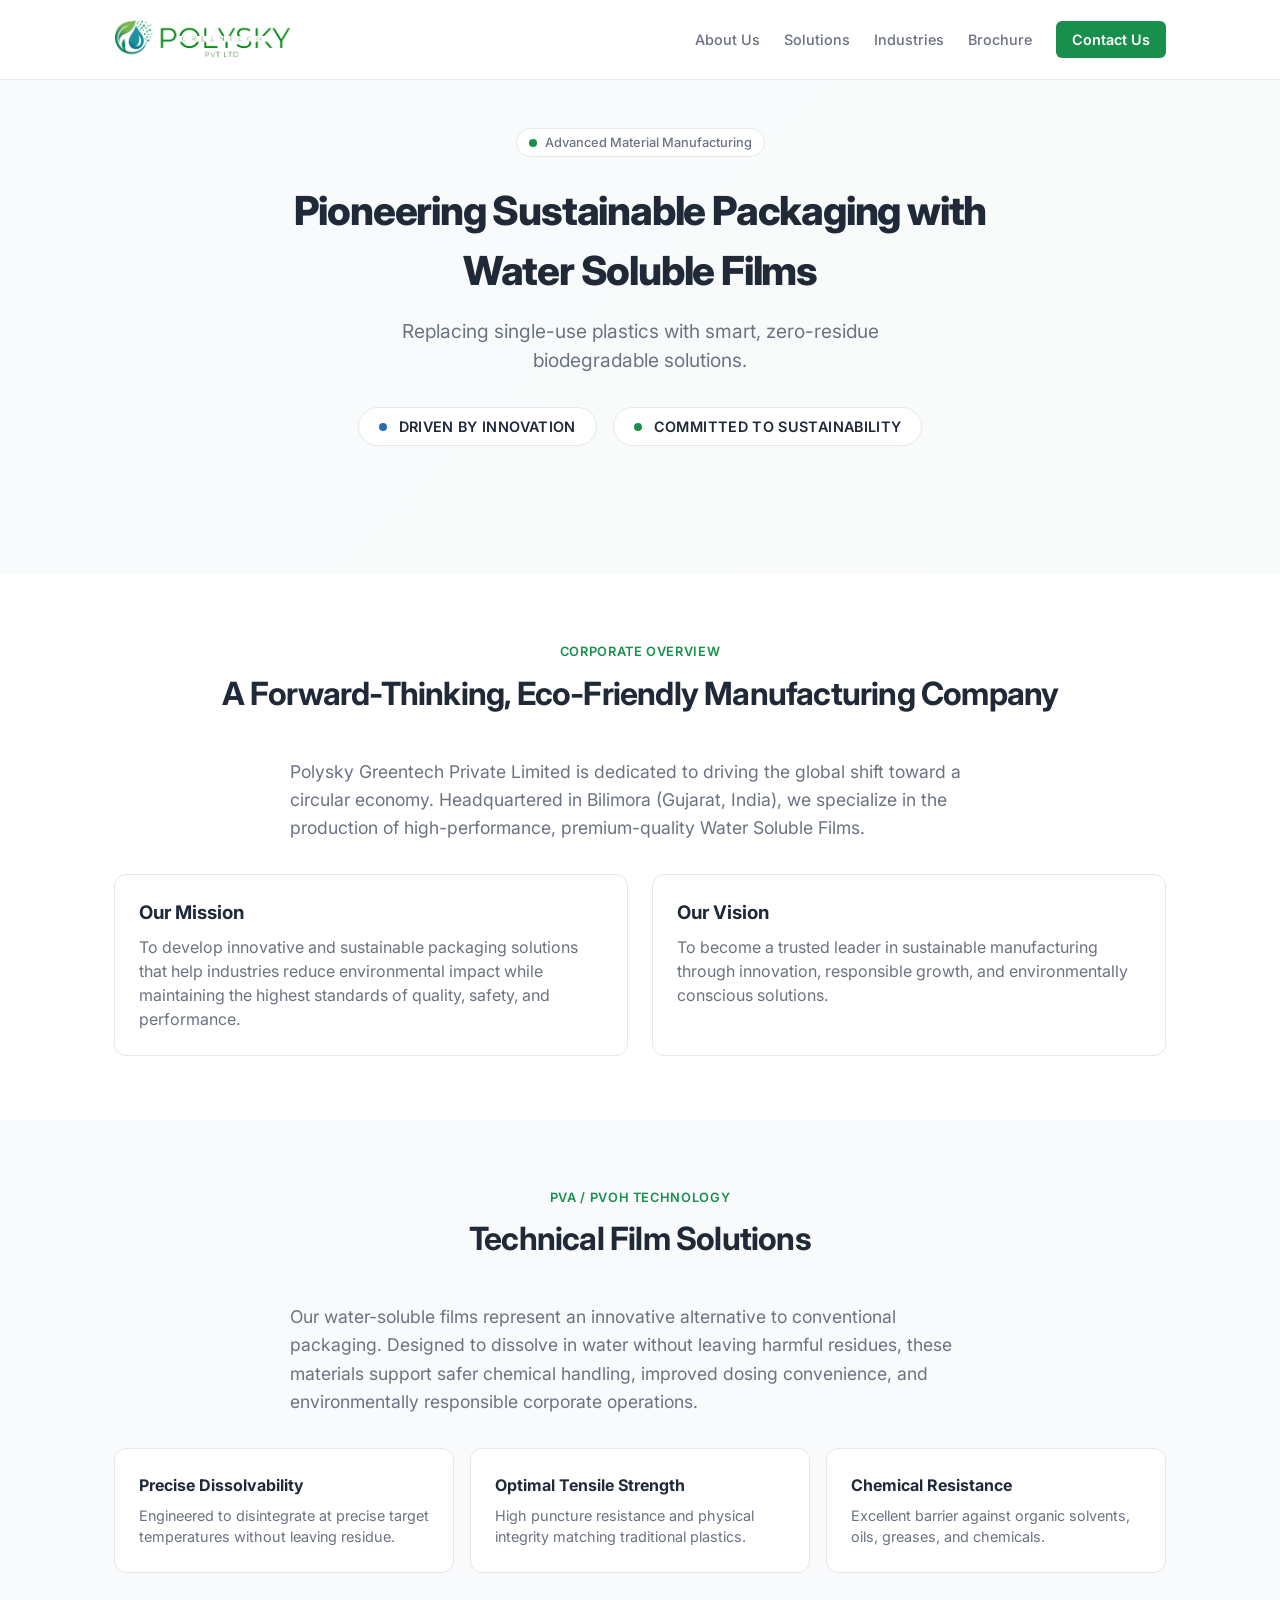
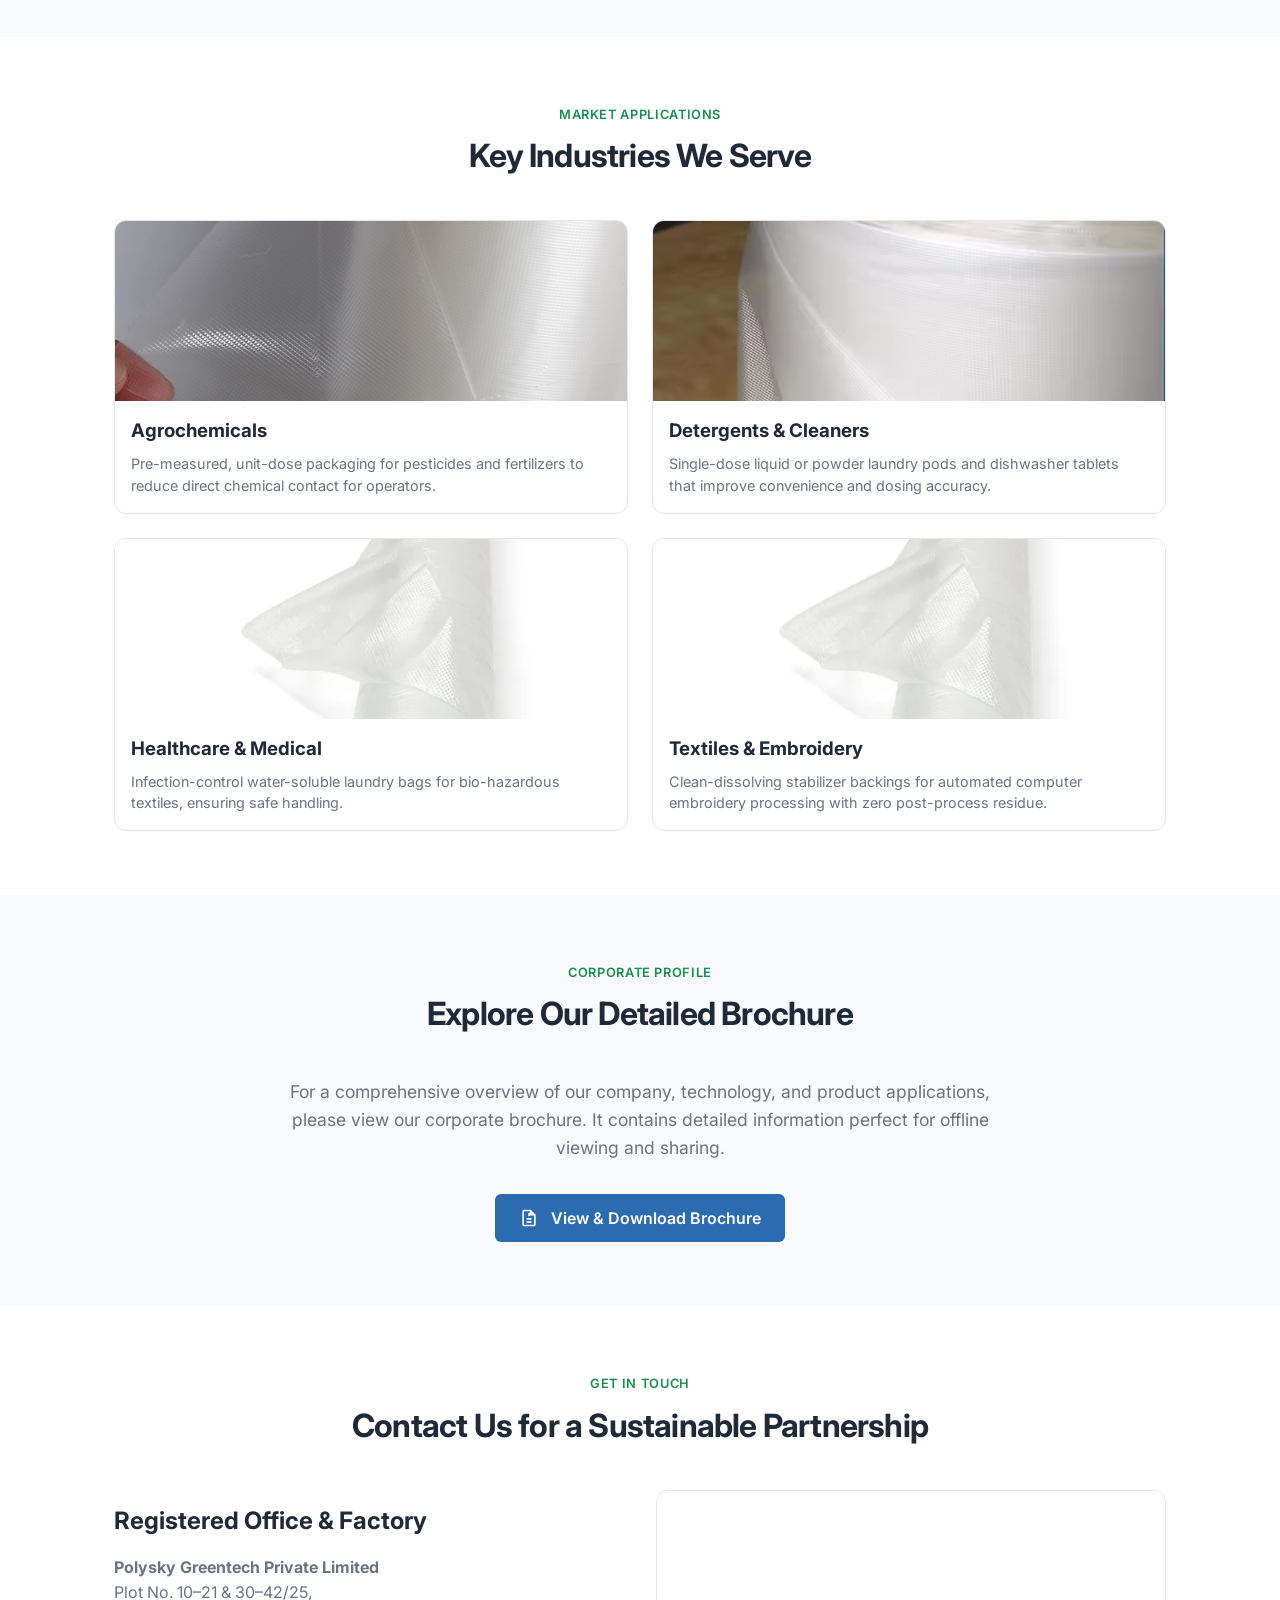
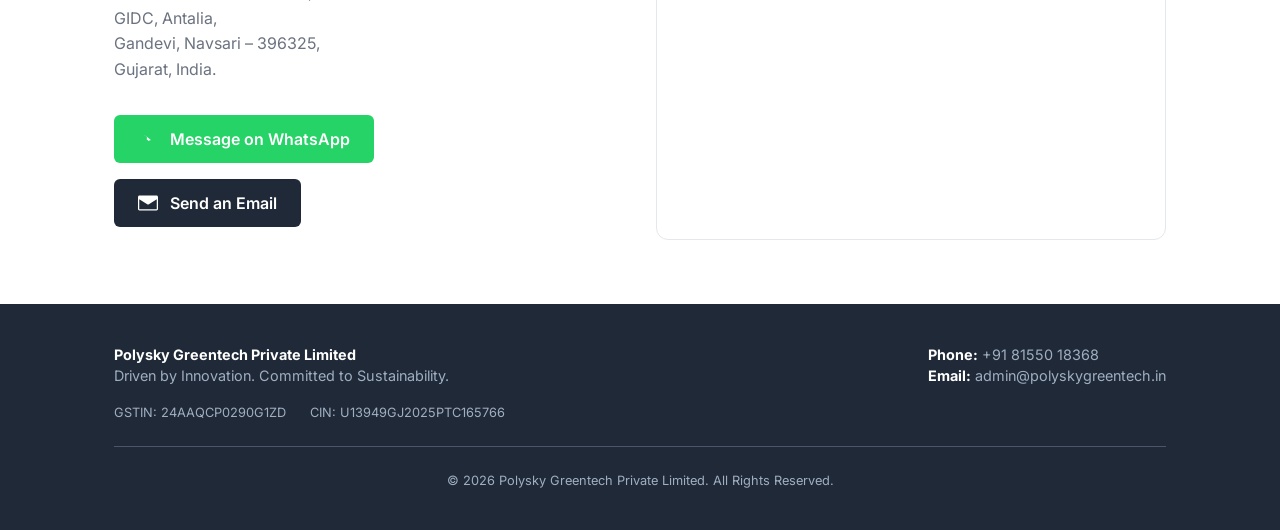
==== index.html @ e041da2c "index: fix initial text (1)" ====
<!DOCTYPE html>
<html lang="en">
<head>
    <meta charset="UTF-8">
    <meta name="viewport" content="width=device-width, initial-scale=1.0">
    <title>Polysky Greentech Private Limited - Advanced Material Manufacturing</title>
    <meta name="description" content="Polysky Greentech specializes in high-performance, premium-quality Water Soluble Films, driving the global shift toward a circular economy with eco-friendly packaging solutions.">
    
    <!-- Google Fonts Inter -->
    <link rel="preconnect" href="https://fonts.googleapis.com">
    <link rel="preconnect" href="https://fonts.gstatic.com" crossorigin>
    <link href="https://fonts.googleapis.com/css2?family=Inter:wght@300;400;500;600;700;800&display=swap" rel="stylesheet">
    
    <!-- Website Stylesheet -->
    <link rel="stylesheet" href="style.css">
</head>
<body>

    <!-- 1. Header / Navigation -->
    <header class="main-header">
        <div class="container">
            <a href="#" class="logo-link">
                <img src="assets/logo.png" alt="Polysky Greentech Logo" class="logo-img">
            </a>
            <nav class="main-nav">
                <a href="#about" class="nav-link">About Us</a>
                <a href="#solutions" class="nav-link">Solutions</a>
                <a href="#industries" class="nav-link">Industries</a>
                <a href="#brochure" class="nav-link">Brochure</a>
                <a href="#contact" class="nav-link contact-btn">Contact Us</a>
            </nav>
        </div>
    </header>

    <main>
        <!-- 2. Hero Section -->
        <section id="hero" class="hero-section">
            <div class="container text-center">
                <div class="hero-badge">
                    <span class="dot bg-brand-green"></span>
                    Advanced Material Manufacturing
                </div>
                <h1 class="hero-title">Pioneering Sustainable Packaging with Water Soluble Films</h1>
                <p class="hero-subtitle">
                    Replacing single-use plastics with smart, zero-residue biodegradable solutions.
                </p>
                <div class="hero-taglines">
                    <div class="tagline">
                        <span class="dot bg-brand-blue"></span>
                        Driven by Innovation
                    </div>
                    <div class="tagline">
                        <span class="dot bg-brand-green"></span>
                        Committed to Sustainability
                    </div>
                </div>
            </div>
        </section>

        <!-- 3. About Us Section -->
        <section id="about" class="content-section">
            <div class="container">
                <div class="section-header">
                    <span class="section-tag">Corporate Overview</span>
                    <h2 class="section-title">A Forward-Thinking, Eco-Friendly Manufacturing Company</h2>
                </div>
                <p class="section-intro">
                    Polysky Greentech Private Limited is dedicated to driving the global shift toward a circular economy. Headquartered in Bilimora (Gujarat, India), we specialize in the production of high-performance, premium-quality Water Soluble Films.
                </p>
                <div class="grid-2-col">
                    <div class="feature-card">
                        <h3 class="feature-title">Our Mission</h3>
                        <p>To develop innovative and sustainable packaging solutions that help industries reduce environmental impact while maintaining the highest standards of quality, safety, and performance.</p>
                    </div>
                    <div class="feature-card">
                        <h3 class="feature-title">Our Vision</h3>
                        <p>To become a trusted leader in sustainable manufacturing through innovation, responsible growth, and environmentally conscious solutions.</p>
                    </div>
                </div>
            </div>
        </section>

        <!-- 4. Solutions Section -->
        <section id="solutions" class="content-section bg-light">
            <div class="container">
                <div class="section-header">
                    <span class="section-tag">PVA / PVOH Technology</span>
                    <h2 class="section-title">Technical Film Solutions</h2>
                </div>
                <p class="section-intro">
                    Our water-soluble films represent an innovative alternative to conventional packaging. Designed to dissolve in water without leaving harmful residues, these materials support safer chemical handling, improved dosing convenience, and environmentally responsible corporate operations.
                </p>
                <div class="grid-3-col">
                    <div class="info-card">
                        <h4>Precise Dissolvability</h4>
                        <p>Engineered to disintegrate at precise target temperatures without leaving residue.</p>
                    </div>
                    <div class="info-card">
                        <h4>Optimal Tensile Strength</h4>
                        <p>High puncture resistance and physical integrity matching traditional plastics.</p>
                    </div>
                    <div class="info-card">
                        <h4>Chemical Resistance</h4>
                        <p>Excellent barrier against organic solvents, oils, greases, and chemicals.</p>
                    </div>
                </div>
            </div>
        </section>

        <!-- 5. Industries Section -->
        <section id="industries" class="content-section">
            <div class="container">
                <div class="section-header">
                    <span class="section-tag">Market Applications</span>
                    <h2 class="section-title">Key Industries We Serve</h2>
                </div>
                <div class="grid-2-col">
                    <div class="industry-card">
                        <img src="assets/V2/img1.jpeg" alt="Agrochemicals application">
                        <h3>Agrochemicals</h3>
                        <p>Pre-measured, unit-dose packaging for pesticides and fertilizers to reduce direct chemical contact for operators.</p>
                    </div>
                    <div class="industry-card">
                        <img src="assets/V2/img2.avif" alt="Detergents and Cleaners application">
                        <h3>Detergents & Cleaners</h3>
                        <p>Single-dose liquid or powder laundry pods and dishwasher tablets that improve convenience and dosing accuracy.</p>
                    </div>
                    <div class="industry-card">
                        <img src="assets/V2/img3.webp" alt="Healthcare application">
                        <h3>Healthcare & Medical</h3>
                        <p>Infection-control water-soluble laundry bags for bio-hazardous textiles, ensuring safe handling.</p>
                    </div>
                    <div class="industry-card">
                        <img src="assets/V2/img3.webp" alt="Textiles and Embroidery application">
                        <h3>Textiles & Embroidery</h3>
                        <p>Clean-dissolving stabilizer backings for automated computer embroidery processing with zero post-process residue.</p>
                    </div>
                </div>
            </div>
        </section>

        <!-- 6. Brochure Section -->
        <section id="brochure" class="content-section bg-light">
            <div class="container text-center">
                <div class="section-header">
                    <span class="section-tag">Corporate Profile</span>
                    <h2 class="section-title">Explore Our Detailed Brochure</h2>
                </div>
                <p class="section-intro">
                    For a comprehensive overview of our company, technology, and product applications, please view our corporate brochure. It contains detailed information perfect for offline viewing and sharing.
                </p>
                <a href="wow.html" target="_blank" class="btn btn-brochure">
                    <svg xmlns="http://www.w3.org/2000/svg" viewBox="0 0 24 24" fill="currentColor"><path d="M14 2H6a2 2 0 0 0-2 2v16a2 2 0 0 0 2 2h12a2 2 0 0 0 2-2V8l-6-6zM6 20V4h7v5h5v11H6z m7-10h-2V6h2v4z m-4 4h6v-2H9v2z m0 4h6v-2H9v2z"/></svg>
                    View & Download Brochure
                </a>
            </div>
        </section>

        <!-- 7. Contact Section -->
        <section id="contact" class="content-section">
            <div class="container">
                <div class="section-header">
                    <span class="section-tag">Get In Touch</span>
                    <h2 class="section-title">Contact Us for a Sustainable Partnership</h2>
                </div>
                <div class="contact-grid">
                    <div class="contact-details">
                        <h3>Registered Office & Factory</h3>
                        <p>
                            <strong>Polysky Greentech Private Limited</strong><br>
                            Plot No. 10–21 & 30–42/25,<br>
                            GIDC, Antalia,<br>
                            Gandevi, Navsari – 396325,<br>
                            Gujarat, India.
                        </p>
                        <div class="contact-buttons">
                            <a href="https://wa.me/918155018368" target="_blank" class="btn btn-whatsapp">
                                <svg xmlns="http://www.w3.org/2000/svg" viewBox="0 0 24 24" fill="currentColor"><path d="M16.6 14c-.2-.1-1.5-.7-1.7-.8-.2-.1-.4-.1-.6.1-.2.2-.6.7-.8.9-.1.1-.3.1-.5.1-.2 0-.9-.3-1.6-1-.6-.5-1-1.1-1.1-1.3-.1-.2 0-.3.1-.4.1-.1.2-.2.3-.3.1-.1.2-.2.2-.4.1-.1 0-.3-.1-.4-.1-.1-.8-1.9-2.2-2.6-3-.1-.1-.1-.2-.3-.2h-.3c-.2 0-.4.1-.5.3-.2.2-.7.7-.7 1.6 0 1 .7 1.9 1.2 2.4.5.5 1.7 2.5 4.1 3.6 2.4 1.1 2.4.8 2.8.7.4-.1 1.2-.5 1.4-.9.2-.5.2-.9.1-1zM12 2a10 10 0 100 20 10 10 0 000-20z"/></svg>
                                Message on WhatsApp
                            </a>
                            <a href="mailto:sales@polyskygreentech.in" class="btn btn-email">
                                <svg xmlns="http://www.w3.org/2000/svg" viewBox="0 0 24 24" fill="currentColor"><path d="M1.75 3h20.5c.97 0 1.75.78 1.75 1.75v14.5A1.75 1.75 0 0122.25 21H1.75A1.75 1.75 0 010 19.25V4.75C0 3.78.78 3 1.75 3zM12 12.81L2.56 6.25h18.88L12 12.81zM1.5 7.43V19.25c0 .14.11.25.25.25h20.5a.25.25 0 00.25-.25V7.43l-9.41 6.02c-.6.38-1.38.38-1.98 0L1.5 7.43z"/></svg>
                                Send an Email
                            </a>
                        </div>
                    </div>
                    <div class="map-container">
                        <iframe src="https://www.google.com/maps/embed?pb=!1m18!1m12!1m3!1d3730.62470419742!2d72.9957886758364!3d20.766000096750435!2m3!1f0!2f0!3f0!3m2!1i1024!2i768!4f13.1!3m3!1m2!1s0x3be0edbec0f02fed%3A0x280be7ccaa6b5d0f!2sPolysky%20Greentech%20Private%20Limited!5e0!3m2!1sen!2sin!4v1787209078600!5m2!1sen!2sin" width="600" height="450" style="border:0;" allowfullscreen="" loading="lazy" referrerpolicy="strict-origin-when-cross-origin"></iframe>                    </div>
                </div>
            </div>
        </section>
    </main>

    <!-- 8. Footer -->
    <footer class="main-footer-bottom">
        <div class="container">
            <div class="footer-content">
                <div class="footer-info">
                    <p><strong>Polysky Greentech Private Limited</strong></p>
                    <p>Driven by Innovation. Committed to Sustainability.</p>
                    <div class="footer-legal">
                        <span>GSTIN: 24AAQCP0290G1ZD</span>
                        <span>CIN: U13949GJ2025PTC165766</span>
                    </div>
                </div>
                <div class="footer-contact">
                    <p><strong>Phone:</strong> +91 81550 18368</p>
                    <p><strong>Email:</strong> admin@polyskygreentech.in</p>
                </div>
            </div>
            <div class="footer-copyright">
                <p>&copy; 2026 Polysky Greentech Private Limited. All Rights Reserved.</p>
            </div>
        </div>
    </footer>

</body>
</html>
---- style.css ----
/* 1. Global Styles & Variables */
:root {
    --brand-green: #198F4D;
    --brand-blue: #2B6CB0;
    --brand-dark: #1F2937;
    --text-light: #6b7280;
    --bg-light: #f9fafb;
    --border-color: #e5e7eb;
}

*, ::before, ::after {
    box-sizing: border-box;
    margin: 0;
    padding: 0;
}

html {
    line-height: 1.5;
    -webkit-text-size-adjust: 100%;
    font-family: 'Inter', sans-serif;
    scroll-behavior: smooth;
    scroll-padding-top: 80px; /* Offset for fixed header */
}

body {
    line-height: inherit;
    -webkit-font-smoothing: antialiased;
    color: var(--brand-dark);
    background-color: #ffffff;
}

img, svg {
    display: block;
    max-width: 100%;
}

/* 2. Layout & Reusable Components */
.container {
    width: 100%;
    max-width: 1100px;
    margin-left: auto;
    margin-right: auto;
    padding-left: 1.5rem;
    padding-right: 1.5rem;
}

.text-center {
    text-align: center;
}

.dot {
    display: inline-block;
    width: 0.5rem;
    height: 0.5rem;
    border-radius: 9999px;
}
.bg-brand-green { background-color: var(--brand-green); }
.bg-brand-blue { background-color: var(--brand-blue); }

.grid-2-col {
    display: grid;
    grid-template-columns: repeat(1, 1fr);
    gap: 1.5rem;
}

.grid-3-col {
    display: grid;
    grid-template-columns: repeat(1, 1fr);
    gap: 1rem;
}

@media (min-width: 768px) {
    .grid-2-col { grid-template-columns: repeat(2, 1fr); }
    .grid-3-col { grid-template-columns: repeat(3, 1fr); }
}

/* 3. Header */
.main-header {
    position: fixed;
    top: 0;
    left: 0;
    right: 0;
    background-color: rgba(255, 255, 255, 0.95);
    backdrop-filter: blur(10px);
    border-bottom: 1px solid var(--border-color);
    z-index: 1000;
    height: 80px;
}
.main-header .container {
    display: flex;
    align-items: center;
    justify-content: space-between;
    height: 100%;
}
.logo-link { display: block; }
.logo-img { height: 40px; }
.main-nav { display: flex; align-items: center; gap: 1.5rem; }
.nav-link {
    text-decoration: none;
    font-size: 0.9rem;
    font-weight: 500;
    color: var(--text-light);
    transition: color 0.2s ease;
}
.nav-link:hover { color: var(--brand-dark); }
.contact-btn {
    background-color: var(--brand-green);
    color: #fff;
    padding: 0.5rem 1rem;
    border-radius: 6px;
    font-weight: 600;
    transition: background-color 0.2s ease;
}
.contact-btn:hover { background-color: #14753f; }

/* 4. Sections */
.content-section {
    padding: 4rem 0;
}
.bg-light { background-color: var(--bg-light); }
.section-header { text-align: center; margin-bottom: 2.5rem; }
.section-tag {
    display: inline-block;
    font-size: 0.8rem;
    font-weight: 600;
    text-transform: uppercase;
    letter-spacing: 0.05em;
    color: var(--brand-green);
    margin-bottom: 0.5rem;
}
.section-title {
    font-size: 2rem;
    font-weight: 700;
    letter-spacing: -0.025em;
}
.section-intro {
    max-width: 700px;
    margin: 0 auto 2rem auto;
    color: var(--text-light);
    font-size: 1.1rem;
    line-height: 1.6;
}

/* Hero Section */
.hero-section {
    padding: 8rem 0;
    background: linear-gradient(135deg, rgba(43, 108, 176, 0.03) 0%, rgba(25, 143, 77, 0.03) 100%);
    text-align: center;
}
.hero-badge {
    display: inline-flex;
    align-items: center;
    gap: 0.5rem;
    background-color: #fff;
    border: 1px solid var(--border-color);
    padding: 0.25rem 0.75rem;
    border-radius: 9999px;
    font-size: 0.8rem;
    font-weight: 500;
    color: var(--text-light);
    margin-bottom: 1.5rem;
}
.hero-title {
    font-size: 2.5rem;
    font-weight: 800;
    max-width: 750px;
    margin: 0 auto 1rem auto;
    letter-spacing: -0.03em;
}
.hero-subtitle {
    font-size: 1.2rem;
    color: var(--text-light);
    max-width: 600px;
    margin: 0 auto 2rem auto;
}
.hero-taglines { display: flex; justify-content: center; gap: 1rem; }
.tagline {
    display: inline-flex;
    align-items: center;
    gap: 0.75rem;
    background-color: #fff;
    border: 1px solid var(--border-color);
    padding: 0.5rem 1.25rem;
    border-radius: 9999px;
    font-size: 0.9rem;
    font-weight: 600;
    text-transform: uppercase;
    letter-spacing: 0.025em;
}

/* Feature/Info Cards */
.feature-card, .info-card {
    background-color: #fff;
    border: 1px solid var(--border-color);
    padding: 1.5rem;
    border-radius: 0.75rem;
}
.feature-title { margin-bottom: 0.5rem; }
.feature-card p { color: var(--text-light); }
.info-card h4 { margin-bottom: 0.5rem; }
.info-card p { font-size: 0.9rem; color: var(--text-light); }

/* Industry Cards */
.industry-card {
    border: 1px solid var(--border-color);
    border-radius: 0.75rem;
    overflow: hidden;
    background-color: #fff;
}
.industry-card img {
    width: 100%;
    height: 180px;
    object-fit: cover;
}
.industry-card h3 { margin: 1rem 1rem 0.5rem; }
.industry-card p { font-size: 0.9rem; color: var(--text-light); padding: 0 1rem 1rem; }

/* Contact Section */
.contact-grid {
    display: grid;
    grid-template-columns: 1fr;
    gap: 2rem;
    align-items: center;
}
@media (min-width: 768px) { .contact-grid { grid-template-columns: 1fr 1fr; } }

.contact-details h3 { font-size: 1.5rem; margin-bottom: 1rem; }
.contact-details p { color: var(--text-light); line-height: 1.6; margin-bottom: 2rem; }
.contact-buttons { display: flex; flex-direction: column; gap: 1rem; align-items: flex-start; }
.btn {
    display: inline-flex;
    align-items: center;
    gap: 0.75rem;
    padding: 0.75rem 1.5rem;
    border-radius: 6px;
    text-decoration: none;
    font-weight: 600;
    transition: opacity 0.2s ease;
}
.btn:hover { opacity: 0.85; }
.btn svg { width: 1.25rem; height: 1.25rem; }
.btn-whatsapp { background-color: #25D366; color: #fff; }
.btn-email { background-color: var(--brand-dark); color: #fff; }
.btn-brochure { background-color: var(--brand-blue); color: #fff; }
.map-container {
    width: 100%;
    height: 350px;
    border-radius: 0.75rem;
    overflow: hidden;
    border: 1px solid var(--border-color);
}

/* Footer */
.main-footer-bottom {
    background-color: var(--brand-dark);
    color: #a0aec0;
    padding: 2.5rem 0;
    font-size: 0.9rem;
}
.footer-content {
    display: flex;
    justify-content: space-between;
    flex-wrap: wrap;
    gap: 1.5rem;
    padding-bottom: 1.5rem;
    border-bottom: 1px solid #4a5568;
}
.footer-info p, .footer-contact p { margin: 0; }
.footer-info strong, .footer-contact strong { color: #fff; }
.footer-legal { display: flex; gap: 1.5rem; margin-top: 1rem; font-size: 0.8rem; }
.footer-copyright { text-align: center; padding-top: 1.5rem; font-size: 0.8rem; }
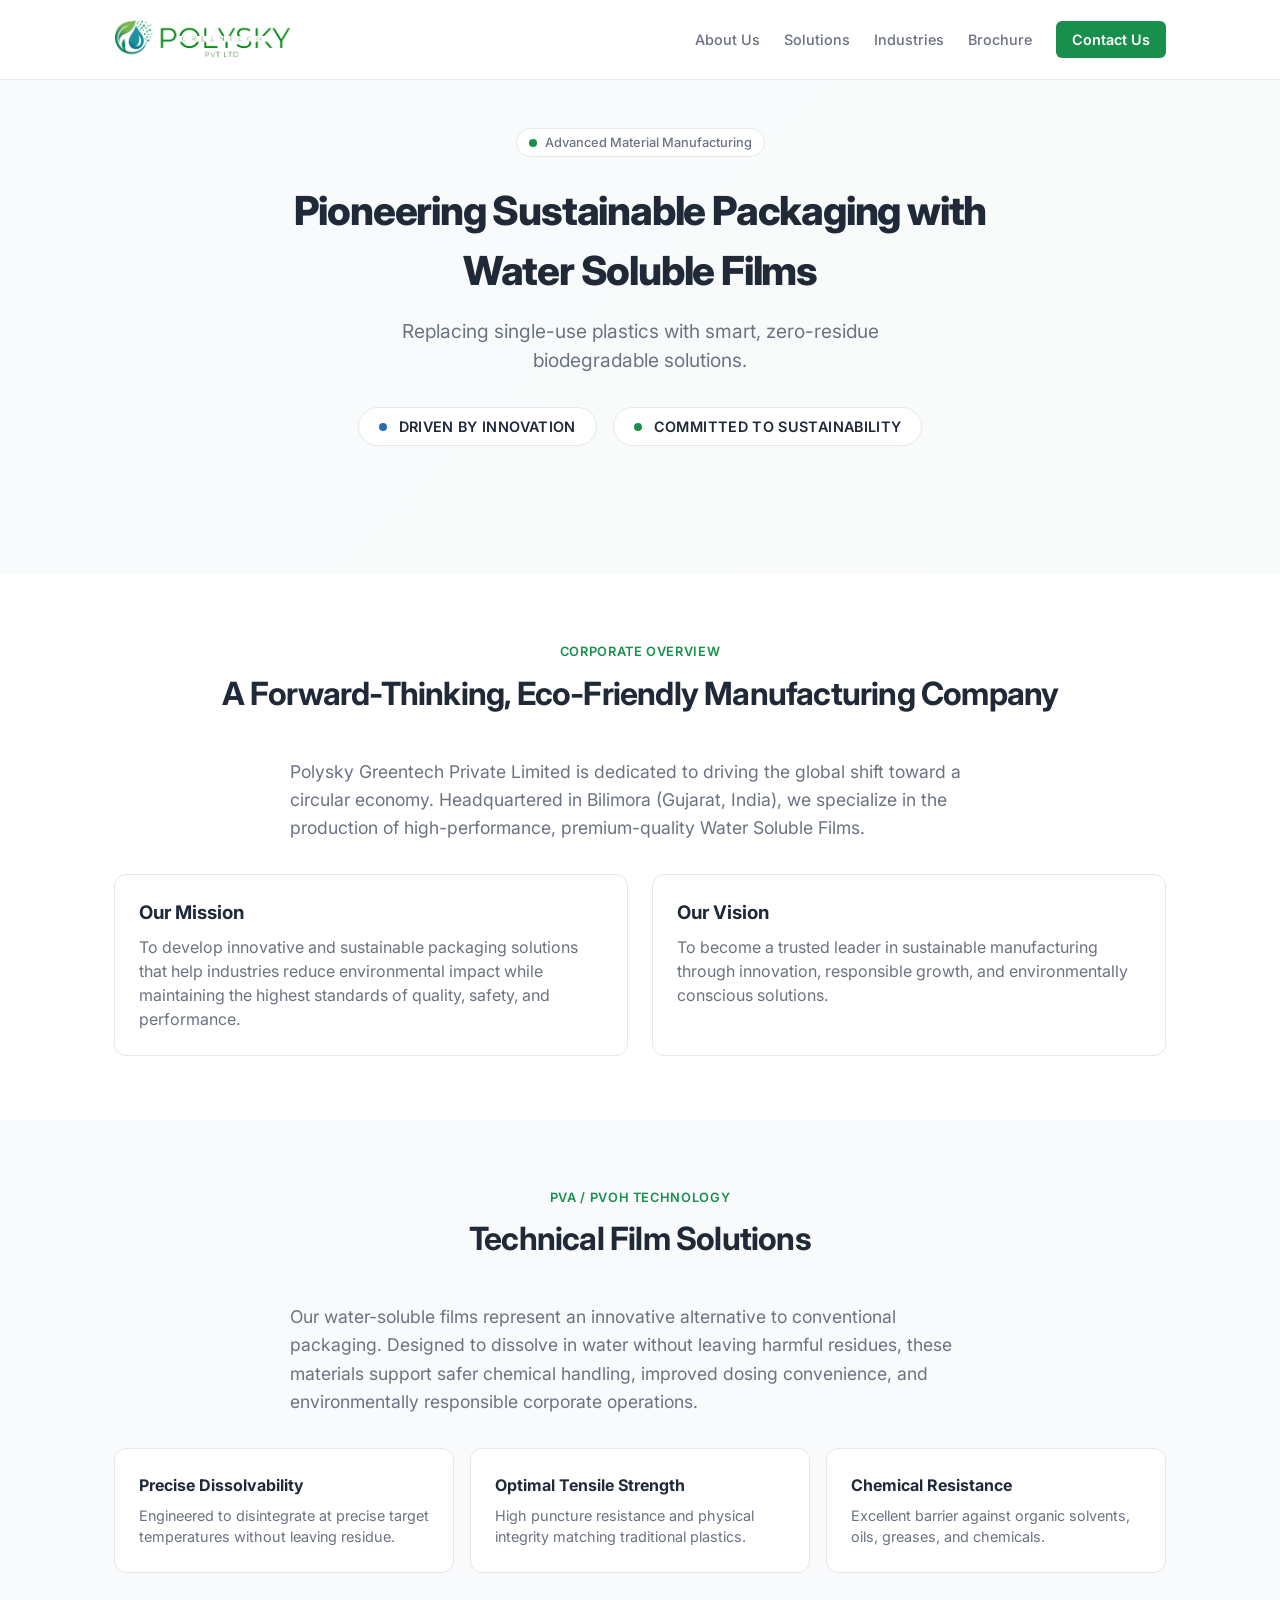
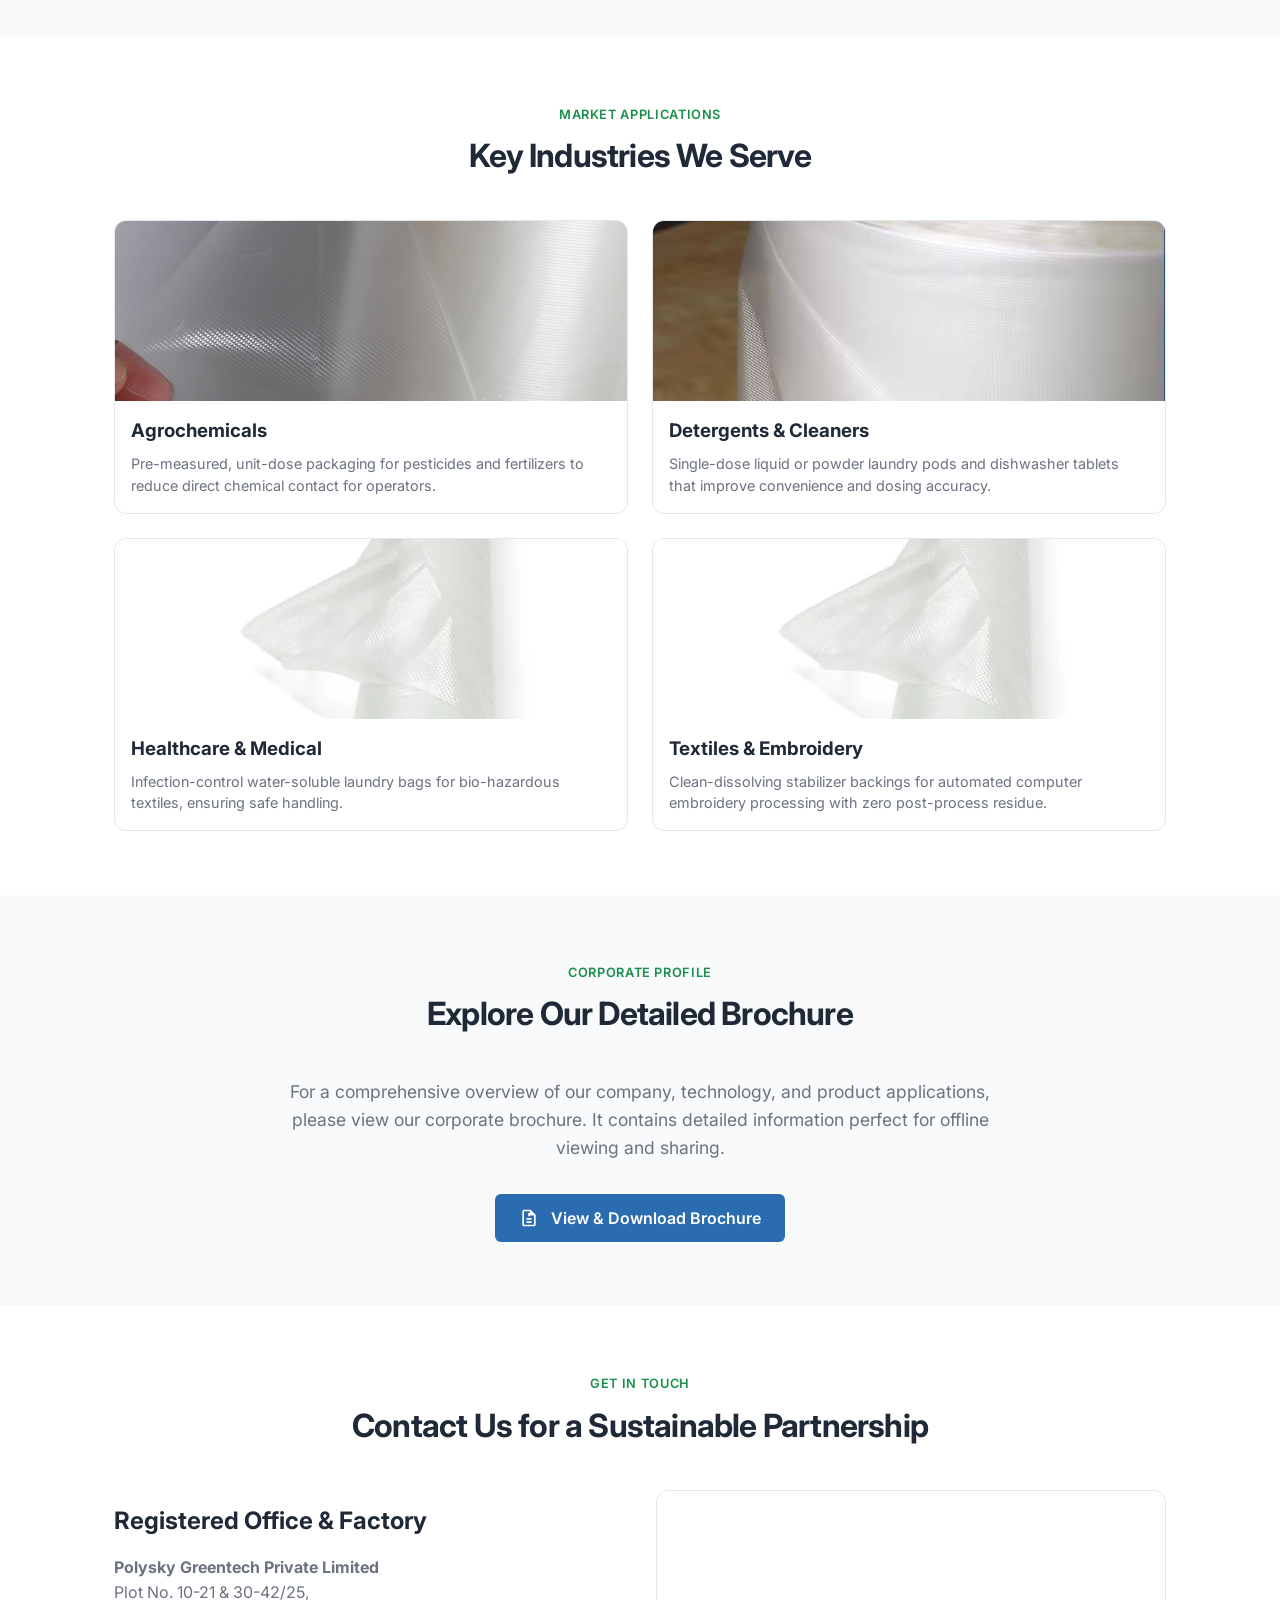
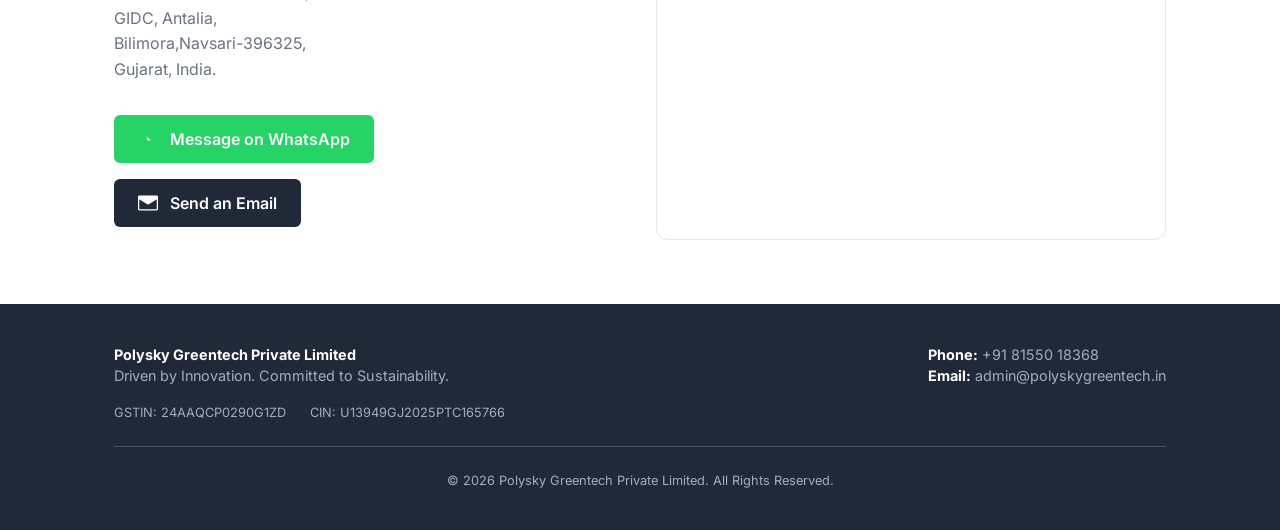
==== commit 846c5a8c: "index: fixup address(2)" ====
--- a/index.html
+++ b/index.html
@@ -168,9 +168,9 @@
                         <h3>Registered Office & Factory</h3>
                         <p>
                             <strong>Polysky Greentech Private Limited</strong><br>
-                            Plot No. 10–21 & 30–42/25,<br>
+                            Plot No. 10-21 & 30-42/25,<br>
                             GIDC, Antalia,<br>
-                            Gandevi, Navsari – 396325,<br>
+                            Bilimora,Navsari-396325,<br>
                             Gujarat, India.
                         </p>
                         <div class="contact-buttons">
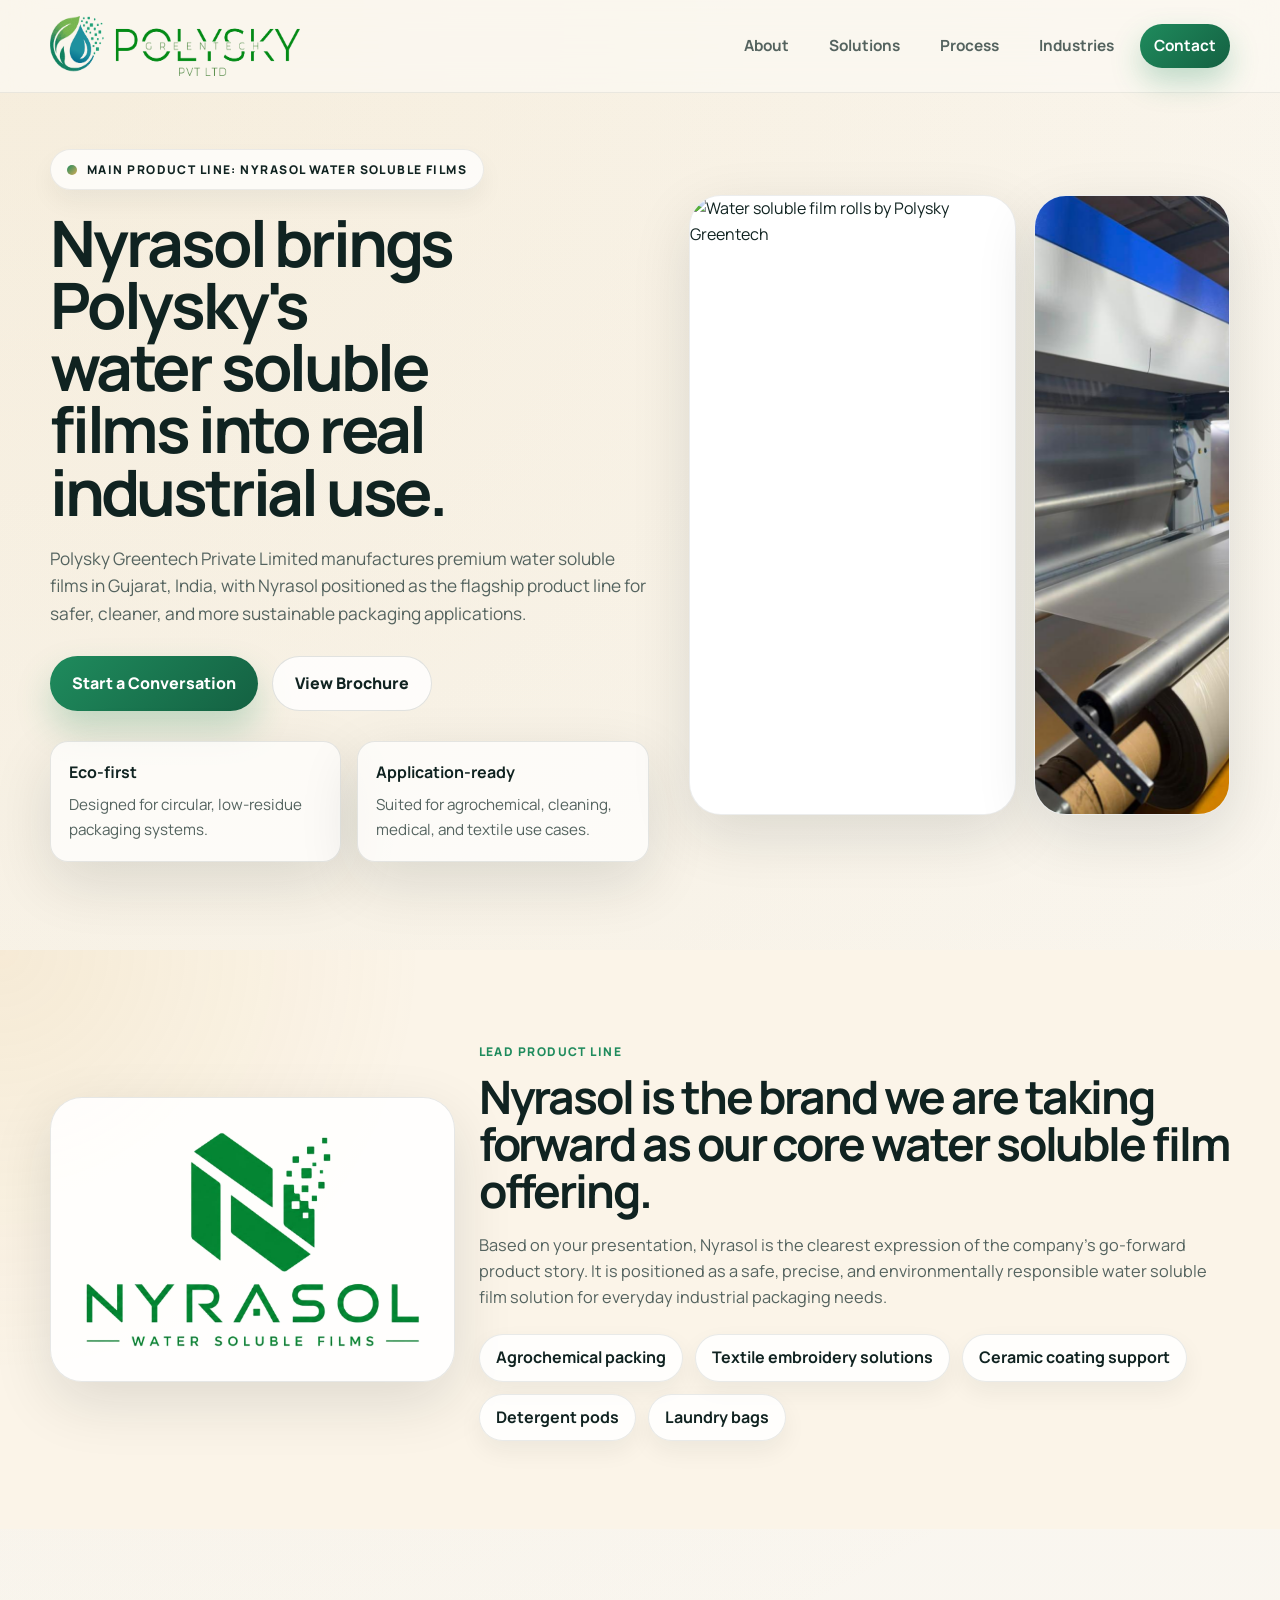
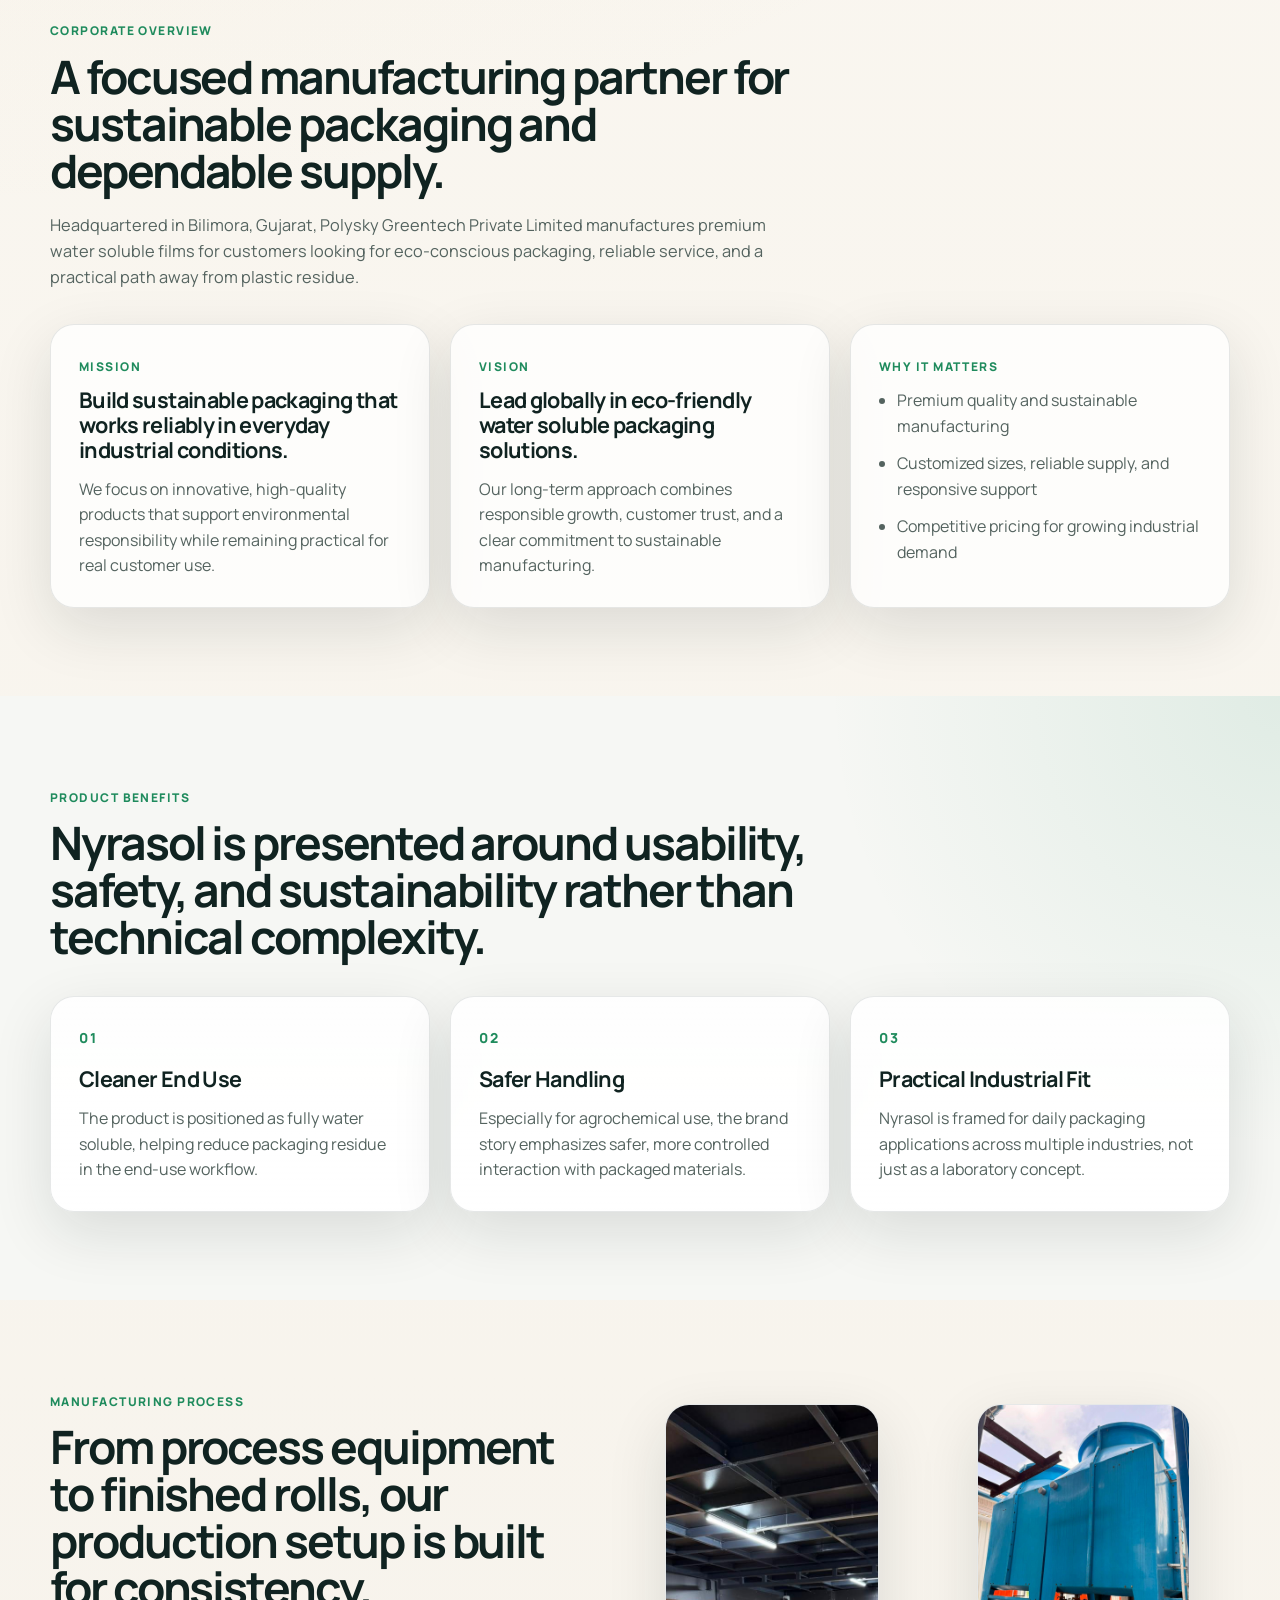
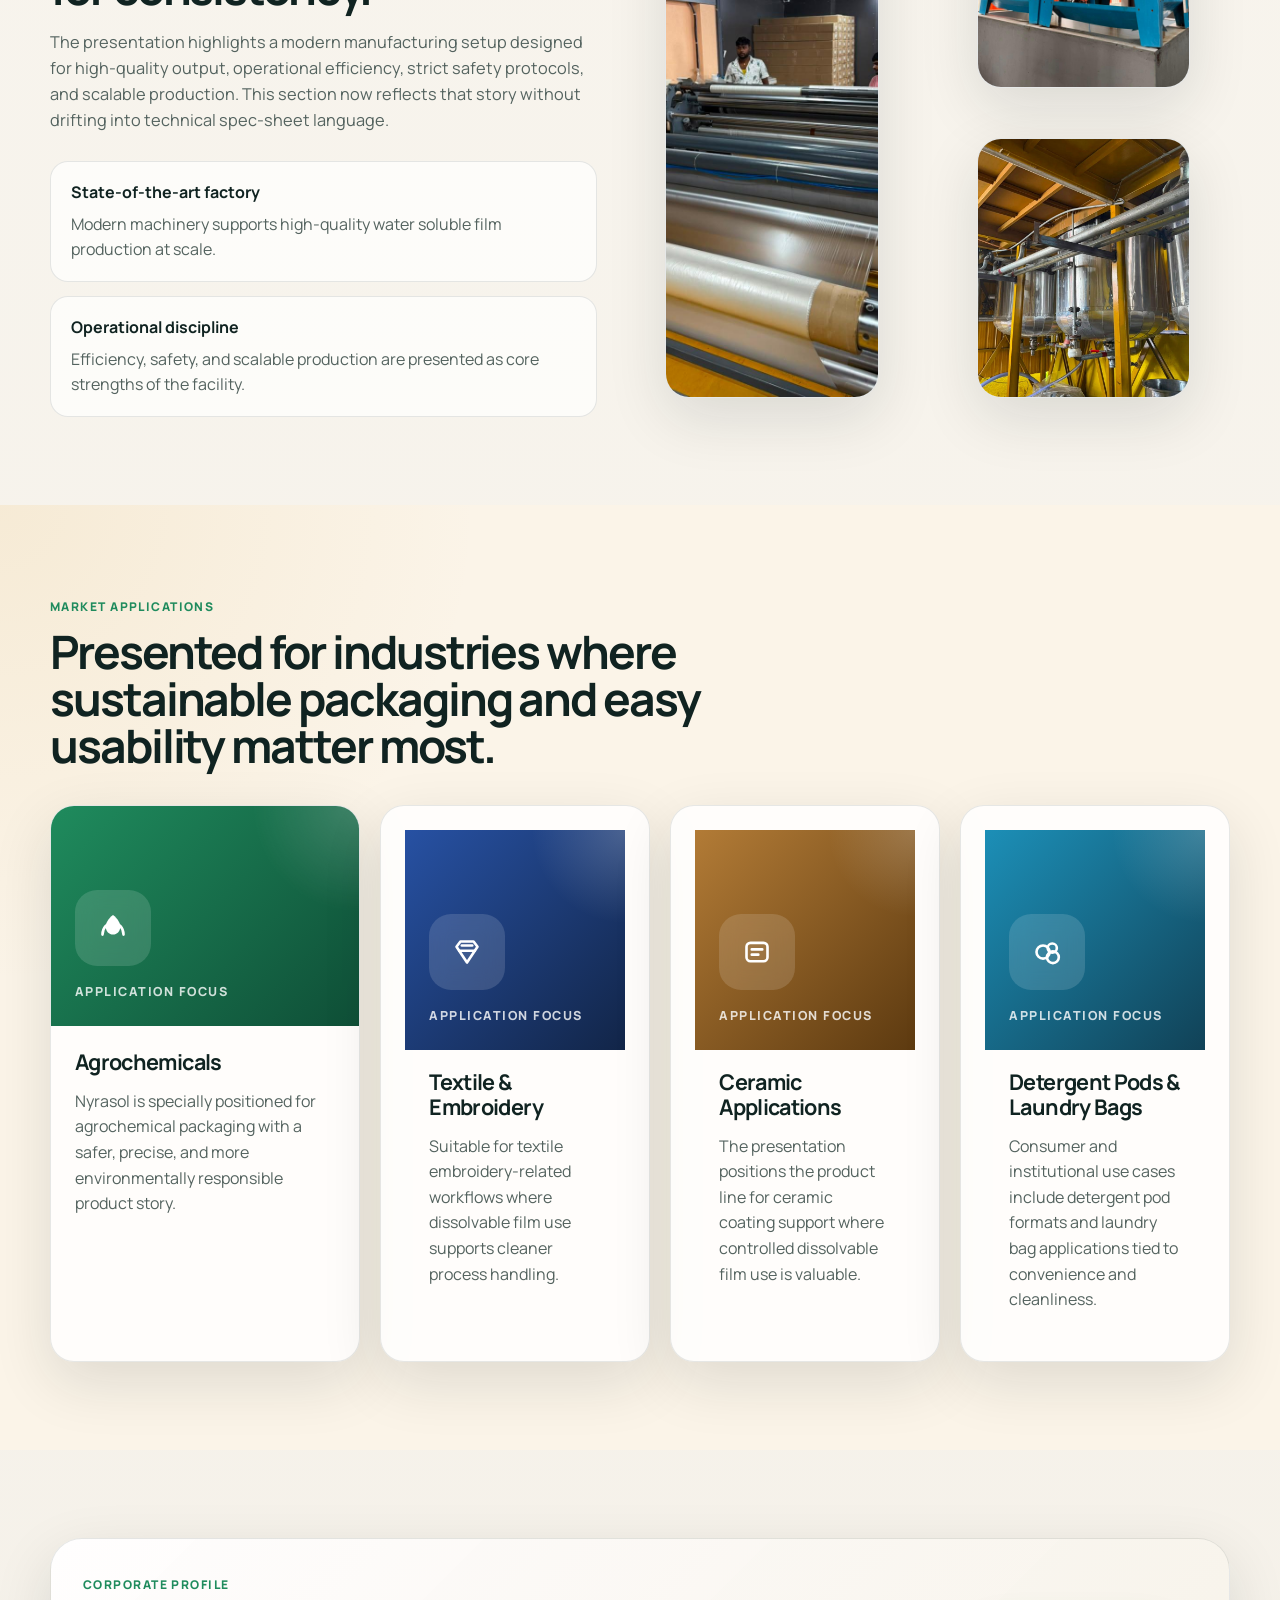
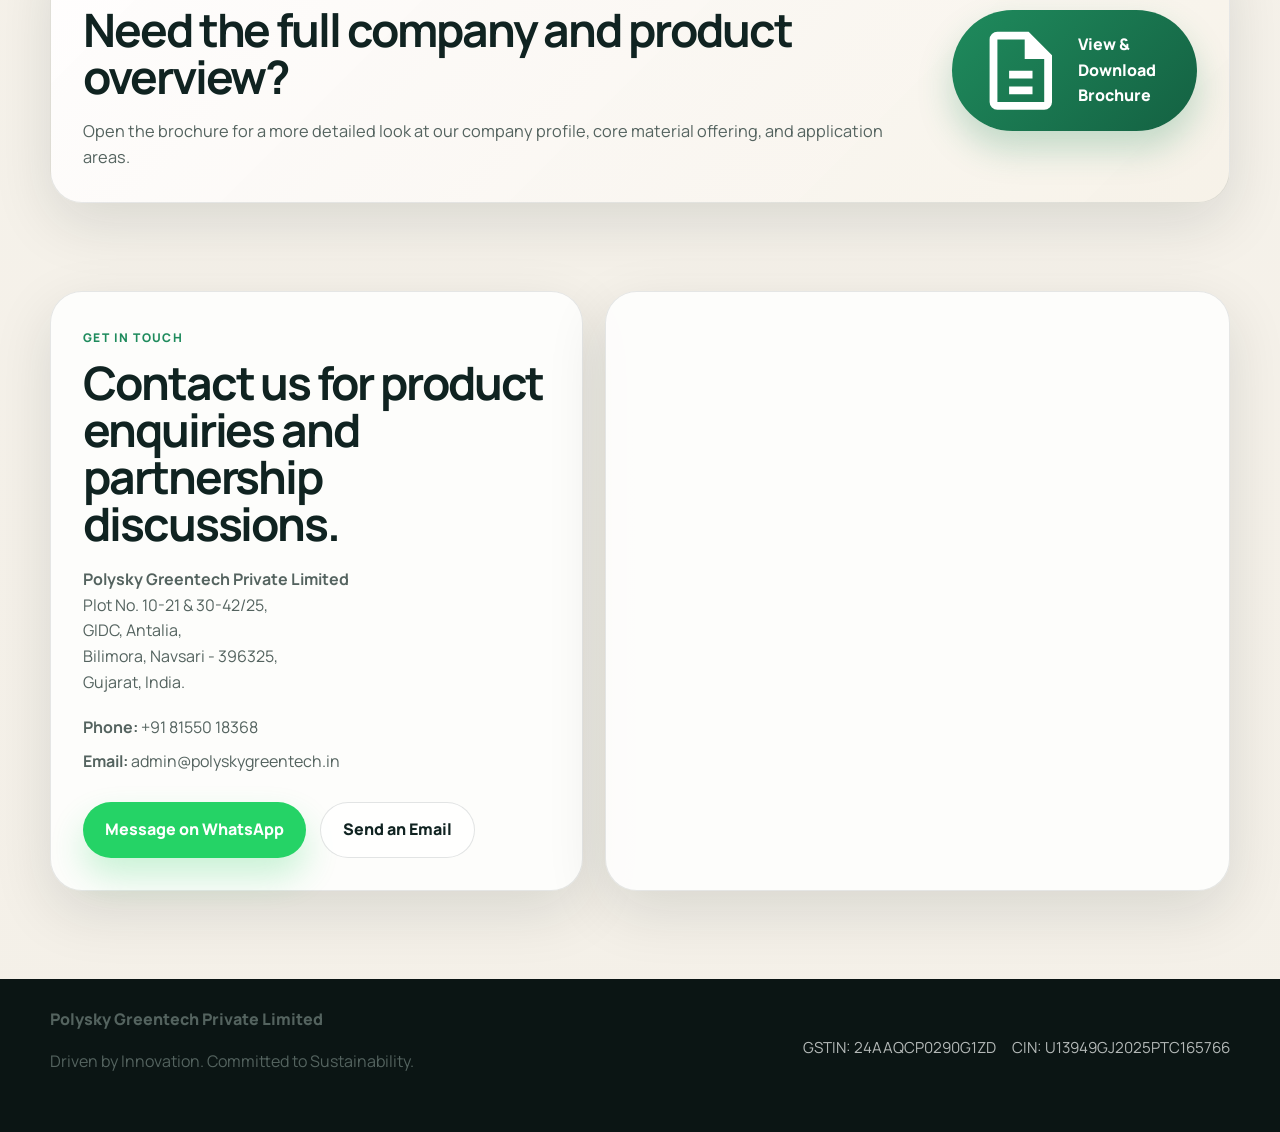
==== commit 44f29716: "index: redesign" ====
--- a/index.html
+++ b/index.html
@@ -3,216 +3,310 @@
 <head>
     <meta charset="UTF-8">
     <meta name="viewport" content="width=device-width, initial-scale=1.0">
-    <title>Polysky Greentech Private Limited - Advanced Material Manufacturing</title>
-    <meta name="description" content="Polysky Greentech specializes in high-performance, premium-quality Water Soluble Films, driving the global shift toward a circular economy with eco-friendly packaging solutions.">
-    
-    <!-- Google Fonts Inter -->
+    <title>Polysky Greentech Private Limited - Water Soluble Film Manufacturing</title>
+    <meta name="description" content="Polysky Greentech manufactures premium water soluble films for sustainable packaging, safer chemical handling, and eco-conscious industrial applications.">
     <link rel="preconnect" href="https://fonts.googleapis.com">
     <link rel="preconnect" href="https://fonts.gstatic.com" crossorigin>
-    <link href="https://fonts.googleapis.com/css2?family=Inter:wght@300;400;500;600;700;800&display=swap" rel="stylesheet">
-    
-    <!-- Website Stylesheet -->
+    <link href="https://fonts.googleapis.com/css2?family=Manrope:wght@400;500;600;700;800&display=swap" rel="stylesheet">
     <link rel="stylesheet" href="style.css">
 </head>
 <body>
-
-    <!-- 1. Header / Navigation -->
     <header class="main-header">
-        <div class="container">
-            <a href="#" class="logo-link">
-                <img src="assets/logo.png" alt="Polysky Greentech Logo" class="logo-img">
+        <div class="container header-shell">
+            <a href="#hero" class="logo-link" aria-label="Polysky Greentech">
+                <img src="assets/logo-transparent.png" alt="Polysky Greentech Logo" class="logo-img">
             </a>
             <nav class="main-nav">
-                <a href="#about" class="nav-link">About Us</a>
+                <a href="#about" class="nav-link">About</a>
                 <a href="#solutions" class="nav-link">Solutions</a>
+                <a href="#process" class="nav-link">Process</a>
                 <a href="#industries" class="nav-link">Industries</a>
-                <a href="#brochure" class="nav-link">Brochure</a>
-                <a href="#contact" class="nav-link contact-btn">Contact Us</a>
+                <a href="#contact" class="nav-link nav-cta">Contact</a>
             </nav>
         </div>
     </header>
 
     <main>
-        <!-- 2. Hero Section -->
         <section id="hero" class="hero-section">
-            <div class="container text-center">
-                <div class="hero-badge">
-                    <span class="dot bg-brand-green"></span>
-                    Advanced Material Manufacturing
-                </div>
-                <h1 class="hero-title">Pioneering Sustainable Packaging with Water Soluble Films</h1>
-                <p class="hero-subtitle">
-                    Replacing single-use plastics with smart, zero-residue biodegradable solutions.
-                </p>
-                <div class="hero-taglines">
-                    <div class="tagline">
-                        <span class="dot bg-brand-blue"></span>
-                        Driven by Innovation
-                    </div>
-                    <div class="tagline">
-                        <span class="dot bg-brand-green"></span>
-                        Committed to Sustainability
-                    </div>
-                </div>
-            </div>
-        </section>
-
-        <!-- 3. About Us Section -->
+            <div class="container hero-grid">
+                <div class="hero-copy">
+                    <div class="hero-badge">
+                        <span class="badge-dot"></span>
+                        Main Product Line: Nyrasol Water Soluble Films
+                    </div>
+                    <h1 class="hero-title">Nyrasol brings Polysky's water soluble films into real industrial use.</h1>
+                    <p class="hero-subtitle">
+                        Polysky Greentech Private Limited manufactures premium water soluble films in Gujarat, India, with Nyrasol positioned as the flagship product line for safer, cleaner, and more sustainable packaging applications.
+                    </p>
+                    <div class="hero-actions">
+                        <a href="#contact" class="btn btn-primary">Start a Conversation</a>
+                        <a href="#brochure" class="btn btn-secondary">View Brochure</a>
+                    </div>
+                    <div class="hero-metrics">
+                        <div class="metric-card">
+                            <strong>Eco-first</strong>
+                            <span>Designed for circular, low-residue packaging systems.</span>
+                        </div>
+                        <div class="metric-card">
+                            <strong>Application-ready</strong>
+                            <span>Suited for agrochemical, cleaning, medical, and textile use cases.</span>
+                        </div>
+                    </div>
+                </div>
+
+                <div class="hero-visual">
+                    <div class="hero-photo-card hero-photo-main">
+                        <img src="assets/pgpl/product-hero.jpeg" alt="Water soluble film rolls by Polysky Greentech">
+                    </div>
+                    <div class="hero-photo-stack">
+                        <div class="hero-photo-card">
+                            <img src="assets/pgpl/process-line-detail.jpeg" alt="Film manufacturing line detail">
+                        </div>
+
+                    </div>
+                </div>
+            </div>
+        </section>
+
+        <section id="nyrasol" class="content-section section-sand">
+            <div class="container nyrasol-grid">
+                <div class="nyrasol-brand-card">
+                    <img src="assets/nyrasol-transparent.png" alt="Nyrasol logo" class="nyrasol-brand-logo">
+                </div>
+                <div class="section-heading nyrasol-copy">
+                    <span class="section-tag">Lead Product Line</span>
+                    <h2 class="section-title">Nyrasol is the brand we are taking forward as our core water soluble film offering.</h2>
+                    <p class="section-intro">
+                        Based on your presentation, Nyrasol is the clearest expression of the company's go-forward product story. It is positioned as a safe, precise, and environmentally responsible water soluble film solution for everyday industrial packaging needs.
+                    </p>
+                    <div class="nyrasol-apps">
+                        <span>Agrochemical packing</span>
+                        <span>Textile embroidery solutions</span>
+                        <span>Ceramic coating support</span>
+                        <span>Detergent pods</span>
+                        <span>Laundry bags</span>
+                    </div>
+                </div>
+            </div>
+        </section>
+
         <section id="about" class="content-section">
             <div class="container">
-                <div class="section-header">
+                <div class="section-heading">
                     <span class="section-tag">Corporate Overview</span>
-                    <h2 class="section-title">A Forward-Thinking, Eco-Friendly Manufacturing Company</h2>
-                </div>
-                <p class="section-intro">
-                    Polysky Greentech Private Limited is dedicated to driving the global shift toward a circular economy. Headquartered in Bilimora (Gujarat, India), we specialize in the production of high-performance, premium-quality Water Soluble Films.
-                </p>
-                <div class="grid-2-col">
-                    <div class="feature-card">
-                        <h3 class="feature-title">Our Mission</h3>
-                        <p>To develop innovative and sustainable packaging solutions that help industries reduce environmental impact while maintaining the highest standards of quality, safety, and performance.</p>
-                    </div>
-                    <div class="feature-card">
-                        <h3 class="feature-title">Our Vision</h3>
-                        <p>To become a trusted leader in sustainable manufacturing through innovation, responsible growth, and environmentally conscious solutions.</p>
-                    </div>
-                </div>
-            </div>
-        </section>
-
-        <!-- 4. Solutions Section -->
-        <section id="solutions" class="content-section bg-light">
+                    <h2 class="section-title">A focused manufacturing partner for sustainable packaging and dependable supply.</h2>
+                    <p class="section-intro">
+                        Headquartered in Bilimora, Gujarat, Polysky Greentech Private Limited manufactures premium water soluble films for customers looking for eco-conscious packaging, reliable service, and a practical path away from plastic residue.
+                    </p>
+                </div>
+
+                <div class="overview-grid">
+                    <article class="panel-card">
+                        <span class="panel-kicker">Mission</span>
+                        <h3>Build sustainable packaging that works reliably in everyday industrial conditions.</h3>
+                        <p>We focus on innovative, high-quality products that support environmental responsibility while remaining practical for real customer use.</p>
+                    </article>
+                    <article class="panel-card">
+                        <span class="panel-kicker">Vision</span>
+                        <h3>Lead globally in eco-friendly water soluble packaging solutions.</h3>
+                        <p>Our long-term approach combines responsible growth, customer trust, and a clear commitment to sustainable manufacturing.</p>
+                    </article>
+                    <article class="panel-card stats-panel">
+                        <span class="panel-kicker">Why It Matters</span>
+                        <ul class="feature-list">
+                            <li>Premium quality and sustainable manufacturing</li>
+                            <li>Customized sizes, reliable supply, and responsive support</li>
+                            <li>Competitive pricing for growing industrial demand</li>
+                        </ul>
+                    </article>
+                </div>
+            </div>
+        </section>
+
+        <section id="solutions" class="content-section section-slate">
             <div class="container">
-                <div class="section-header">
-                    <span class="section-tag">PVA / PVOH Technology</span>
-                    <h2 class="section-title">Technical Film Solutions</h2>
-                </div>
-                <p class="section-intro">
-                    Our water-soluble films represent an innovative alternative to conventional packaging. Designed to dissolve in water without leaving harmful residues, these materials support safer chemical handling, improved dosing convenience, and environmentally responsible corporate operations.
-                </p>
-                <div class="grid-3-col">
-                    <div class="info-card">
-                        <h4>Precise Dissolvability</h4>
-                        <p>Engineered to disintegrate at precise target temperatures without leaving residue.</p>
-                    </div>
-                    <div class="info-card">
-                        <h4>Optimal Tensile Strength</h4>
-                        <p>High puncture resistance and physical integrity matching traditional plastics.</p>
-                    </div>
-                    <div class="info-card">
-                        <h4>Chemical Resistance</h4>
-                        <p>Excellent barrier against organic solvents, oils, greases, and chemicals.</p>
-                    </div>
-                </div>
-            </div>
-        </section>
-
-        <!-- 5. Industries Section -->
-        <section id="industries" class="content-section">
+                <div class="section-heading">
+                    <span class="section-tag">Product Benefits</span>
+                    <h2 class="section-title">Nyrasol is presented around usability, safety, and sustainability rather than technical complexity.</h2>
+                </div>
+
+                <div class="capability-grid">
+                    <article class="capability-card">
+                        <span>01</span>
+                        <h3>Cleaner End Use</h3>
+                        <p>The product is positioned as fully water soluble, helping reduce packaging residue in the end-use workflow.</p>
+                    </article>
+                    <article class="capability-card">
+                        <span>02</span>
+                        <h3>Safer Handling</h3>
+                        <p>Especially for agrochemical use, the brand story emphasizes safer, more controlled interaction with packaged materials.</p>
+                    </article>
+                    <article class="capability-card">
+                        <span>03</span>
+                        <h3>Practical Industrial Fit</h3>
+                        <p>Nyrasol is framed for daily packaging applications across multiple industries, not just as a laboratory concept.</p>
+                    </article>
+                </div>
+            </div>
+        </section>
+
+        <section id="process" class="content-section">
+            <div class="container process-layout">
+                <div class="section-heading process-copy">
+                    <span class="section-tag">Manufacturing Process</span>
+                    <h2 class="section-title">From process equipment to finished rolls, our production setup is built for consistency.</h2>
+                    <p class="section-intro process-intro">
+                        The presentation highlights a modern manufacturing setup designed for high-quality output, operational efficiency, strict safety protocols, and scalable production. This section now reflects that story without drifting into technical spec-sheet language.
+                    </p>
+                    <div class="process-points">
+                        <div class="process-point">
+                            <strong>State-of-the-art factory</strong>
+                            <span>Modern machinery supports high-quality water soluble film production at scale.</span>
+                        </div>
+                        <div class="process-point">
+                            <strong>Operational discipline</strong>
+                            <span>Efficiency, safety, and scalable production are presented as core strengths of the facility.</span>
+                        </div>
+                    </div>
+                </div>
+
+                <div class="process-gallery">
+                    <figure class="gallery-card tall">
+                        <img src="assets/pgpl/process-machine.jpeg" alt="Water soluble film production line">
+                    </figure>
+                    <figure class="gallery-card">
+                        <img src="assets/pgpl/process-cooling.jpeg" alt="Cooling infrastructure at the manufacturing facility">
+                    </figure>
+                    <figure class="gallery-card">
+                        <img src="assets/pgpl/process-tanks.jpeg" alt="Manufacturing tanks and process infrastructure">
+                    </figure>
+                </div>
+            </div>
+        </section>
+
+        <section id="industries" class="content-section section-sand">
             <div class="container">
-                <div class="section-header">
+                <div class="section-heading">
                     <span class="section-tag">Market Applications</span>
-                    <h2 class="section-title">Key Industries We Serve</h2>
-                </div>
-                <div class="grid-2-col">
-                    <div class="industry-card">
-                        <img src="assets/V2/img1.jpeg" alt="Agrochemicals application">
-                        <h3>Agrochemicals</h3>
-                        <p>Pre-measured, unit-dose packaging for pesticides and fertilizers to reduce direct chemical contact for operators.</p>
-                    </div>
-                    <div class="industry-card">
-                        <img src="assets/V2/img2.avif" alt="Detergents and Cleaners application">
-                        <h3>Detergents & Cleaners</h3>
-                        <p>Single-dose liquid or powder laundry pods and dishwasher tablets that improve convenience and dosing accuracy.</p>
-                    </div>
-                    <div class="industry-card">
-                        <img src="assets/V2/img3.webp" alt="Healthcare application">
-                        <h3>Healthcare & Medical</h3>
-                        <p>Infection-control water-soluble laundry bags for bio-hazardous textiles, ensuring safe handling.</p>
-                    </div>
-                    <div class="industry-card">
-                        <img src="assets/V2/img3.webp" alt="Textiles and Embroidery application">
-                        <h3>Textiles & Embroidery</h3>
-                        <p>Clean-dissolving stabilizer backings for automated computer embroidery processing with zero post-process residue.</p>
-                    </div>
-                </div>
-            </div>
-        </section>
-
-        <!-- 6. Brochure Section -->
-        <section id="brochure" class="content-section bg-light">
-            <div class="container text-center">
-                <div class="section-header">
+                    <h2 class="section-title">Presented for industries where sustainable packaging and easy usability matter most.</h2>
+                </div>
+
+                <div class="industry-grid">
+                    <article class="industry-card featured-industry application-card">
+                        <div class="application-visual application-agro">
+                            <div class="application-icon" aria-hidden="true">
+                                <svg xmlns="http://www.w3.org/2000/svg" viewBox="0 0 64 64" fill="none">
+                                    <path d="M16 42c0-10 7-18 16-18s16 8 16 18" stroke="currentColor" stroke-width="4" stroke-linecap="round"/>
+                                    <path d="M32 12c7 5 11 12 11 18 0 7-5 12-11 12s-11-5-11-12c0-6 4-13 11-18Z" fill="currentColor"/>
+                                </svg>
+                            </div>
+                            <span>Application Focus</span>
+                        </div>
+                        <div class="industry-body">
+                            <h3>Agrochemicals</h3>
+                            <p>Nyrasol is specially positioned for agrochemical packaging with a safer, precise, and more environmentally responsible product story.</p>
+                        </div>
+                    </article>
+                    <article class="industry-card application-card">
+                        <div class="application-visual application-textile">
+                            <div class="application-icon" aria-hidden="true">
+                                <svg xmlns="http://www.w3.org/2000/svg" viewBox="0 0 64 64" fill="none">
+                                    <path d="M22 16h20l6 8-16 24L16 24l6-8Z" stroke="currentColor" stroke-width="4" stroke-linejoin="round"/>
+                                    <path d="M24 22h16M20 30h24" stroke="currentColor" stroke-width="4" stroke-linecap="round"/>
+                                </svg>
+                            </div>
+                            <span>Application Focus</span>
+                        </div>
+                        <h3>Textile & Embroidery</h3>
+                        <p>Suitable for textile embroidery-related workflows where dissolvable film use supports cleaner process handling.</p>
+                    </article>
+                    <article class="industry-card application-card">
+                        <div class="application-visual application-ceramic">
+                            <div class="application-icon" aria-hidden="true">
+                                <svg xmlns="http://www.w3.org/2000/svg" viewBox="0 0 64 64" fill="none">
+                                    <rect x="16" y="18" width="32" height="28" rx="6" stroke="currentColor" stroke-width="4"/>
+                                    <path d="M24 28h16M24 36h10" stroke="currentColor" stroke-width="4" stroke-linecap="round"/>
+                                </svg>
+                            </div>
+                            <span>Application Focus</span>
+                        </div>
+                        <h3>Ceramic Applications</h3>
+                        <p>The presentation positions the product line for ceramic coating support where controlled dissolvable film use is valuable.</p>
+                    </article>
+                    <article class="industry-card application-card">
+                        <div class="application-visual application-detergent">
+                            <div class="application-icon" aria-hidden="true">
+                                <svg xmlns="http://www.w3.org/2000/svg" viewBox="0 0 64 64" fill="none">
+                                    <circle cx="26" cy="32" r="10" stroke="currentColor" stroke-width="4"/>
+                                    <circle cx="40" cy="26" r="7" stroke="currentColor" stroke-width="4"/>
+                                    <circle cx="41" cy="40" r="9" stroke="currentColor" stroke-width="4"/>
+                                </svg>
+                            </div>
+                            <span>Application Focus</span>
+                        </div>
+                        <h3>Detergent Pods & Laundry Bags</h3>
+                        <p>Consumer and institutional use cases include detergent pod formats and laundry bag applications tied to convenience and cleanliness.</p>
+                    </article>
+                </div>
+            </div>
+        </section>
+
+        <section id="brochure" class="content-section">
+            <div class="container brochure-panel">
+                <div>
                     <span class="section-tag">Corporate Profile</span>
-                    <h2 class="section-title">Explore Our Detailed Brochure</h2>
-                </div>
-                <p class="section-intro">
-                    For a comprehensive overview of our company, technology, and product applications, please view our corporate brochure. It contains detailed information perfect for offline viewing and sharing.
-                </p>
-                <a href="wow.html" target="_blank" class="btn btn-brochure">
-                    <svg xmlns="http://www.w3.org/2000/svg" viewBox="0 0 24 24" fill="currentColor"><path d="M14 2H6a2 2 0 0 0-2 2v16a2 2 0 0 0 2 2h12a2 2 0 0 0 2-2V8l-6-6zM6 20V4h7v5h5v11H6z m7-10h-2V6h2v4z m-4 4h6v-2H9v2z m0 4h6v-2H9v2z"/></svg>
+                    <h2 class="section-title">Need the full company and product overview?</h2>
+                    <p class="section-intro brochure-copy">
+                        Open the brochure for a more detailed look at our company profile, core material offering, and application areas.
+                    </p>
+                </div>
+                <a href="wow.html" target="_blank" class="btn btn-primary">
+                    <svg xmlns="http://www.w3.org/2000/svg" viewBox="0 0 24 24" fill="currentColor" aria-hidden="true"><path d="M14 2H6a2 2 0 0 0-2 2v16a2 2 0 0 0 2 2h12a2 2 0 0 0 2-2V8l-6-6zM6 20V4h7v5h5v11H6zM9 14h6v-2H9v2zm0 4h6v-2H9v2z"/></svg>
                     View & Download Brochure
                 </a>
             </div>
         </section>
 
-        <!-- 7. Contact Section -->
-        <section id="contact" class="content-section">
-            <div class="container">
-                <div class="section-header">
+        <section id="contact" class="content-section contact-section">
+            <div class="container contact-shell">
+                <div class="contact-card">
                     <span class="section-tag">Get In Touch</span>
-                    <h2 class="section-title">Contact Us for a Sustainable Partnership</h2>
-                </div>
-                <div class="contact-grid">
-                    <div class="contact-details">
-                        <h3>Registered Office & Factory</h3>
-                        <p>
-                            <strong>Polysky Greentech Private Limited</strong><br>
-                            Plot No. 10-21 & 30-42/25,<br>
-                            GIDC, Antalia,<br>
-                            Bilimora,Navsari-396325,<br>
-                            Gujarat, India.
-                        </p>
-                        <div class="contact-buttons">
-                            <a href="https://wa.me/918155018368" target="_blank" class="btn btn-whatsapp">
-                                <svg xmlns="http://www.w3.org/2000/svg" viewBox="0 0 24 24" fill="currentColor"><path d="M16.6 14c-.2-.1-1.5-.7-1.7-.8-.2-.1-.4-.1-.6.1-.2.2-.6.7-.8.9-.1.1-.3.1-.5.1-.2 0-.9-.3-1.6-1-.6-.5-1-1.1-1.1-1.3-.1-.2 0-.3.1-.4.1-.1.2-.2.3-.3.1-.1.2-.2.2-.4.1-.1 0-.3-.1-.4-.1-.1-.8-1.9-2.2-2.6-3-.1-.1-.1-.2-.3-.2h-.3c-.2 0-.4.1-.5.3-.2.2-.7.7-.7 1.6 0 1 .7 1.9 1.2 2.4.5.5 1.7 2.5 4.1 3.6 2.4 1.1 2.4.8 2.8.7.4-.1 1.2-.5 1.4-.9.2-.5.2-.9.1-1zM12 2a10 10 0 100 20 10 10 0 000-20z"/></svg>
-                                Message on WhatsApp
-                            </a>
-                            <a href="mailto:sales@polyskygreentech.in" class="btn btn-email">
-                                <svg xmlns="http://www.w3.org/2000/svg" viewBox="0 0 24 24" fill="currentColor"><path d="M1.75 3h20.5c.97 0 1.75.78 1.75 1.75v14.5A1.75 1.75 0 0122.25 21H1.75A1.75 1.75 0 010 19.25V4.75C0 3.78.78 3 1.75 3zM12 12.81L2.56 6.25h18.88L12 12.81zM1.5 7.43V19.25c0 .14.11.25.25.25h20.5a.25.25 0 00.25-.25V7.43l-9.41 6.02c-.6.38-1.38.38-1.98 0L1.5 7.43z"/></svg>
-                                Send an Email
-                            </a>
-                        </div>
-                    </div>
-                    <div class="map-container">
-                        <iframe src="https://www.google.com/maps/embed?pb=!1m18!1m12!1m3!1d3730.62470419742!2d72.9957886758364!3d20.766000096750435!2m3!1f0!2f0!3f0!3m2!1i1024!2i768!4f13.1!3m3!1m2!1s0x3be0edbec0f02fed%3A0x280be7ccaa6b5d0f!2sPolysky%20Greentech%20Private%20Limited!5e0!3m2!1sen!2sin!4v1787209078600!5m2!1sen!2sin" width="600" height="450" style="border:0;" allowfullscreen="" loading="lazy" referrerpolicy="strict-origin-when-cross-origin"></iframe>                    </div>
+                    <h2 class="section-title">Contact us for product enquiries and partnership discussions.</h2>
+                    <p class="contact-copy">
+                        <strong>Polysky Greentech Private Limited</strong><br>
+                        Plot No. 10-21 &amp; 30-42/25,<br>
+                        GIDC, Antalia,<br>
+                        Bilimora, Navsari - 396325,<br>
+                        Gujarat, India.
+                    </p>
+                    <div class="contact-meta">
+                        <p><strong>Phone:</strong> +91 81550 18368</p>
+                        <p><strong>Email:</strong> admin@polyskygreentech.in</p>
+                    </div>
+                    <div class="contact-actions">
+                        <a href="https://wa.me/918155018368" target="_blank" class="btn btn-whatsapp">Message on WhatsApp</a>
+                        <a href="mailto:admin@polyskygreentech.in" class="btn btn-secondary">Send an Email</a>
+                    </div>
+                </div>
+
+                <div class="map-card">
+                    <iframe src="https://www.google.com/maps/embed?pb=!1m18!1m12!1m3!1d3730.62470419742!2d72.9957886758364!3d20.766000096750435!2m3!1f0!2f0!3f0!3m2!1i1024!2i768!4f13.1!3m3!1m2!1s0x3be0edbec0f02fed%3A0x280be7ccaa6b5d0f!2sPolysky%20Greentech%20Private%20Limited!5e0!3m2!1sen!2sin!4v1787209078600!5m2!1sen!2sin" width="600" height="450" style="border:0;" allowfullscreen="" loading="lazy" referrerpolicy="strict-origin-when-cross-origin" title="Polysky Greentech location"></iframe>
                 </div>
             </div>
         </section>
     </main>
 
-    <!-- 8. Footer -->
     <footer class="main-footer-bottom">
-        <div class="container">
-            <div class="footer-content">
-                <div class="footer-info">
-                    <p><strong>Polysky Greentech Private Limited</strong></p>
-                    <p>Driven by Innovation. Committed to Sustainability.</p>
-                    <div class="footer-legal">
-                        <span>GSTIN: 24AAQCP0290G1ZD</span>
-                        <span>CIN: U13949GJ2025PTC165766</span>
-                    </div>
-                </div>
-                <div class="footer-contact">
-                    <p><strong>Phone:</strong> +91 81550 18368</p>
-                    <p><strong>Email:</strong> admin@polyskygreentech.in</p>
-                </div>
-            </div>
-            <div class="footer-copyright">
-                <p>&copy; 2026 Polysky Greentech Private Limited. All Rights Reserved.</p>
+        <div class="container footer-shell">
+            <div>
+                <p class="footer-brand">Polysky Greentech Private Limited</p>
+                <p>Driven by Innovation. Committed to Sustainability.</p>
+            </div>
+            <div class="footer-meta">
+                <span>GSTIN: 24AAQCP0290G1ZD</span>
+                <span>CIN: U13949GJ2025PTC165766</span>
             </div>
         </div>
     </footer>
-
 </body>
-</html>+</html>
--- a/style.css
+++ b/style.css
@@ -1,271 +1,959 @@
-/* 1. Global Styles & Variables */
 :root {
-    --brand-green: #198F4D;
-    --brand-blue: #2B6CB0;
-    --brand-dark: #1F2937;
-    --text-light: #6b7280;
-    --bg-light: #f9fafb;
-    --border-color: #e5e7eb;
-}
-
-*, ::before, ::after {
+    --bg: #f4f0e8;
+    --surface: rgba(255, 255, 255, 0.78);
+    --surface-strong: #ffffff;
+    --surface-dark: #102321;
+    --surface-deep: #0b1514;
+    --text: #102321;
+    --muted: #54635f;
+    --line: rgba(16, 35, 33, 0.1);
+    --green: #1f8b5d;
+    --green-deep: #146142;
+    --gold: #d5ab57;
+    --sand: #efe2cb;
+    --shadow: 0 20px 60px rgba(16, 35, 33, 0.12);
+    --radius-xl: 32px;
+    --radius-lg: 24px;
+    --radius-md: 18px;
+    --radius-sm: 12px;
+    --container: 1180px;
+}
+
+*,
+*::before,
+*::after {
     box-sizing: border-box;
+}
+
+html {
+    scroll-behavior: smooth;
+    scroll-padding-top: 92px;
+}
+
+body {
     margin: 0;
-    padding: 0;
-}
-
-html {
-    line-height: 1.5;
-    -webkit-text-size-adjust: 100%;
-    font-family: 'Inter', sans-serif;
-    scroll-behavior: smooth;
-    scroll-padding-top: 80px; /* Offset for fixed header */
-}
-
-body {
-    line-height: inherit;
-    -webkit-font-smoothing: antialiased;
-    color: var(--brand-dark);
-    background-color: #ffffff;
-}
-
-img, svg {
+    font-family: "Manrope", sans-serif;
+    color: var(--text);
+    background:
+        radial-gradient(circle at top left, rgba(213, 171, 87, 0.14), transparent 30%),
+        linear-gradient(180deg, #fbf8f2 0%, var(--bg) 100%);
+    line-height: 1.6;
+}
+
+img,
+svg,
+iframe {
     display: block;
     max-width: 100%;
 }
 
-/* 2. Layout & Reusable Components */
+a {
+    color: inherit;
+}
+
 .container {
-    width: 100%;
-    max-width: 1100px;
-    margin-left: auto;
-    margin-right: auto;
-    padding-left: 1.5rem;
-    padding-right: 1.5rem;
-}
-
-.text-center {
-    text-align: center;
-}
-
-.dot {
-    display: inline-block;
-    width: 0.5rem;
-    height: 0.5rem;
-    border-radius: 9999px;
-}
-.bg-brand-green { background-color: var(--brand-green); }
-.bg-brand-blue { background-color: var(--brand-blue); }
-
-.grid-2-col {
-    display: grid;
-    grid-template-columns: repeat(1, 1fr);
-    gap: 1.5rem;
-}
-
-.grid-3-col {
-    display: grid;
-    grid-template-columns: repeat(1, 1fr);
-    gap: 1rem;
-}
-
-@media (min-width: 768px) {
-    .grid-2-col { grid-template-columns: repeat(2, 1fr); }
-    .grid-3-col { grid-template-columns: repeat(3, 1fr); }
-}
-
-/* 3. Header */
+    width: min(var(--container), calc(100% - 32px));
+    margin: 0 auto;
+}
+
 .main-header {
-    position: fixed;
+    position: sticky;
     top: 0;
-    left: 0;
-    right: 0;
-    background-color: rgba(255, 255, 255, 0.95);
-    backdrop-filter: blur(10px);
-    border-bottom: 1px solid var(--border-color);
     z-index: 1000;
-    height: 80px;
-}
-.main-header .container {
+    padding: 16px 0;
+    background: rgba(251, 248, 242, 0.75);
+    backdrop-filter: blur(18px);
+    border-bottom: 1px solid rgba(16, 35, 33, 0.07);
+}
+
+.header-shell {
     display: flex;
     align-items: center;
     justify-content: space-between;
-    height: 100%;
-}
-.logo-link { display: block; }
-.logo-img { height: 40px; }
-.main-nav { display: flex; align-items: center; gap: 1.5rem; }
+    gap: 24px;
+}
+
+.logo-link {
+    display: inline-flex;
+    align-items: center;
+}
+
+.logo-img {
+    display: block;
+    width: 250px;
+    height: 60px;
+    object-fit: justify;
+}
+
+.main-nav {
+    display: flex;
+    align-items: center;
+    gap: 12px;
+    flex-wrap: wrap;
+    justify-content: flex-end;
+}
+
 .nav-link {
     text-decoration: none;
-    font-size: 0.9rem;
-    font-weight: 500;
-    color: var(--text-light);
-    transition: color 0.2s ease;
-}
-.nav-link:hover { color: var(--brand-dark); }
-.contact-btn {
-    background-color: var(--brand-green);
+    font-size: 0.96rem;
+    font-weight: 700;
+    color: var(--muted);
+    padding: 10px 14px;
+    border-radius: 999px;
+    transition: 0.25s ease;
+}
+
+.nav-link:hover,
+.nav-link:focus-visible {
+    color: var(--text);
+    background: rgba(16, 35, 33, 0.06);
+}
+
+.nav-cta {
     color: #fff;
-    padding: 0.5rem 1rem;
-    border-radius: 6px;
-    font-weight: 600;
-    transition: background-color 0.2s ease;
-}
-.contact-btn:hover { background-color: #14753f; }
-
-/* 4. Sections */
+    background: linear-gradient(135deg, var(--green) 0%, var(--green-deep) 100%);
+    box-shadow: 0 14px 30px rgba(31, 139, 93, 0.28);
+}
+
+.nav-cta:hover,
+.nav-cta:focus-visible {
+    color: #fff;
+    background: linear-gradient(135deg, #229669 0%, #16563e 100%);
+}
+
 .content-section {
-    padding: 4rem 0;
-}
-.bg-light { background-color: var(--bg-light); }
-.section-header { text-align: center; margin-bottom: 2.5rem; }
-.section-tag {
-    display: inline-block;
-    font-size: 0.8rem;
-    font-weight: 600;
+    padding: 88px 0;
+}
+
+.hero-section {
+    padding: 56px 0 88px;
+}
+
+.hero-grid {
+    display: grid;
+    grid-template-columns: 1.05fr 0.95fr;
+    gap: 40px;
+    align-items: center;
+}
+
+.hero-badge,
+.section-tag,
+.panel-kicker,
+.accent-label {
+    letter-spacing: 0.12em;
     text-transform: uppercase;
-    letter-spacing: 0.05em;
-    color: var(--brand-green);
-    margin-bottom: 0.5rem;
-}
-.section-title {
-    font-size: 2rem;
-    font-weight: 700;
-    letter-spacing: -0.025em;
-}
-.section-intro {
-    max-width: 700px;
-    margin: 0 auto 2rem auto;
-    color: var(--text-light);
-    font-size: 1.1rem;
-    line-height: 1.6;
-}
-
-/* Hero Section */
-.hero-section {
-    padding: 8rem 0;
-    background: linear-gradient(135deg, rgba(43, 108, 176, 0.03) 0%, rgba(25, 143, 77, 0.03) 100%);
-    text-align: center;
-}
+    font-weight: 800;
+    font-size: 0.75rem;
+}
+
 .hero-badge {
     display: inline-flex;
     align-items: center;
-    gap: 0.5rem;
-    background-color: #fff;
-    border: 1px solid var(--border-color);
-    padding: 0.25rem 0.75rem;
-    border-radius: 9999px;
-    font-size: 0.8rem;
-    font-weight: 500;
-    color: var(--text-light);
-    margin-bottom: 1.5rem;
-}
+    gap: 10px;
+    margin-bottom: 22px;
+    padding: 10px 16px;
+    background: rgba(255, 255, 255, 0.74);
+    border: 1px solid rgba(16, 35, 33, 0.08);
+    border-radius: 999px;
+    box-shadow: 0 12px 24px rgba(16, 35, 33, 0.05);
+}
+
+.badge-dot {
+    width: 10px;
+    height: 10px;
+    border-radius: 50%;
+    background: linear-gradient(135deg, var(--green) 0%, var(--gold) 100%);
+}
+
 .hero-title {
-    font-size: 2.5rem;
-    font-weight: 800;
-    max-width: 750px;
-    margin: 0 auto 1rem auto;
-    letter-spacing: -0.03em;
-}
+    margin: 0;
+    max-width: 10ch;
+    font-size: clamp(3rem, 5vw, 5.5rem);
+    line-height: 0.97;
+    letter-spacing: -0.05em;
+}
+
+.hero-subtitle,
+.section-intro,
+.industry-card p,
+.capability-card p,
+.panel-card p,
+.process-point span,
+.contact-copy,
+.contact-meta p,
+.footer-shell p {
+    color: var(--muted);
+}
+
 .hero-subtitle {
-    font-size: 1.2rem;
-    color: var(--text-light);
-    max-width: 600px;
-    margin: 0 auto 2rem auto;
-}
-.hero-taglines { display: flex; justify-content: center; gap: 1rem; }
-.tagline {
-    display: inline-flex;
-    align-items: center;
-    gap: 0.75rem;
-    background-color: #fff;
-    border: 1px solid var(--border-color);
-    padding: 0.5rem 1.25rem;
-    border-radius: 9999px;
-    font-size: 0.9rem;
-    font-weight: 600;
-    text-transform: uppercase;
-    letter-spacing: 0.025em;
-}
-
-/* Feature/Info Cards */
-.feature-card, .info-card {
-    background-color: #fff;
-    border: 1px solid var(--border-color);
-    padding: 1.5rem;
-    border-radius: 0.75rem;
-}
-.feature-title { margin-bottom: 0.5rem; }
-.feature-card p { color: var(--text-light); }
-.info-card h4 { margin-bottom: 0.5rem; }
-.info-card p { font-size: 0.9rem; color: var(--text-light); }
-
-/* Industry Cards */
-.industry-card {
-    border: 1px solid var(--border-color);
-    border-radius: 0.75rem;
-    overflow: hidden;
-    background-color: #fff;
-}
-.industry-card img {
-    width: 100%;
-    height: 180px;
-    object-fit: cover;
-}
-.industry-card h3 { margin: 1rem 1rem 0.5rem; }
-.industry-card p { font-size: 0.9rem; color: var(--text-light); padding: 0 1rem 1rem; }
-
-/* Contact Section */
-.contact-grid {
-    display: grid;
-    grid-template-columns: 1fr;
-    gap: 2rem;
-    align-items: center;
-}
-@media (min-width: 768px) { .contact-grid { grid-template-columns: 1fr 1fr; } }
-
-.contact-details h3 { font-size: 1.5rem; margin-bottom: 1rem; }
-.contact-details p { color: var(--text-light); line-height: 1.6; margin-bottom: 2rem; }
-.contact-buttons { display: flex; flex-direction: column; gap: 1rem; align-items: flex-start; }
+    margin: 22px 0 0;
+    max-width: 60ch;
+    font-size: 1.08rem;
+}
+
+.hero-actions,
+.contact-actions {
+    display: flex;
+    flex-wrap: wrap;
+    gap: 14px;
+    margin-top: 28px;
+}
+
 .btn {
     display: inline-flex;
     align-items: center;
-    gap: 0.75rem;
-    padding: 0.75rem 1.5rem;
-    border-radius: 6px;
+    justify-content: center;
+    gap: 10px;
+    padding: 14px 22px;
+    border-radius: 999px;
     text-decoration: none;
-    font-weight: 600;
-    transition: opacity 0.2s ease;
-}
-.btn:hover { opacity: 0.85; }
-.btn svg { width: 1.25rem; height: 1.25rem; }
-.btn-whatsapp { background-color: #25D366; color: #fff; }
-.btn-email { background-color: var(--brand-dark); color: #fff; }
-.btn-brochure { background-color: var(--brand-blue); color: #fff; }
-.map-container {
+    font-weight: 800;
+    transition:
+        transform 0.2s ease,
+        box-shadow 0.2s ease,
+        background 0.2s ease;
+}
+
+.btn:hover,
+.btn:focus-visible {
+    transform: translateY(-2px);
+}
+
+.btn-primary {
+    color: #fff;
+    background: linear-gradient(135deg, var(--green) 0%, var(--green-deep) 100%);
+    box-shadow: 0 18px 34px rgba(31, 139, 93, 0.25);
+}
+
+.btn-secondary {
+    color: var(--text);
+    background: rgba(255, 255, 255, 0.8);
+    border: 1px solid rgba(16, 35, 33, 0.12);
+}
+
+.btn-whatsapp {
+    color: #fff;
+    background: #25d366;
+    box-shadow: 0 18px 34px rgba(37, 211, 102, 0.24);
+}
+
+.hero-metrics {
+    display: grid;
+    grid-template-columns: repeat(2, minmax(0, 1fr));
+    gap: 16px;
+    margin-top: 30px;
+}
+
+.metric-card,
+.panel-card,
+.capability-card,
+.industry-card,
+.gallery-card,
+.brochure-panel,
+.contact-card,
+.map-card {
+    border: 1px solid var(--line);
+    box-shadow: var(--shadow);
+}
+
+.metric-card {
+    padding: 18px;
+    border-radius: var(--radius-md);
+    background: rgba(255, 255, 255, 0.7);
+}
+
+.metric-card strong,
+.process-point strong {
+    display: block;
+    margin-bottom: 6px;
+    font-size: 1rem;
+}
+
+.metric-card span {
+    color: var(--muted);
+    font-size: 0.95rem;
+}
+
+.hero-visual {
+    display: grid;
+    grid-template-columns: 1.25fr 0.75fr;
+    gap: 18px;
+    align-items: stretch;
+}
+
+.hero-photo-stack {
+    display: grid;
+    gap: 18px;
+}
+
+.hero-photo-card {
+    overflow: hidden;
+    border-radius: var(--radius-xl);
+    background: var(--surface-strong);
+    border: 1px solid rgba(16, 35, 33, 0.08);
+    box-shadow: var(--shadow);
+}
+
+.hero-photo-card img,
+.gallery-card img,
+.industry-image img {
     width: 100%;
-    height: 350px;
-    border-radius: 0.75rem;
+    height: 100%;
+    object-fit: cover;
+}
+
+.hero-photo-main {
+    min-height: 620px;
+}
+
+.hero-photo-stack .hero-photo-card:first-child {
+    min-height: 300px;
+}
+
+.accent-card {
+    display: flex;
+    flex-direction: column;
+    justify-content: space-between;
+    gap: 18px;
+    padding: 24px;
+    color: #f5f8f6;
+    background:
+        linear-gradient(180deg, rgba(11, 21, 20, 0.1) 0%, rgba(11, 21, 20, 0.88) 100%),
+        linear-gradient(135deg, #18593e 0%, #102321 100%);
+    min-height: 300px;
+}
+
+.brand-lockup {
+    display: flex;
+    align-items: center;
+    justify-content: center;
+    min-height: 112px;
+}
+
+.nyrasol-mark {
+    width: min(100%, 260px);
+    height: auto;
+    object-fit: contain;
+}
+
+.accent-copy {
+    display: grid;
+    gap: 10px;
+}
+
+.accent-card h2 {
+    margin: 0;
+    font-size: 1.8rem;
+    line-height: 1.05;
+    letter-spacing: -0.04em;
+}
+
+.accent-card span {
+    color: rgba(245, 248, 246, 0.78);
+}
+
+.section-heading {
+    max-width: 760px;
+}
+
+.section-tag,
+.panel-kicker,
+.accent-label {
+    display: inline-block;
+    margin-bottom: 12px;
+    color: var(--green);
+}
+
+.section-title {
+    margin: 0;
+    font-size: clamp(2rem, 3.6vw, 3.4rem);
+    line-height: 1.02;
+    letter-spacing: -0.045em;
+}
+
+.section-intro {
+    margin: 18px 0 0;
+    font-size: 1.02rem;
+}
+
+.overview-grid {
+    display: grid;
+    grid-template-columns: repeat(3, minmax(0, 1fr));
+    gap: 20px;
+    margin-top: 34px;
+}
+
+.panel-card {
+    padding: 28px;
+    border-radius: var(--radius-lg);
+    background: rgba(255, 255, 255, 0.74);
+}
+
+.panel-card h3,
+.capability-card h3,
+.industry-card h3 {
+    margin: 0;
+    font-size: 1.35rem;
+    line-height: 1.15;
+    letter-spacing: -0.03em;
+}
+
+.panel-card p,
+.capability-card p,
+.industry-card p {
+    margin: 14px 0 0;
+}
+
+.feature-list {
+    margin: 0;
+    padding-left: 18px;
+    color: var(--muted);
+}
+
+.feature-list li + li {
+    margin-top: 12px;
+}
+
+.section-slate {
+    background:
+        radial-gradient(circle at right top, rgba(31, 139, 93, 0.1), transparent 32%),
+        #f6f7f4;
+}
+
+.section-sand {
+    background:
+        radial-gradient(circle at left top, rgba(213, 171, 87, 0.13), transparent 30%),
+        #fbf4e8;
+}
+
+.nyrasol-grid {
+    display: grid;
+    grid-template-columns: 0.7fr 1.3fr;
+    gap: 24px;
+    align-items: center;
+}
+
+.nyrasol-brand-card {
+    padding: 34px;
+    border-radius: var(--radius-xl);
+    background: rgba(255, 255, 255, 0.88);
+    border: 1px solid var(--line);
+    box-shadow: var(--shadow);
+    display: flex;
+    align-items: center;
+    justify-content: center;
+    min-height: 260px;
+}
+
+.nyrasol-brand-logo {
+    width: 100%;
+    max-width: 480px;
+    height: auto;
+    object-fit: contain;
+}
+
+.nyrasol-copy {
+    max-width: none;
+}
+
+.nyrasol-apps {
+    display: flex;
+    flex-wrap: wrap;
+    gap: 12px;
+    margin-top: 24px;
+}
+
+.nyrasol-apps span {
+    display: inline-flex;
+    align-items: center;
+    padding: 10px 16px;
+    border-radius: 999px;
+    background: rgba(255, 255, 255, 0.85);
+    border: 1px solid rgba(16, 35, 33, 0.09);
+    color: var(--text);
+    font-weight: 700;
+    box-shadow: 0 10px 24px rgba(16, 35, 33, 0.06);
+}
+
+.capability-grid {
+    display: grid;
+    grid-template-columns: repeat(3, minmax(0, 1fr));
+    gap: 20px;
+    margin-top: 36px;
+}
+
+.capability-card {
+    padding: 28px;
+    border-radius: var(--radius-lg);
+    background: linear-gradient(180deg, rgba(255, 255, 255, 0.86) 0%, #fff 100%);
+}
+
+.capability-card span {
+    display: inline-block;
+    margin-bottom: 18px;
+    font-size: 0.86rem;
+    font-weight: 800;
+    color: var(--green);
+    letter-spacing: 0.14em;
+}
+
+.process-layout {
+    display: grid;
+    grid-template-columns: 0.95fr 1.05fr;
+    gap: 28px;
+    align-items: start;
+}
+
+.process-intro {
+    max-width: 54ch;
+}
+
+.process-points {
+    display: grid;
+    gap: 14px;
+    margin-top: 28px;
+}
+
+.process-point {
+    padding: 18px 20px;
+    border-radius: var(--radius-md);
+    background: rgba(255, 255, 255, 0.7);
+    border: 1px solid var(--line);
+}
+
+.process-gallery {
+    display: grid;
+    grid-template-columns: repeat(2, minmax(0, 1fr));
+    gap: 18px;
+}
+
+.gallery-card {
     overflow: hidden;
-    border: 1px solid var(--border-color);
-}
-
-/* Footer */
+    min-height: 260px;
+    border-radius: var(--radius-lg);
+    background: #fff;
+}
+
+.gallery-card.tall {
+    grid-row: span 2;
+    min-height: 540px;
+}
+
+.industry-grid {
+    display: grid;
+    grid-template-columns: 1.15fr repeat(3, 1fr);
+    gap: 20px;
+    margin-top: 36px;
+}
+
+.industry-card {
+    border-radius: var(--radius-lg);
+    overflow: hidden;
+    background: rgba(255, 255, 255, 0.82);
+}
+
+.application-card {
+    display: flex;
+    flex-direction: column;
+}
+
+.featured-industry {
+    padding: 0;
+}
+
+.industry-image {
+    height: 250px;
+}
+
+.industry-body,
+.industry-card:not(.featured-industry) {
+    padding: 24px;
+}
+
+.application-visual {
+    display: flex;
+    flex-direction: column;
+    justify-content: flex-end;
+    gap: 16px;
+    min-height: 220px;
+    padding: 24px;
+    color: #fff;
+}
+
+.application-agro {
+    background:
+        radial-gradient(circle at top right, rgba(255, 255, 255, 0.18), transparent 28%),
+        linear-gradient(135deg, #1f8b5d 0%, #0f4f37 100%);
+}
+
+.application-textile {
+    background:
+        radial-gradient(circle at top right, rgba(255, 255, 255, 0.2), transparent 30%),
+        linear-gradient(135deg, #2751a3 0%, #122548 100%);
+}
+
+.application-ceramic {
+    background:
+        radial-gradient(circle at top right, rgba(255, 255, 255, 0.18), transparent 28%),
+        linear-gradient(135deg, #b27b36 0%, #5d3a10 100%);
+}
+
+.application-detergent {
+    background:
+        radial-gradient(circle at top right, rgba(255, 255, 255, 0.18), transparent 30%),
+        linear-gradient(135deg, #1c8fb7 0%, #114257 100%);
+}
+
+.application-icon {
+    display: inline-flex;
+    align-items: center;
+    justify-content: center;
+    width: 76px;
+    height: 76px;
+    border-radius: 22px;
+    background: rgba(255, 255, 255, 0.14);
+    backdrop-filter: blur(10px);
+}
+
+.application-icon svg {
+    width: 42px;
+    height: 42px;
+    color: currentColor;
+}
+
+.application-visual span {
+    font-size: 0.78rem;
+    font-weight: 800;
+    letter-spacing: 0.12em;
+    text-transform: uppercase;
+    color: rgba(255, 255, 255, 0.8);
+}
+
+.industry-card:not(.featured-industry) h3,
+.industry-card:not(.featured-industry) p {
+    padding-inline: 24px;
+}
+
+.industry-card:not(.featured-industry) h3 {
+    margin-top: 20px;
+}
+
+.industry-card:not(.featured-industry) p {
+    padding-bottom: 24px;
+}
+
+.brochure-panel {
+    display: flex;
+    align-items: center;
+    justify-content: space-between;
+    gap: 24px;
+    padding: 32px;
+    border-radius: var(--radius-xl);
+    background: linear-gradient(135deg, rgba(255, 255, 255, 0.92) 0%, rgba(246, 241, 232, 0.94) 100%);
+}
+
+.brochure-copy {
+    margin-bottom: 0;
+}
+
+.contact-section {
+    padding-top: 0;
+}
+
+.contact-shell {
+    display: grid;
+    grid-template-columns: 0.92fr 1.08fr;
+    gap: 22px;
+}
+
+.contact-card,
+.map-card {
+    padding: 32px;
+    border-radius: var(--radius-xl);
+    background: rgba(255, 255, 255, 0.82);
+}
+
+.contact-copy,
+.contact-meta {
+    margin-top: 20px;
+}
+
+.contact-meta p {
+    margin: 8px 0;
+}
+
+.map-card {
+    padding: 14px;
+    min-height: 100%;
+}
+
+.map-card iframe {
+    width: 100%;
+    min-height: 100%;
+    border-radius: calc(var(--radius-xl) - 8px);
+}
+
 .main-footer-bottom {
-    background-color: var(--brand-dark);
-    color: #a0aec0;
-    padding: 2.5rem 0;
-    font-size: 0.9rem;
-}
-.footer-content {
-    display: flex;
+    padding: 28px 0 42px;
+    background: var(--surface-deep);
+    color: rgba(245, 248, 246, 0.72);
+}
+
+.footer-shell {
+    display: flex;
+    align-items: center;
     justify-content: space-between;
+    gap: 24px;
+}
+
+.footer-brand {
+    margin: 0 0 6px;
+    color: #fff;
+    font-weight: 800;
+}
+
+.footer-meta {
+    display: flex;
     flex-wrap: wrap;
-    gap: 1.5rem;
-    padding-bottom: 1.5rem;
-    border-bottom: 1px solid #4a5568;
-}
-.footer-info p, .footer-contact p { margin: 0; }
-.footer-info strong, .footer-contact strong { color: #fff; }
-.footer-legal { display: flex; gap: 1.5rem; margin-top: 1rem; font-size: 0.8rem; }
-.footer-copyright { text-align: center; padding-top: 1.5rem; font-size: 0.8rem; }+    gap: 16px;
+    font-size: 0.95rem;
+}
+
+@media (max-width: 1100px) {
+    .hero-grid,
+    .process-layout,
+    .contact-shell,
+    .industry-grid,
+    .nyrasol-grid {
+        grid-template-columns: 1fr;
+    }
+
+    .overview-grid,
+    .capability-grid {
+        grid-template-columns: repeat(2, minmax(0, 1fr));
+    }
+
+    .industry-grid {
+        grid-template-columns: repeat(2, minmax(0, 1fr));
+    }
+
+    .featured-industry {
+        grid-column: span 2;
+    }
+
+    .hero-title {
+        max-width: 12ch;
+    }
+}
+
+@media (max-width: 920px) {
+    .container {
+        width: min(var(--container), calc(100% - 28px));
+    }
+
+    .main-header {
+        padding: 12px 0;
+    }
+
+    .header-shell {
+        flex-direction: column;
+        align-items: flex-start;
+        gap: 14px;
+    }
+
+    .main-nav {
+        width: 100%;
+        justify-content: flex-start;
+        overflow-x: auto;
+        flex-wrap: nowrap;
+        padding-bottom: 4px;
+        scrollbar-width: none;
+    }
+
+    .main-nav::-webkit-scrollbar {
+        display: none;
+    }
+
+    .nav-link {
+        flex: 0 0 auto;
+    }
+
+    .hero-section {
+        padding: 36px 0 76px;
+    }
+
+    .hero-grid,
+    .hero-visual,
+    .process-layout,
+    .contact-shell,
+    .nyrasol-grid {
+        grid-template-columns: 1fr;
+    }
+
+    .hero-copy {
+        order: 1;
+    }
+
+    .hero-visual {
+        order: 2;
+    }
+
+    .hero-photo-main {
+        min-height: 420px;
+    }
+
+    .hero-photo-stack {
+        grid-template-columns: repeat(2, minmax(0, 1fr));
+    }
+
+    .hero-photo-stack .hero-photo-card:first-child,
+    .accent-card {
+        min-height: 260px;
+    }
+
+    .overview-grid,
+    .capability-grid {
+        grid-template-columns: 1fr 1fr;
+    }
+
+    .process-gallery {
+        grid-template-columns: repeat(2, minmax(0, 1fr));
+    }
+
+    .industry-grid {
+        grid-template-columns: repeat(2, minmax(0, 1fr));
+    }
+
+    .featured-industry {
+        grid-column: span 2;
+    }
+
+    .brochure-panel {
+        align-items: flex-start;
+    }
+
+    .map-card {
+        min-height: 380px;
+    }
+}
+
+@media (max-width: 780px) {
+    .hero-section,
+    .content-section {
+        padding: 64px 0;
+    }
+
+    .hero-grid,
+    .hero-metrics,
+    .overview-grid,
+    .capability-grid,
+    .process-gallery,
+    .industry-grid,
+    .contact-shell {
+        grid-template-columns: 1fr;
+    }
+
+    .hero-visual,
+    .hero-photo-stack {
+        grid-template-columns: 1fr;
+    }
+
+    .hero-photo-main,
+    .hero-photo-stack .hero-photo-card:first-child,
+    .accent-card,
+    .gallery-card.tall,
+    .gallery-card,
+    .industry-image {
+        min-height: 240px;
+    }
+
+    .brochure-panel,
+    .footer-shell {
+        flex-direction: column;
+        align-items: flex-start;
+    }
+
+    .hero-actions,
+    .contact-actions {
+        flex-direction: column;
+        align-items: stretch;
+    }
+
+    .btn {
+        width: 100%;
+    }
+
+    .contact-card,
+    .map-card,
+    .panel-card,
+    .capability-card,
+    .industry-card:not(.featured-industry),
+    .industry-body {
+        padding: 22px;
+    }
+
+    .section-title {
+        font-size: clamp(1.9rem, 8vw, 2.6rem);
+    }
+
+    .hero-title {
+        max-width: none;
+        font-size: clamp(2.5rem, 13vw, 4rem);
+    }
+
+    .featured-industry {
+        grid-column: auto;
+    }
+
+    .industry-image {
+        height: 220px;
+    }
+
+    .application-visual {
+        min-height: 180px;
+        padding: 20px;
+    }
+
+    .map-card {
+        min-height: 320px;
+    }
+}
+
+@media (max-width: 520px) {
+    .container {
+        width: min(var(--container), calc(100% - 20px));
+    }
+
+    .logo-img {
+        height: 44px;
+    }
+
+    .hero-badge,
+    .nyrasol-apps span,
+    .nav-link {
+        font-size: 0.78rem;
+    }
+
+    .hero-metrics {
+        grid-template-columns: 1fr;
+    }
+
+    .hero-photo-main,
+    .hero-photo-stack .hero-photo-card:first-child,
+    .accent-card {
+        min-height: 220px;
+    }
+
+    .section-title {
+        line-height: 1.06;
+    }
+
+    .industry-card:not(.featured-industry) h3,
+    .industry-card:not(.featured-industry) p {
+        padding-inline: 20px;
+    }
+
+    .industry-card:not(.featured-industry) p {
+        padding-bottom: 20px;
+    }
+}
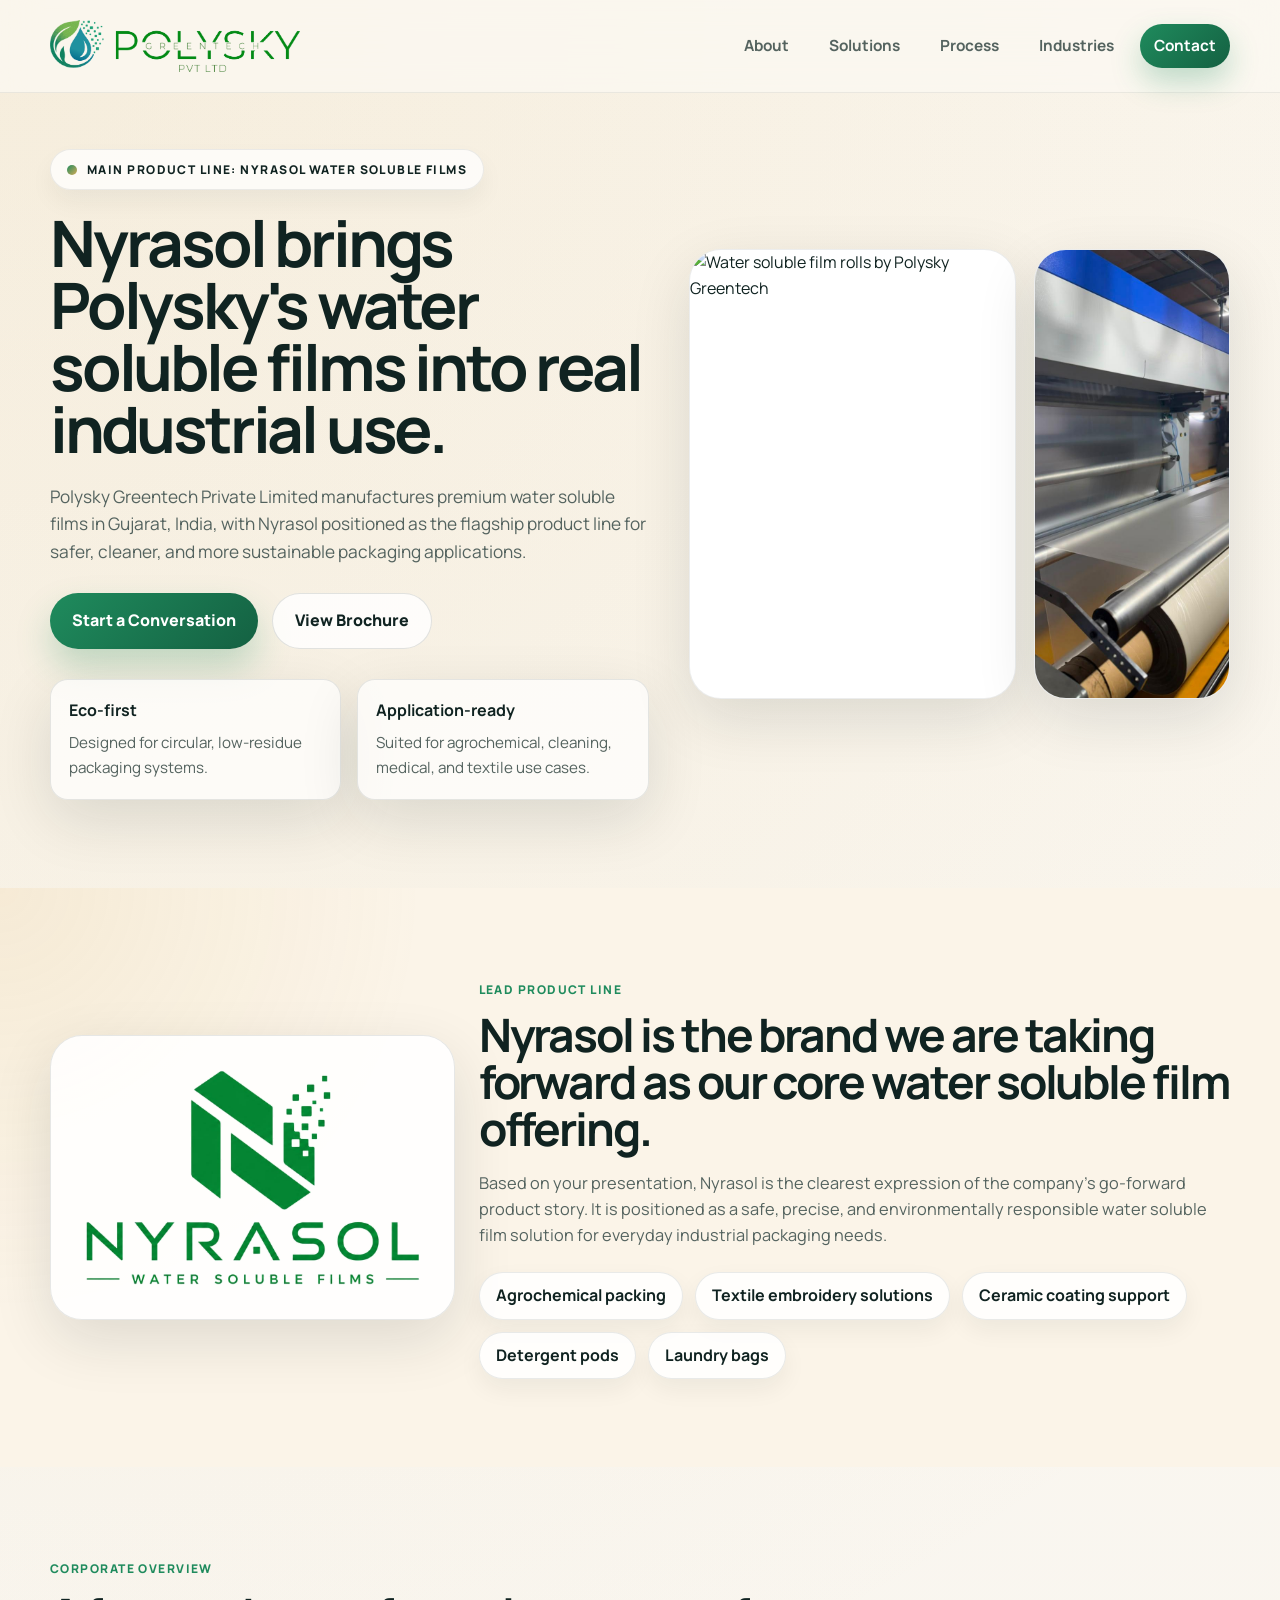
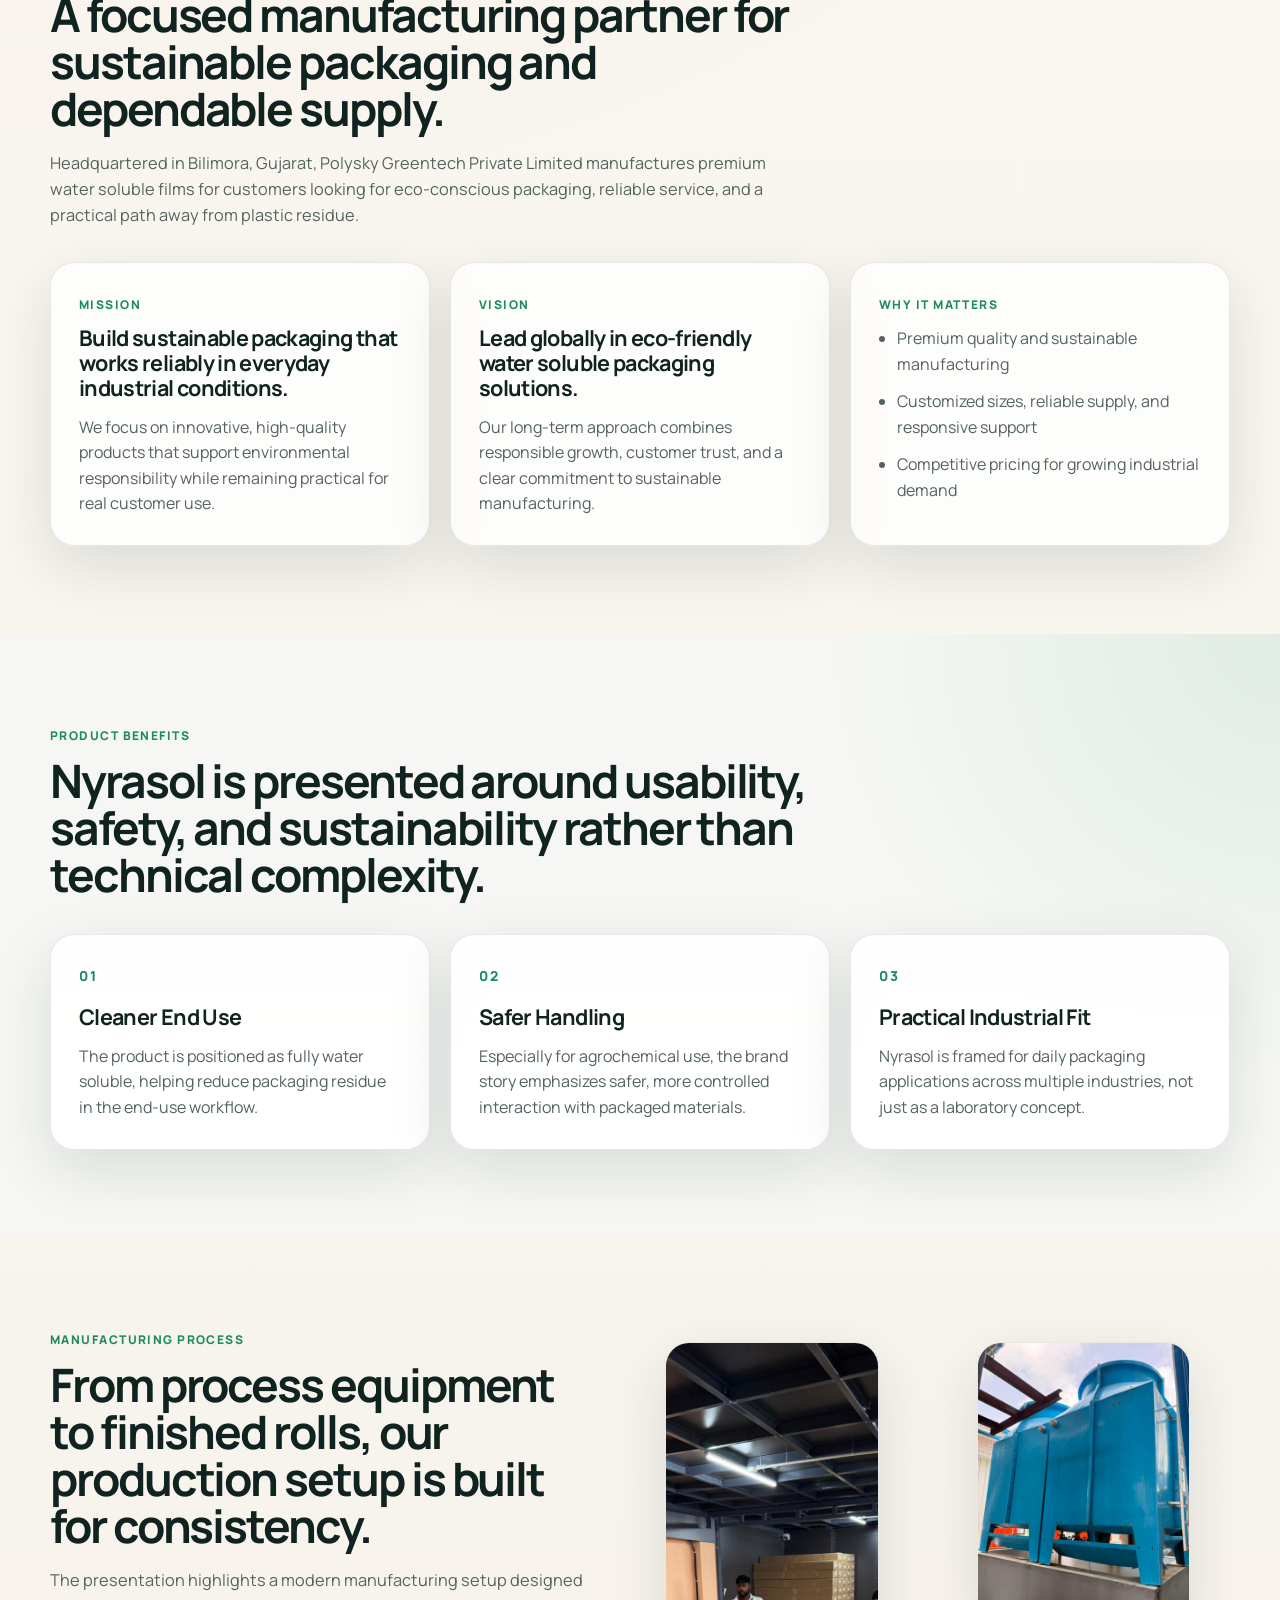
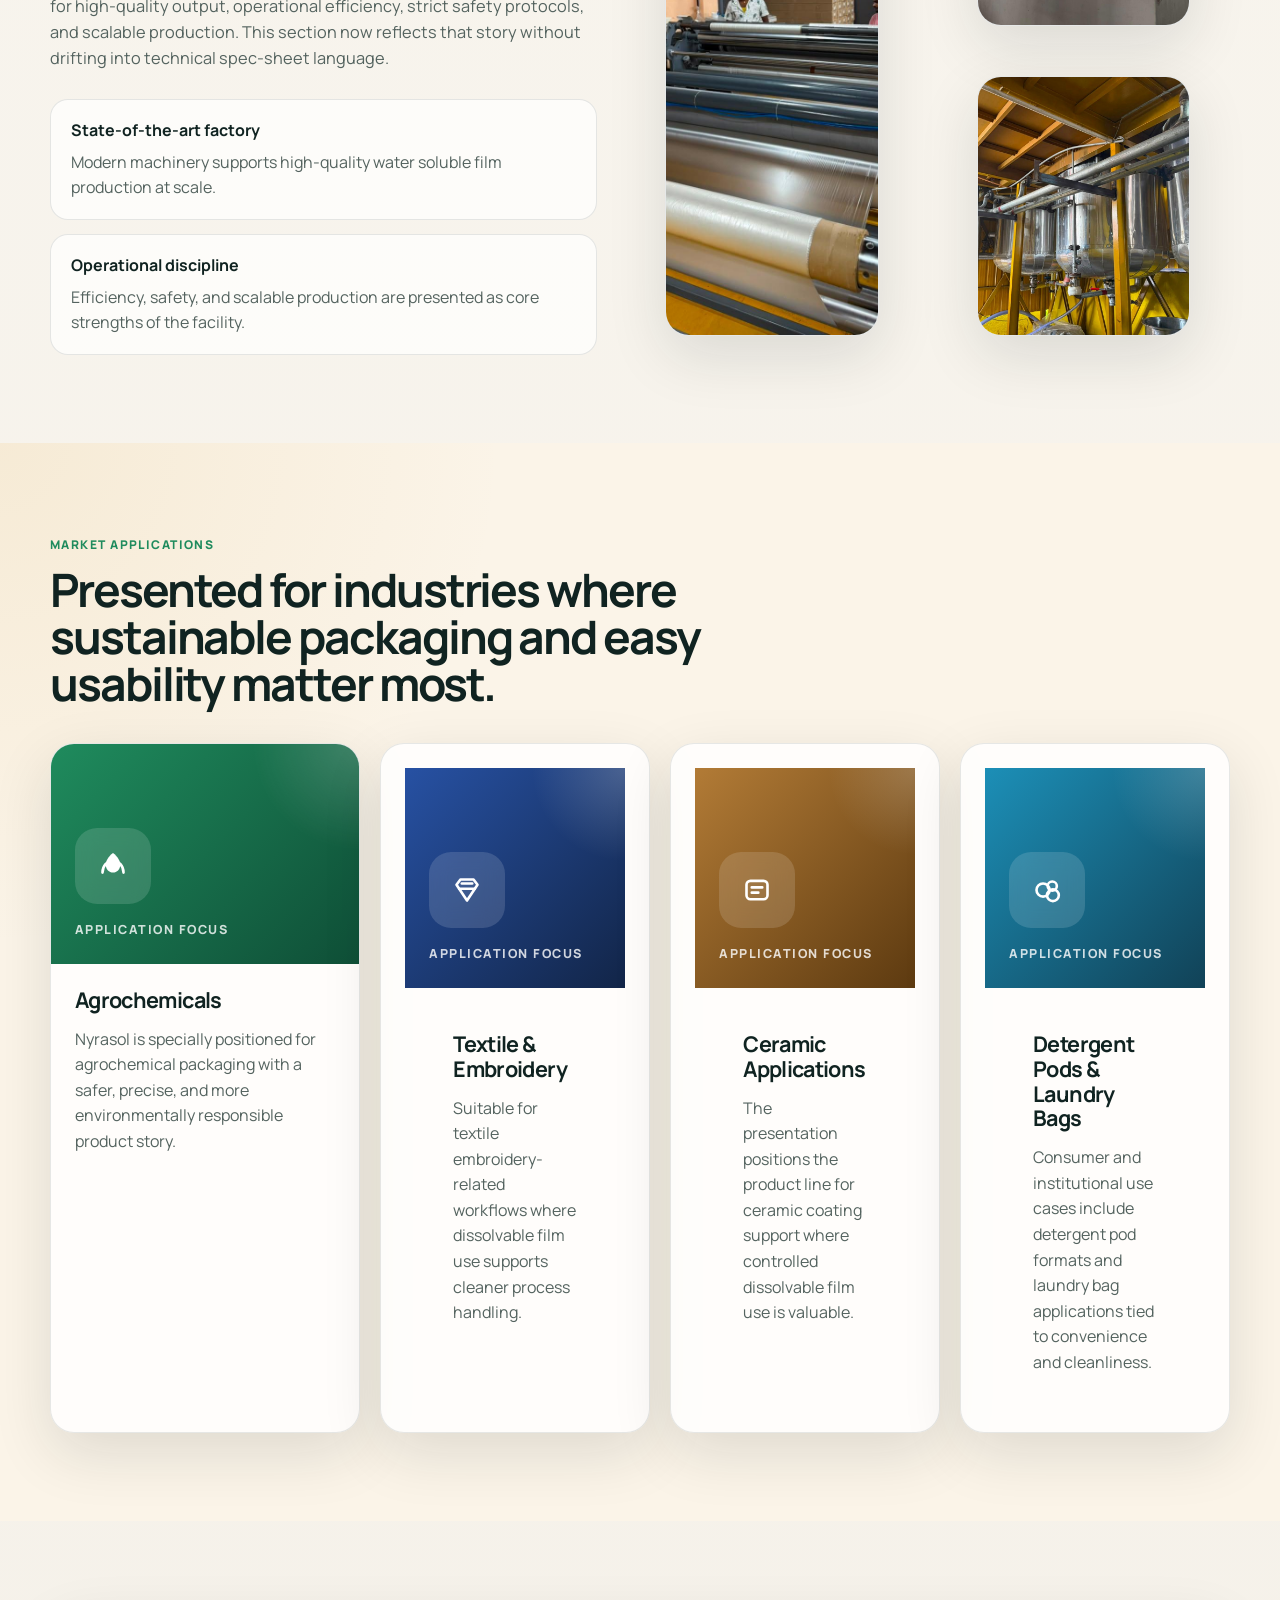
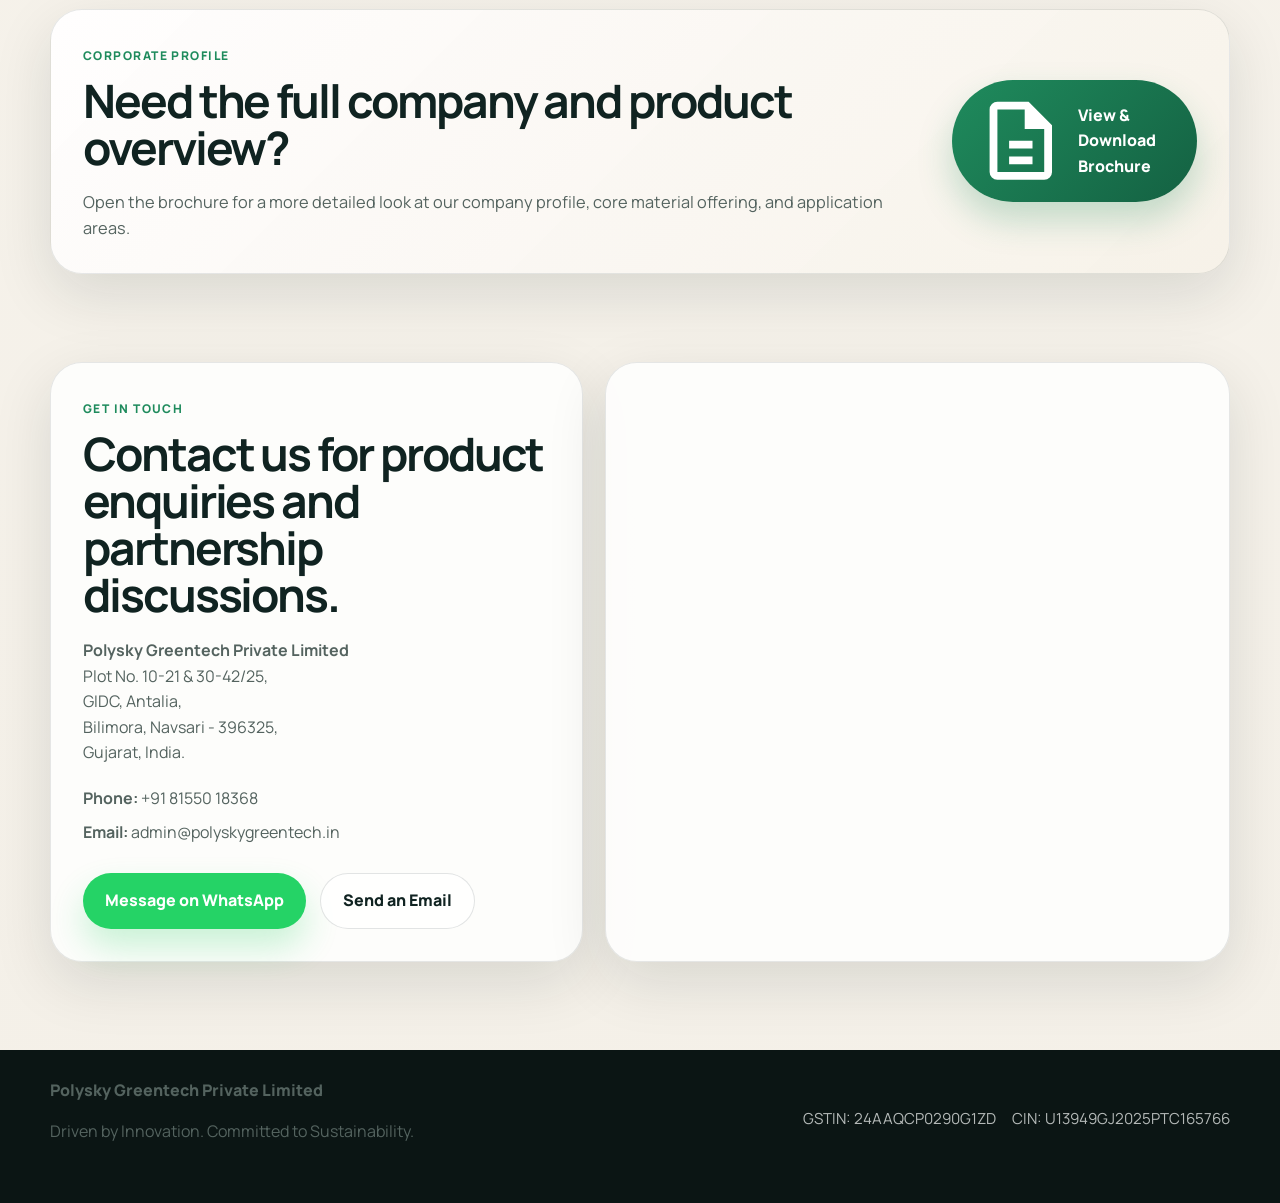
==== commit ac71dbbb: "index: fix card themeing" ====
--- a/index.html
+++ b/index.html
@@ -217,8 +217,10 @@
                             </div>
                             <span>Application Focus</span>
                         </div>
-                        <h3>Textile & Embroidery</h3>
-                        <p>Suitable for textile embroidery-related workflows where dissolvable film use supports cleaner process handling.</p>
+                        <div class="industry-body">
+                            <h3>Textile & Embroidery</h3>
+                            <p>Suitable for textile embroidery-related workflows where dissolvable film use supports cleaner process handling.</p>
+                        </div>
                     </article>
                     <article class="industry-card application-card">
                         <div class="application-visual application-ceramic">
@@ -230,8 +232,10 @@
                             </div>
                             <span>Application Focus</span>
                         </div>
-                        <h3>Ceramic Applications</h3>
-                        <p>The presentation positions the product line for ceramic coating support where controlled dissolvable film use is valuable.</p>
+                        <div class="industry-body">
+                            <h3>Ceramic Applications</h3>
+                            <p>The presentation positions the product line for ceramic coating support where controlled dissolvable film use is valuable.</p>
+                        </div>
                     </article>
                     <article class="industry-card application-card">
                         <div class="application-visual application-detergent">
@@ -244,8 +248,10 @@
                             </div>
                             <span>Application Focus</span>
                         </div>
-                        <h3>Detergent Pods & Laundry Bags</h3>
-                        <p>Consumer and institutional use cases include detergent pod formats and laundry bag applications tied to convenience and cleanliness.</p>
+                        <div class="industry-body">
+                            <h3>Detergent Pods & Laundry Bags</h3>
+                            <p>Consumer and institutional use cases include detergent pod formats and laundry bag applications tied to convenience and cleanliness.</p>
+                        </div>
                     </article>
                 </div>
             </div>
--- a/style.css
+++ b/style.css
@@ -80,9 +80,10 @@
 
 .logo-img {
     display: block;
-    width: 250px;
+    width: auto;
+    max-width: 250px;
     height: 60px;
-    object-fit: justify;
+    object-fit: contain;
 }
 
 .main-nav {
@@ -167,7 +168,8 @@
 
 .hero-title {
     margin: 0;
-    max-width: 10ch;
+    /* removed the very narrow 10ch cap which caused extreme wrapping on phones */
+    max-width: 60ch;
     font-size: clamp(3rem, 5vw, 5.5rem);
     line-height: 0.97;
     letter-spacing: -0.05em;
@@ -302,12 +304,13 @@
     object-fit: cover;
 }
 
+/* make the main hero visual scale instead of using a fixed very large height */
 .hero-photo-main {
-    min-height: 620px;
+    min-height: clamp(240px, 50vh, 620px);
 }
 
 .hero-photo-stack .hero-photo-card:first-child {
-    min-height: 300px;
+    min-height: clamp(200px, 35vh, 300px);
 }
 
 .accent-card {
@@ -629,6 +632,10 @@
     color: rgba(255, 255, 255, 0.8);
 }
 
+.industry-card:not(.featured-industry) {
+    padding-bottom: 8px;
+}
+
 .industry-card:not(.featured-industry) h3,
 .industry-card:not(.featured-industry) p {
     padding-inline: 24px;
@@ -748,25 +755,31 @@
 
 @media (max-width: 920px) {
     .container {
-        width: min(var(--container), calc(100% - 28px));
+        width: min(var(--container), calc(100% - 32px));
     }
 
     .main-header {
-        padding: 12px 0;
+        padding: 10px 0;
     }
 
     .header-shell {
-        flex-direction: column;
-        align-items: flex-start;
-        gap: 14px;
+        flex-direction: row;
+        align-items: center;
+        justify-content: space-between;
+        gap: 12px;
+    }
+
+    .logo-img {
+        height: 48px;
+        max-width: 180px;
     }
 
     .main-nav {
-        width: 100%;
-        justify-content: flex-start;
+        width: auto;
+        justify-content: flex-end;
         overflow-x: auto;
         flex-wrap: nowrap;
-        padding-bottom: 4px;
+        padding-bottom: 0;
         scrollbar-width: none;
     }
 
@@ -799,7 +812,8 @@
     }
 
     .hero-photo-main {
-        min-height: 420px;
+        /* keep a reasonable height on medium phones */
+        min-height: clamp(220px, 45vh, 420px);
     }
 
     .hero-photo-stack {
@@ -838,6 +852,22 @@
 }
 
 @media (max-width: 780px) {
+    .header-shell {
+        flex-direction: column;
+        align-items: flex-start;
+    }
+
+    .logo-img {
+        height: 40px;
+        max-width: 160px;
+    }
+
+    .main-nav {
+        width: 100%;
+        justify-content: flex-start;
+        padding-bottom: 4px;
+    }
+
     .hero-section,
     .content-section {
         padding: 64px 0;
@@ -925,7 +955,8 @@
     }
 
     .logo-img {
-        height: 44px;
+        height: 36px;
+        max-width: 140px;
     }
 
     .hero-badge,
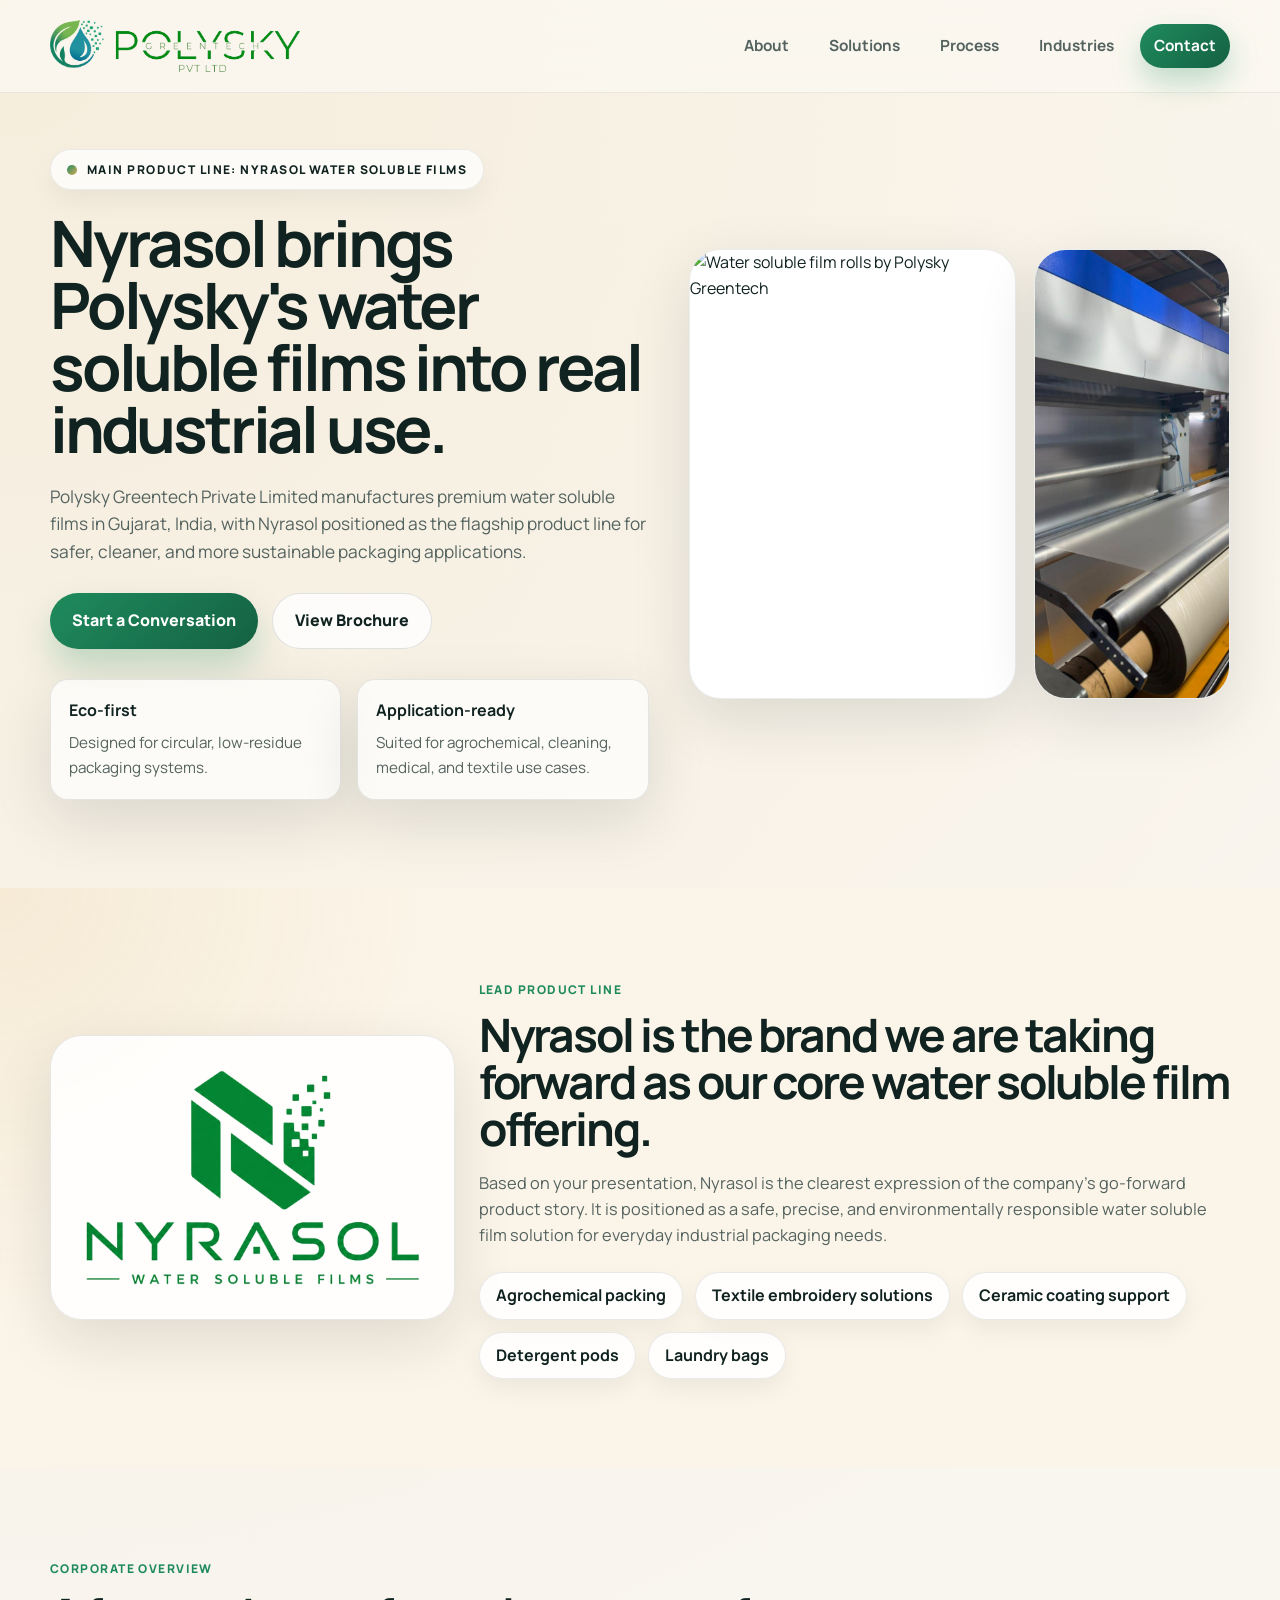
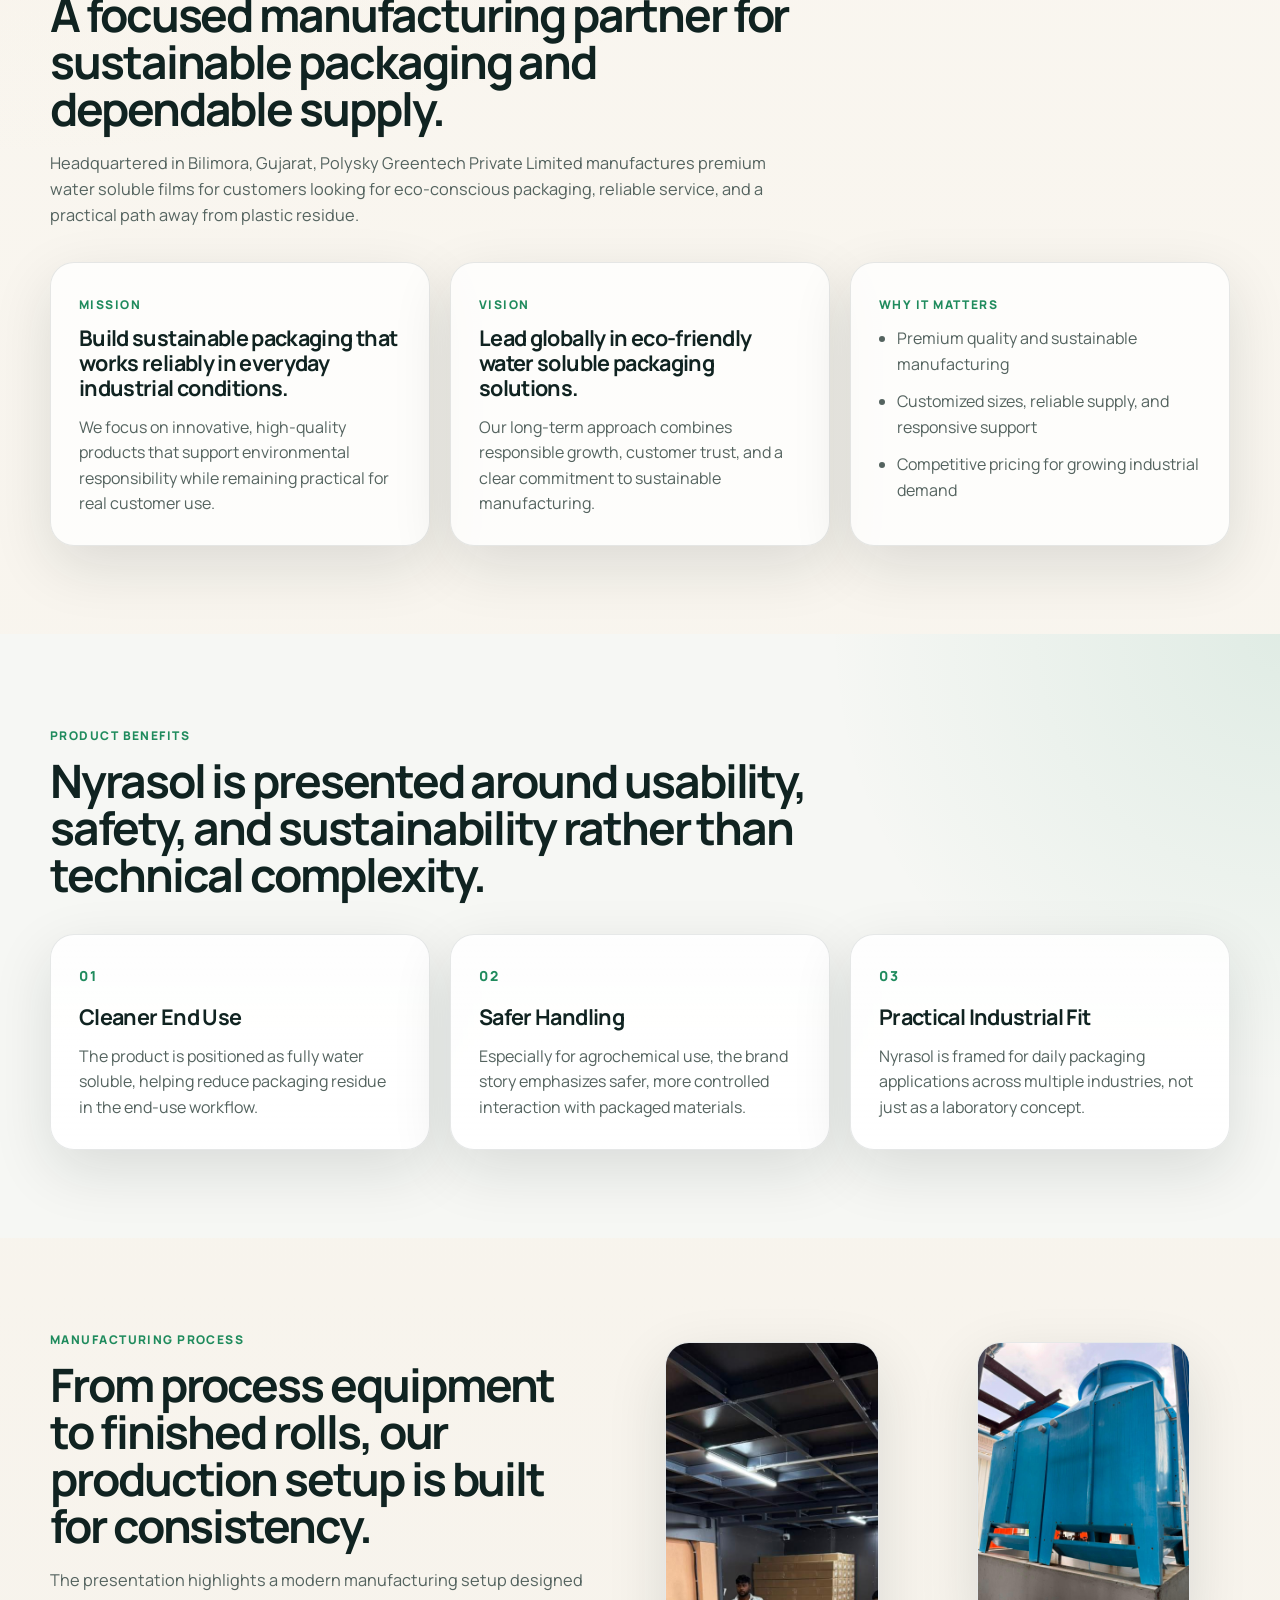
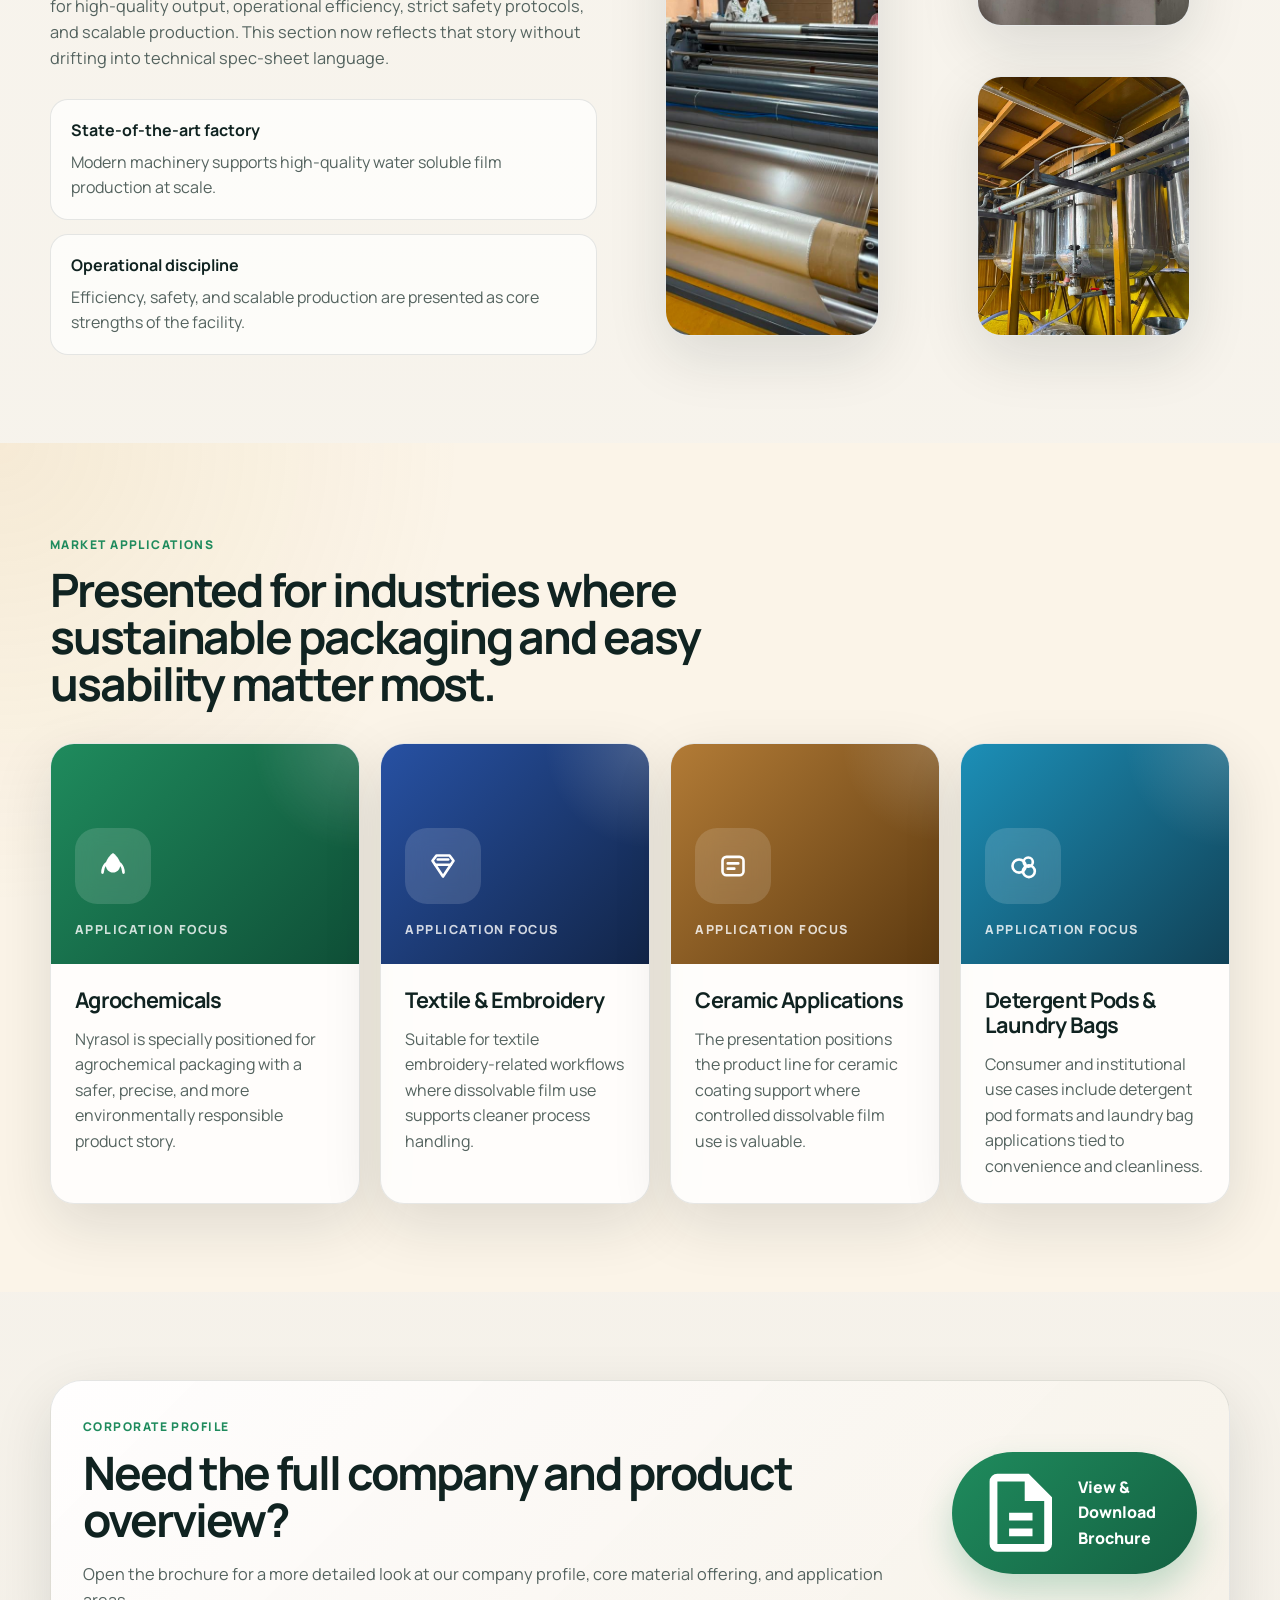
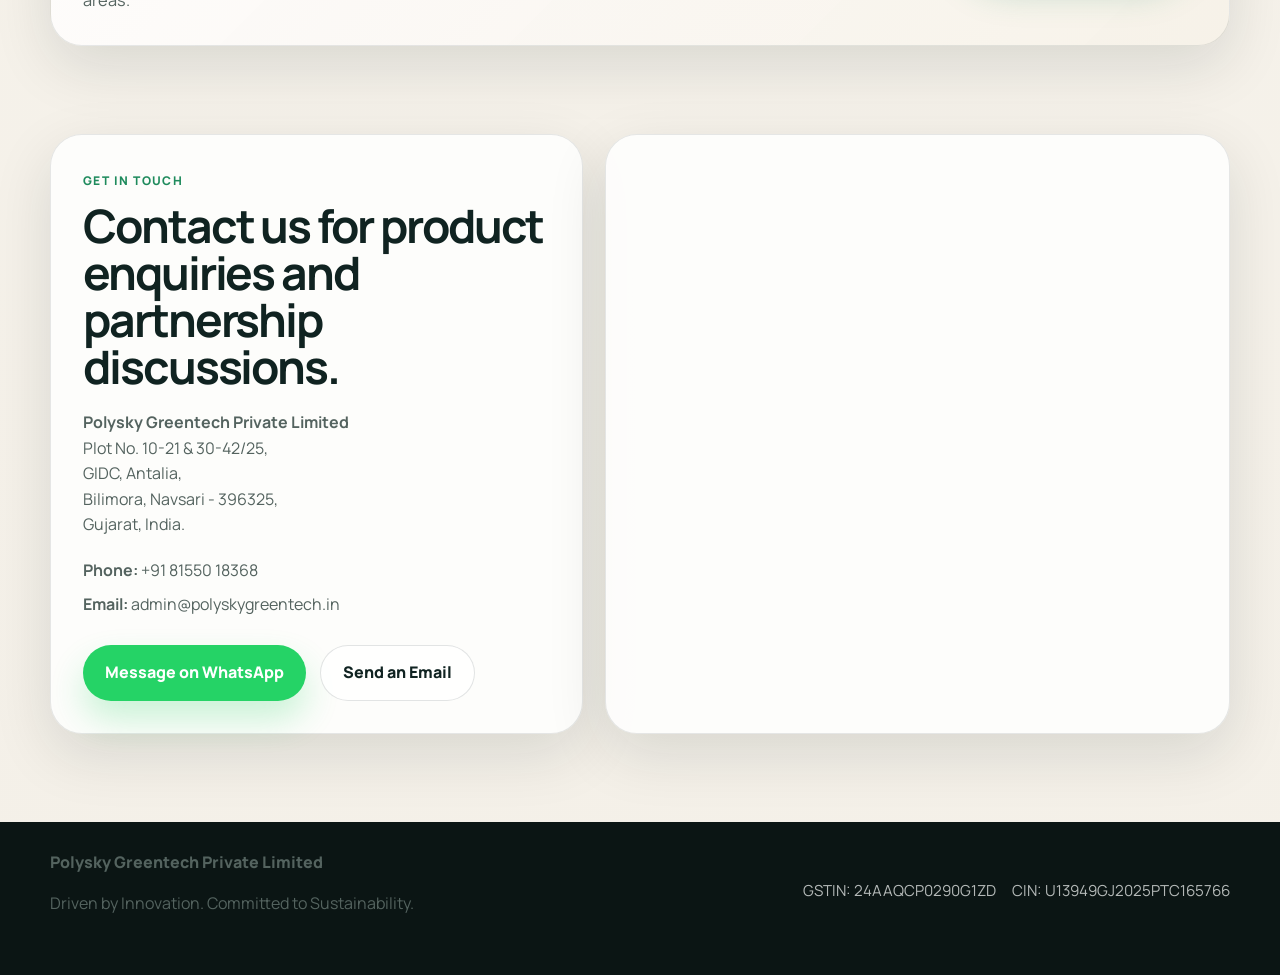
==== commit 46bc2a86: "index: fix whatsapp message init" ====
--- a/index.html
+++ b/index.html
@@ -290,7 +290,7 @@
                         <p><strong>Email:</strong> admin@polyskygreentech.in</p>
                     </div>
                     <div class="contact-actions">
-                        <a href="https://wa.me/918155018368" target="_blank" class="btn btn-whatsapp">Message on WhatsApp</a>
+                        <a href="https://wa.me/918155018368?text=Hello%20Polysky%20Greentech%2C%20I%20am%20interested%20in%20learning%20more%20about%20your%20water%20soluble%20film%20solutions." target="_blank" rel="noopener noreferrer" class="btn btn-whatsapp">Message on WhatsApp</a>
                         <a href="mailto:admin@polyskygreentech.in" class="btn btn-secondary">Send an Email</a>
                     </div>
                 </div>
--- a/style.css
+++ b/style.css
@@ -568,9 +568,20 @@
     height: 250px;
 }
 
-.industry-body,
-.industry-card:not(.featured-industry) {
+.industry-body {
     padding: 24px;
+}
+
+.industry-card {
+    border-radius: var(--radius-lg);
+    overflow: hidden;
+    background: rgba(255, 255, 255, 0.82);
+    display: flex;
+    flex-direction: column;
+}
+
+.featured-industry {
+    padding: 0;
 }
 
 .application-visual {
@@ -633,20 +644,12 @@
 }
 
 .industry-card:not(.featured-industry) {
-    padding-bottom: 8px;
-}
-
-.industry-card:not(.featured-industry) h3,
-.industry-card:not(.featured-industry) p {
-    padding-inline: 24px;
-}
-
+    padding-bottom: 0;
+}
+
+/* removed redundant individual paddings since industry-body handles it now */
 .industry-card:not(.featured-industry) h3 {
-    margin-top: 20px;
-}
-
-.industry-card:not(.featured-industry) p {
-    padding-bottom: 24px;
+    margin-top: 0;
 }
 
 .brochure-panel {
@@ -913,11 +916,10 @@
         width: 100%;
     }
 
-    .contact-card,
+        .contact-card,
     .map-card,
     .panel-card,
     .capability-card,
-    .industry-card:not(.featured-industry),
     .industry-body {
         padding: 22px;
     }
@@ -979,12 +981,7 @@
         line-height: 1.06;
     }
 
-    .industry-card:not(.featured-industry) h3,
-    .industry-card:not(.featured-industry) p {
-        padding-inline: 20px;
-    }
-
-    .industry-card:not(.featured-industry) p {
-        padding-bottom: 20px;
-    }
-}
+        .industry-body {
+        padding: 20px;
+    }
+}
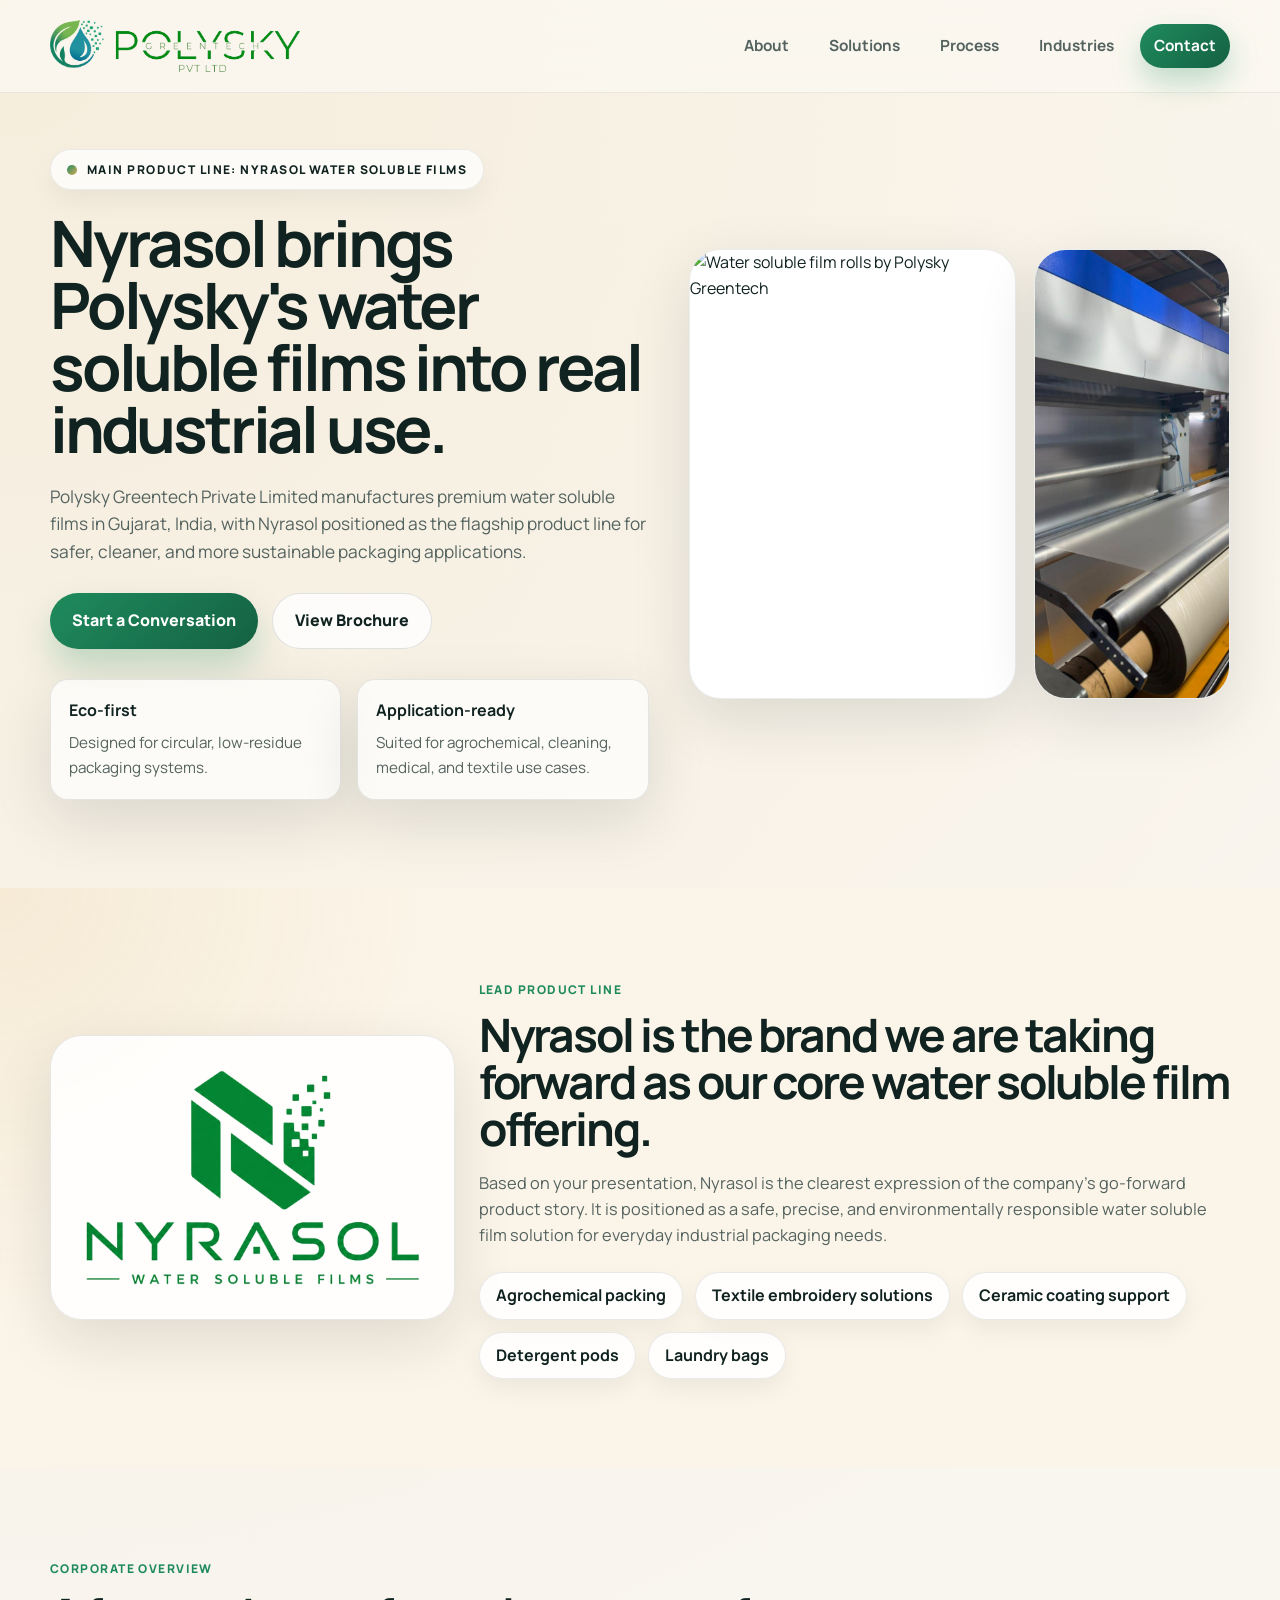
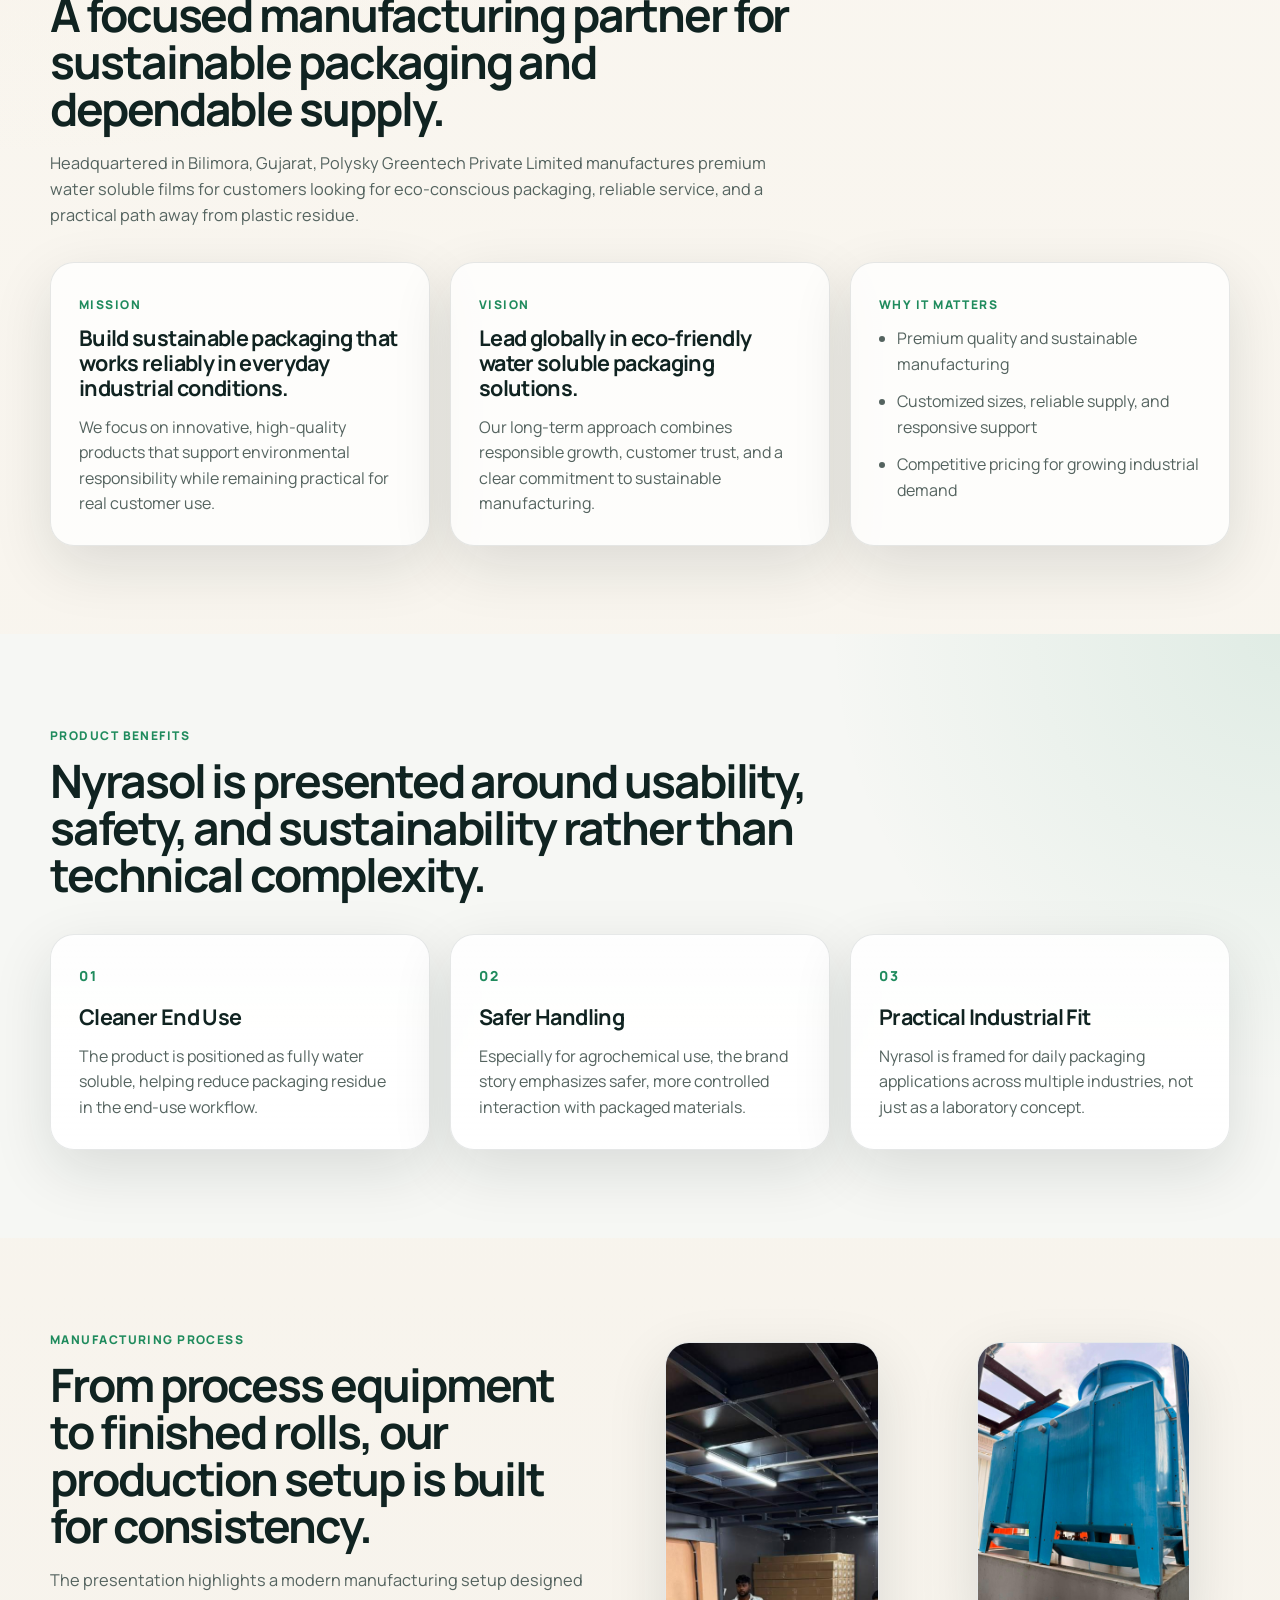
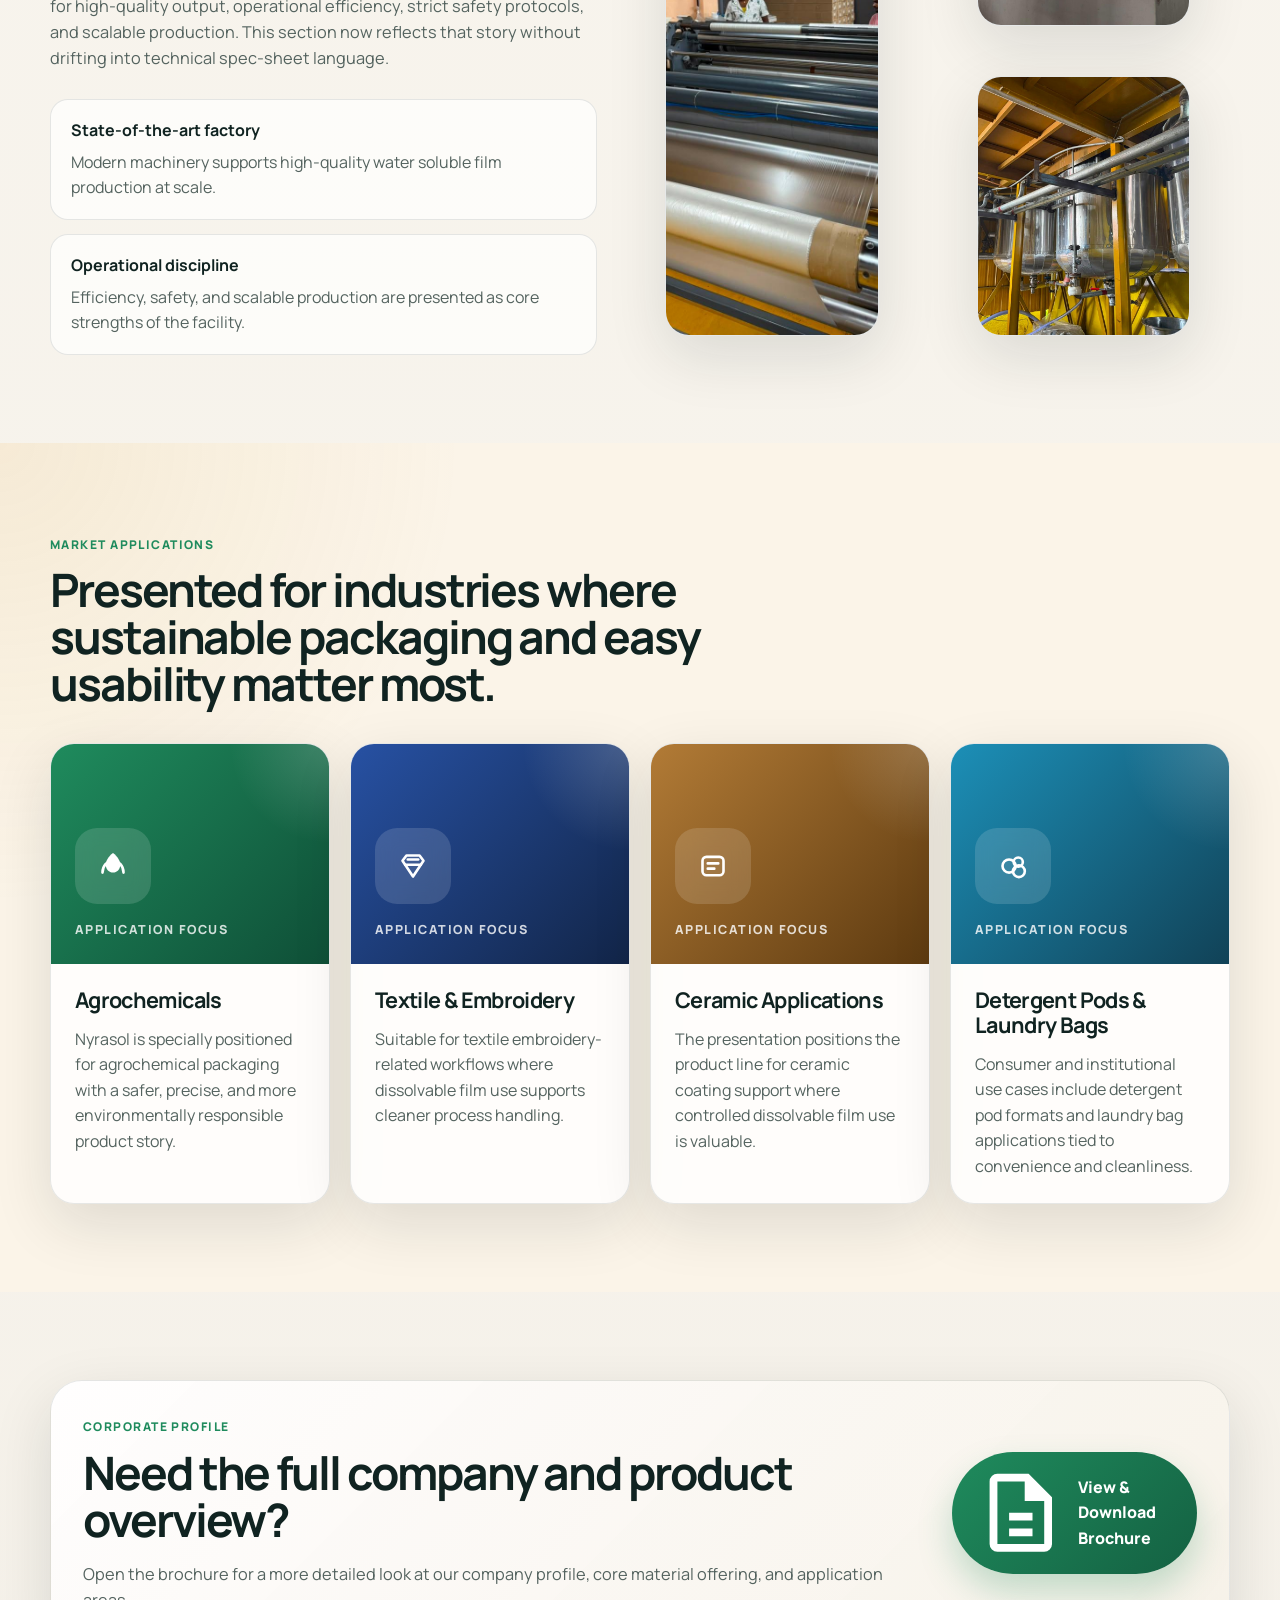
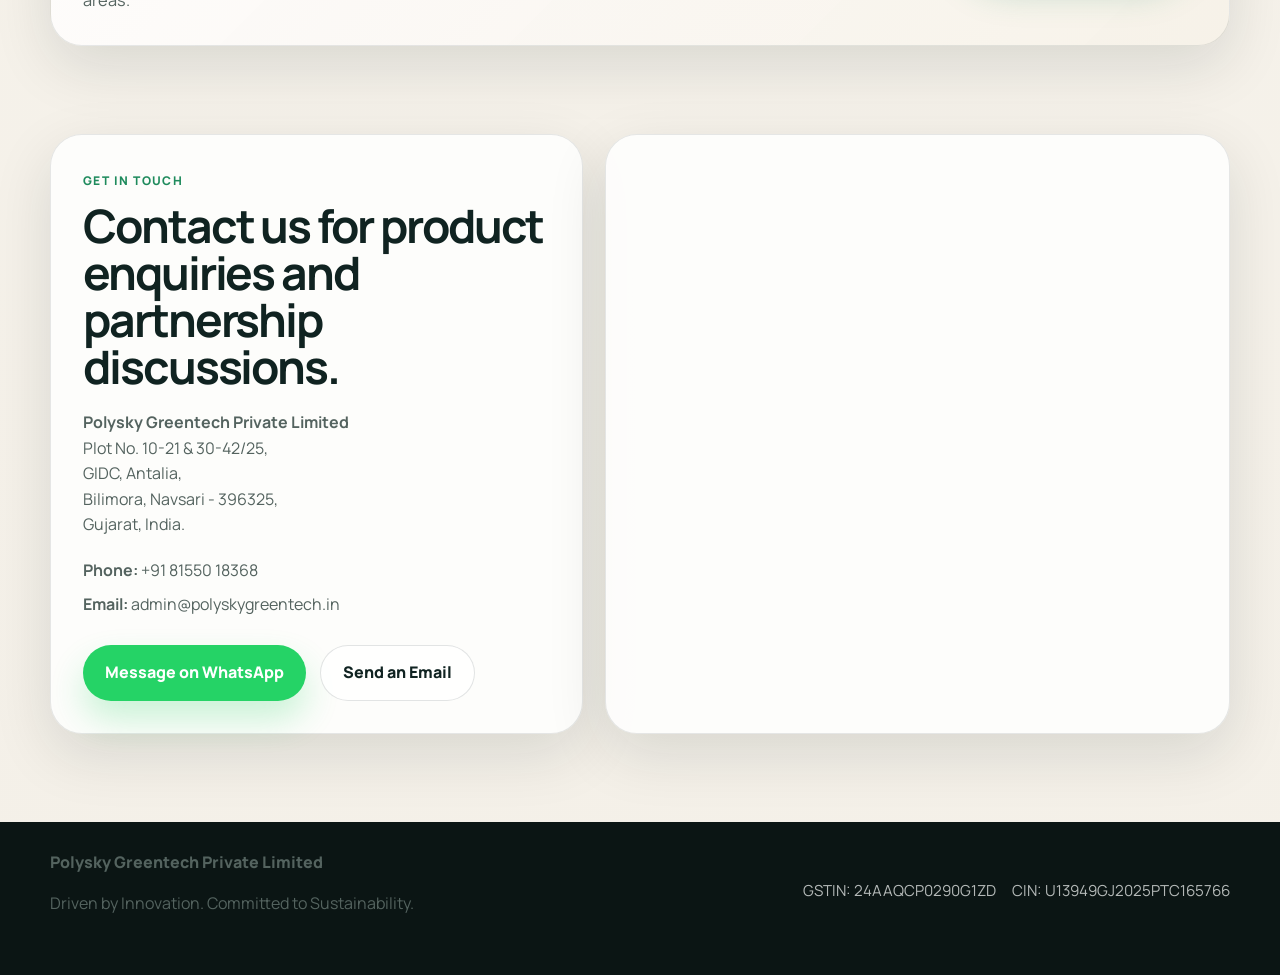
==== commit b4a6bde9: "index: fix application focus cards styling (3)" ====
--- a/index.html
+++ b/index.html
@@ -192,7 +192,7 @@
                 </div>
 
                 <div class="industry-grid">
-                    <article class="industry-card featured-industry application-card">
+                    <article class="industry-card application-card">
                         <div class="application-visual application-agro">
                             <div class="application-icon" aria-hidden="true">
                                 <svg xmlns="http://www.w3.org/2000/svg" viewBox="0 0 64 64" fill="none">
--- a/style.css
+++ b/style.css
@@ -544,7 +544,7 @@
 
 .industry-grid {
     display: grid;
-    grid-template-columns: 1.15fr repeat(3, 1fr);
+    grid-template-columns: repeat(4, 1fr);
     gap: 20px;
     margin-top: 36px;
 }
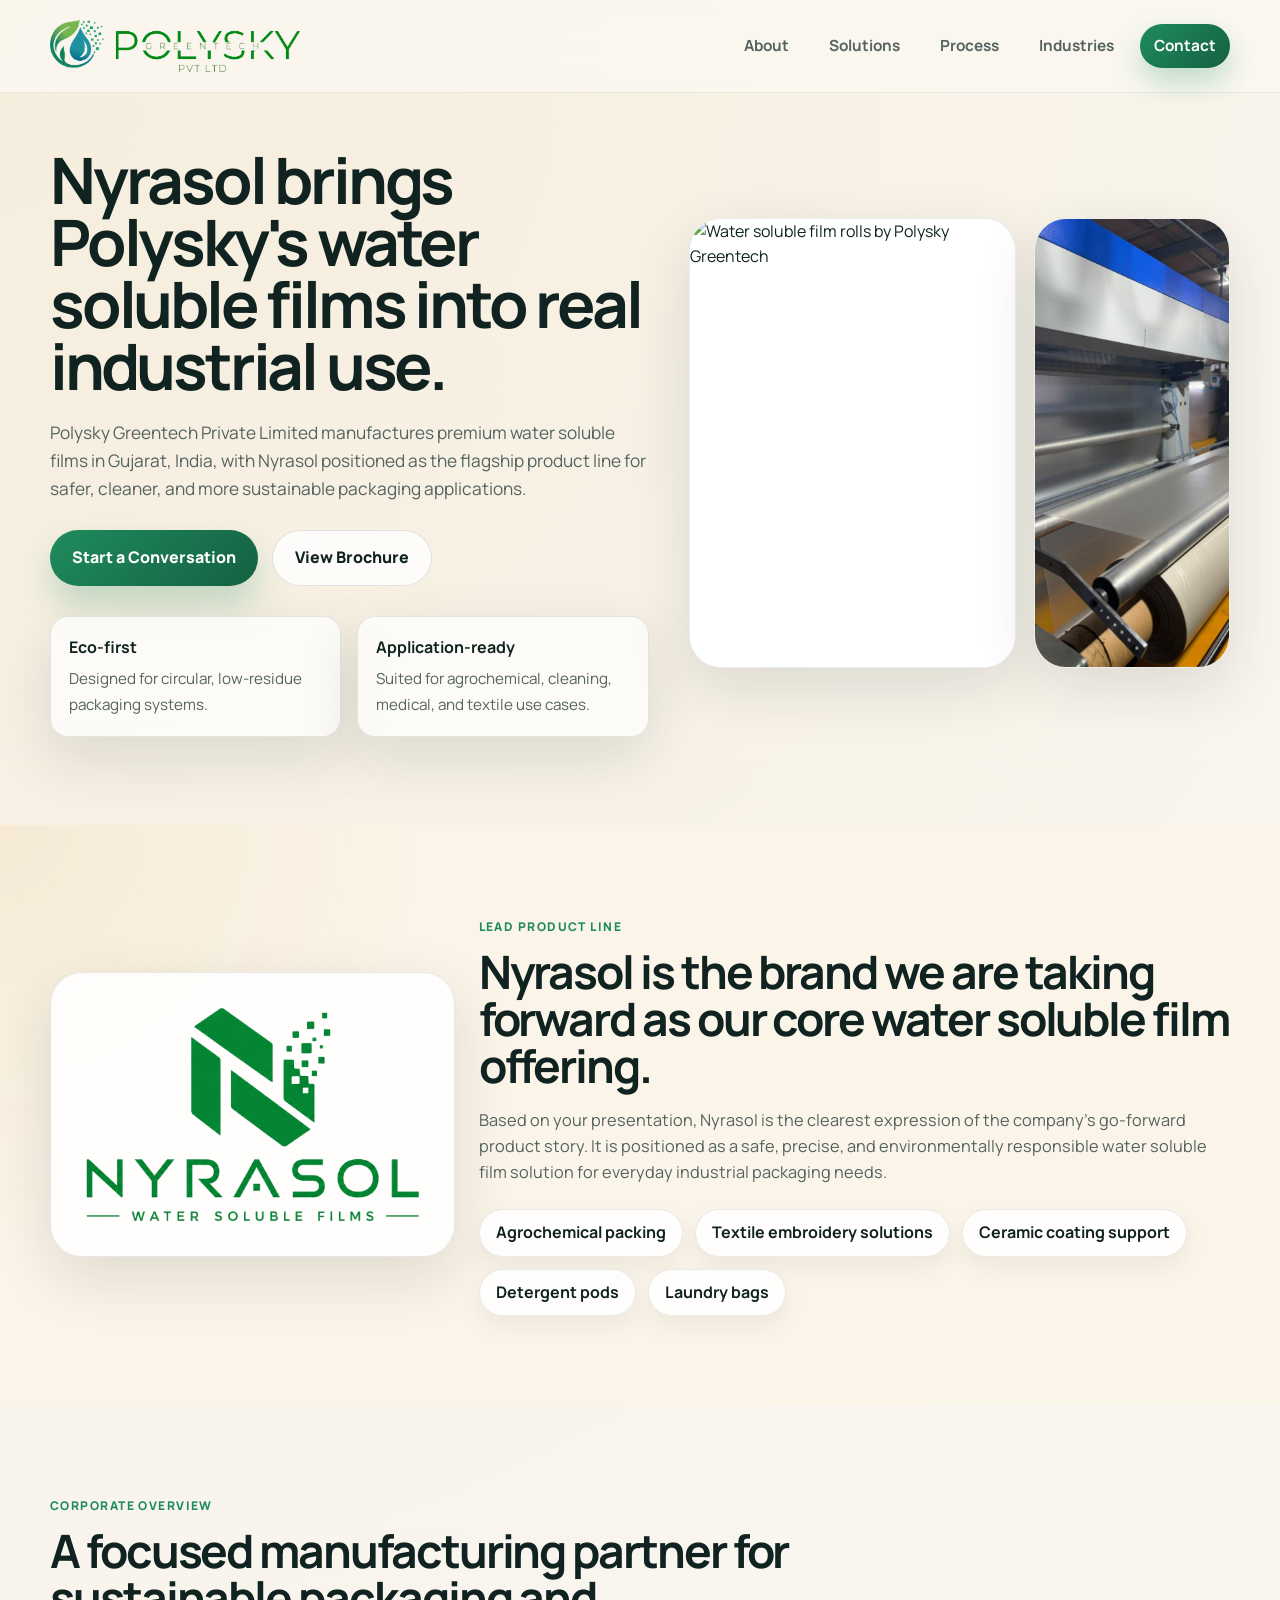
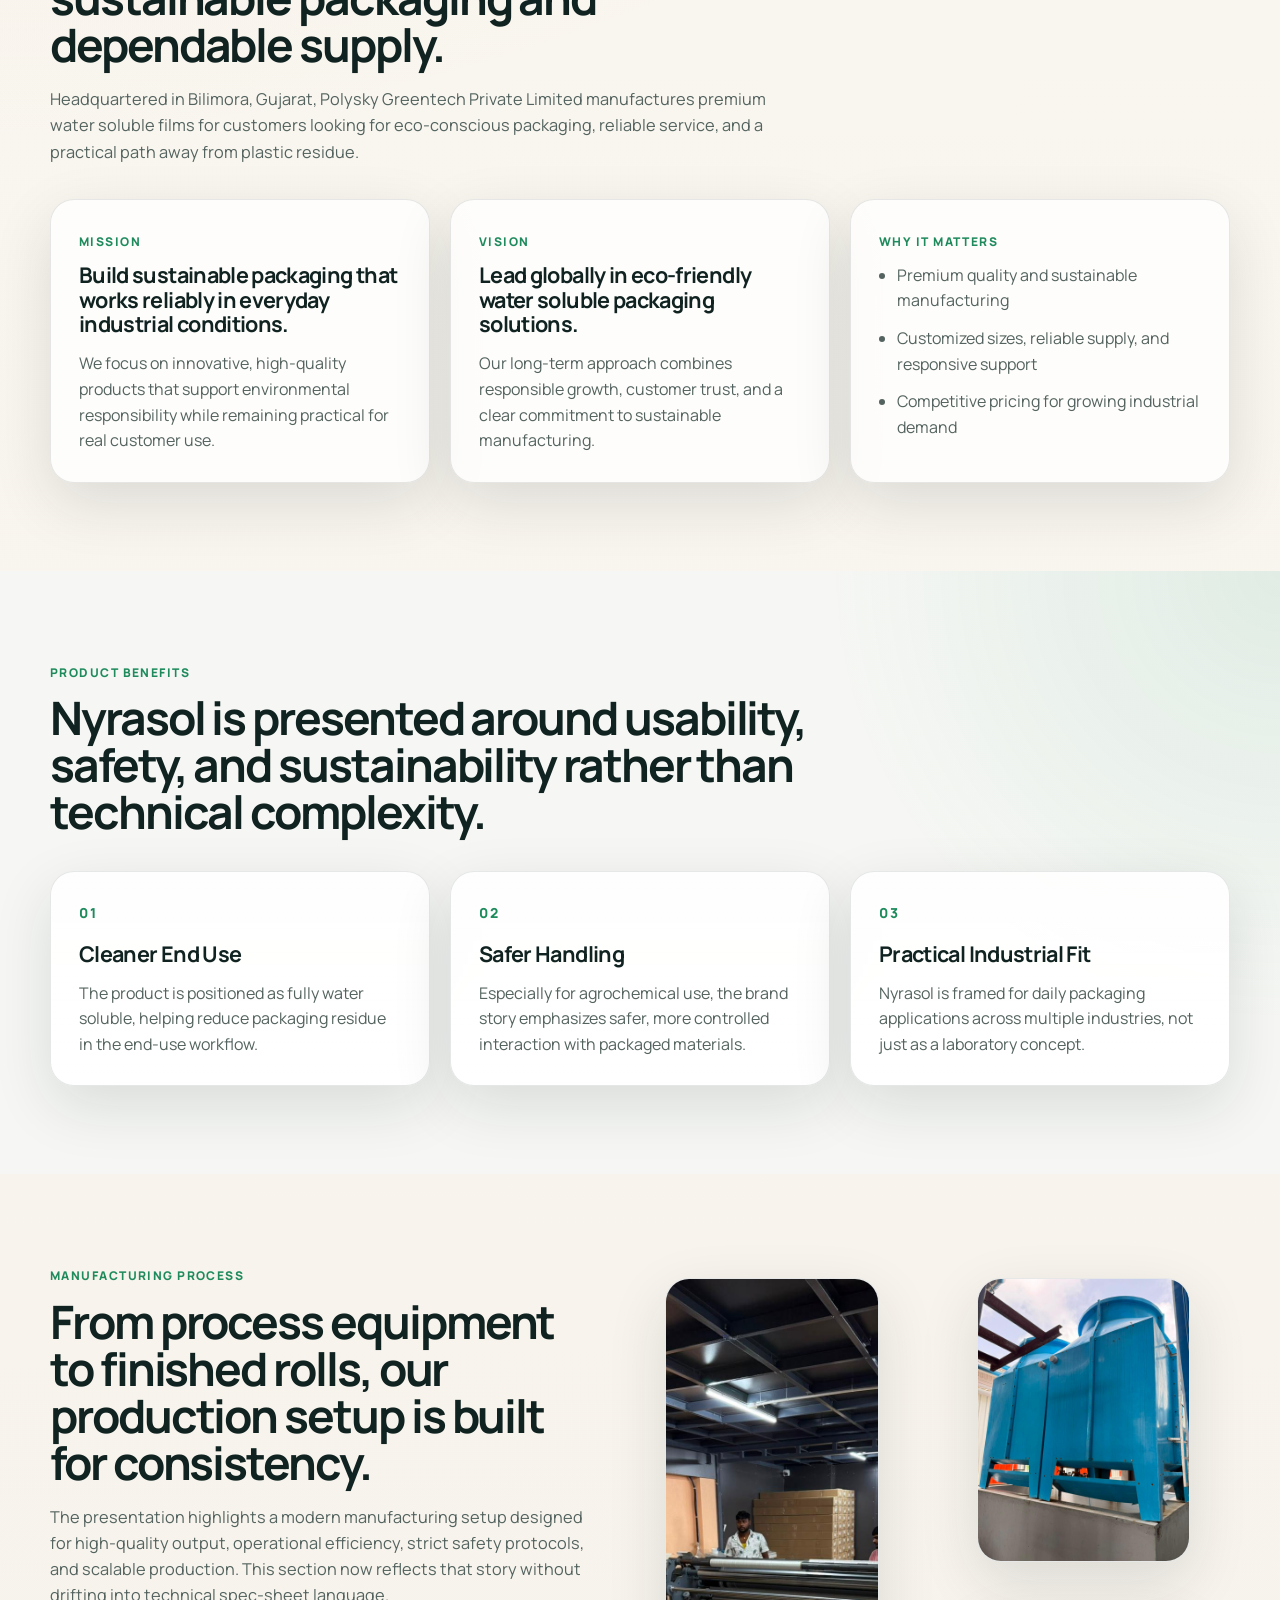
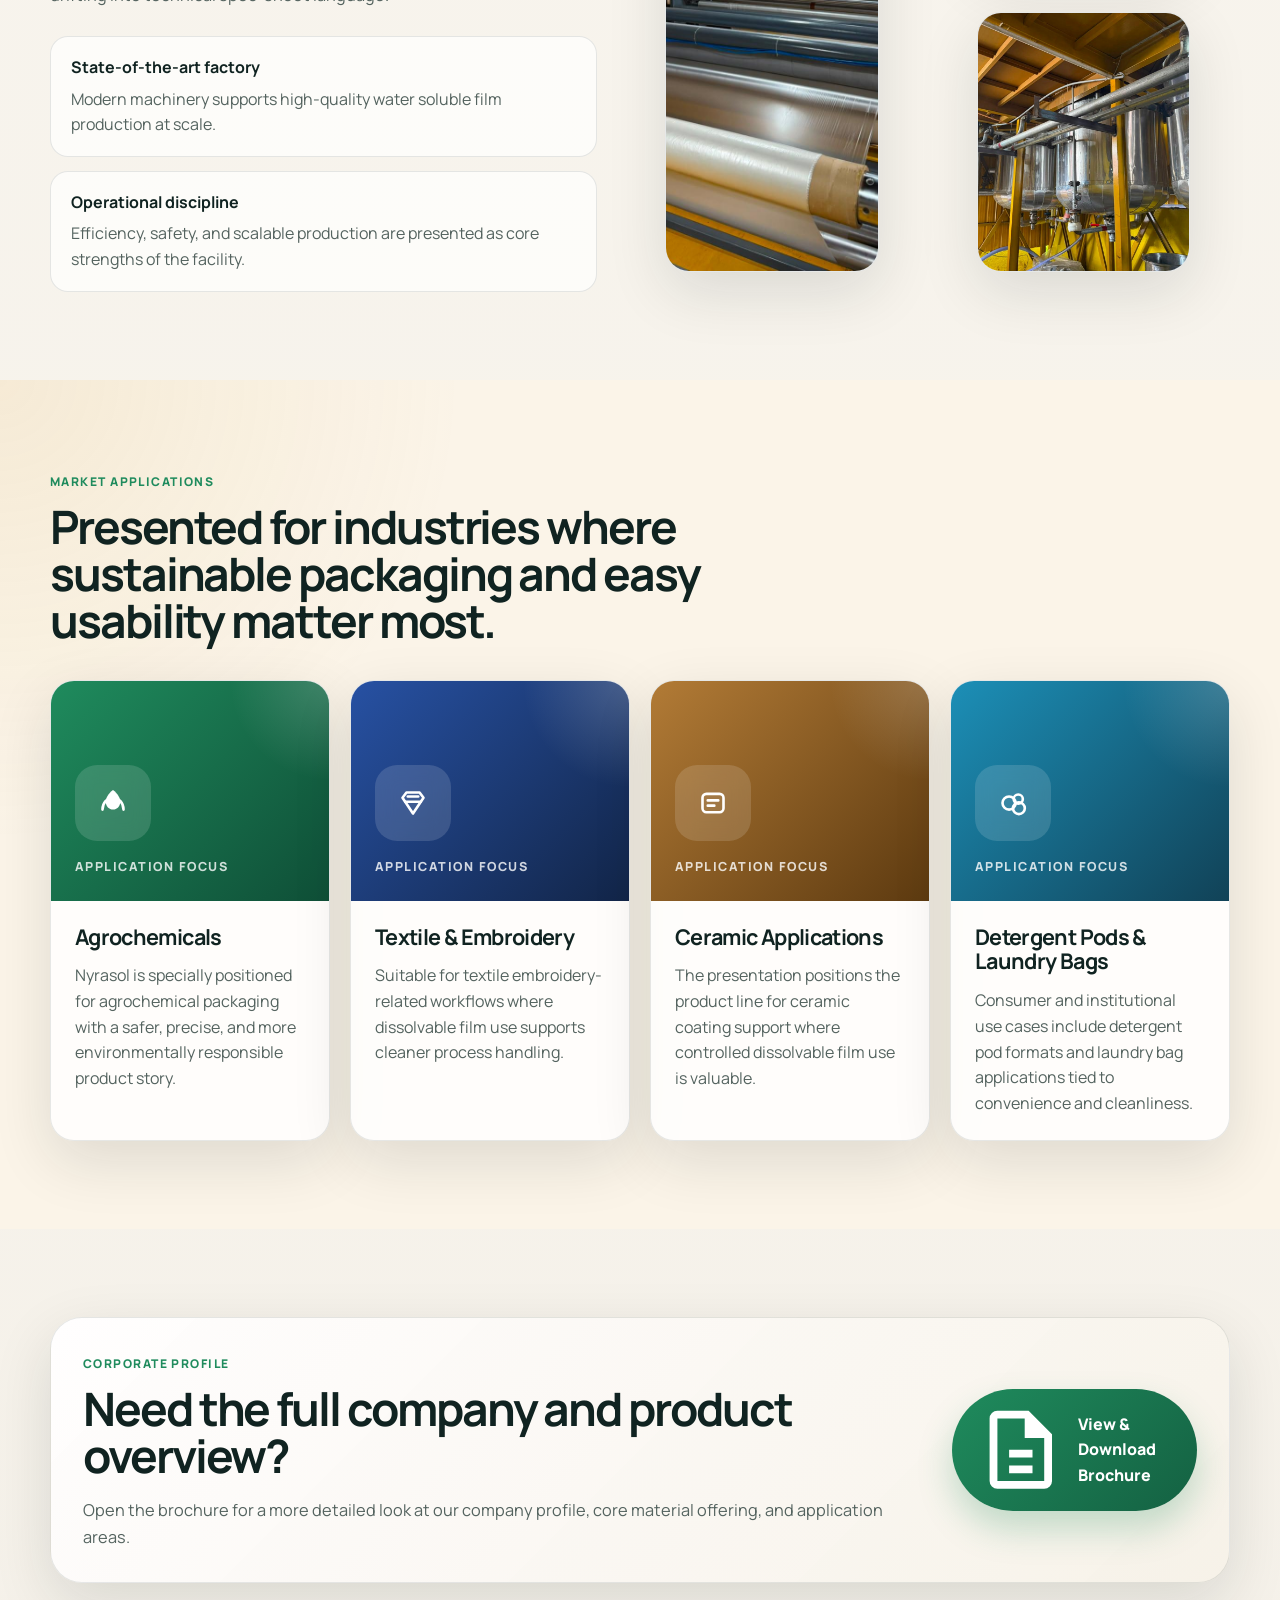
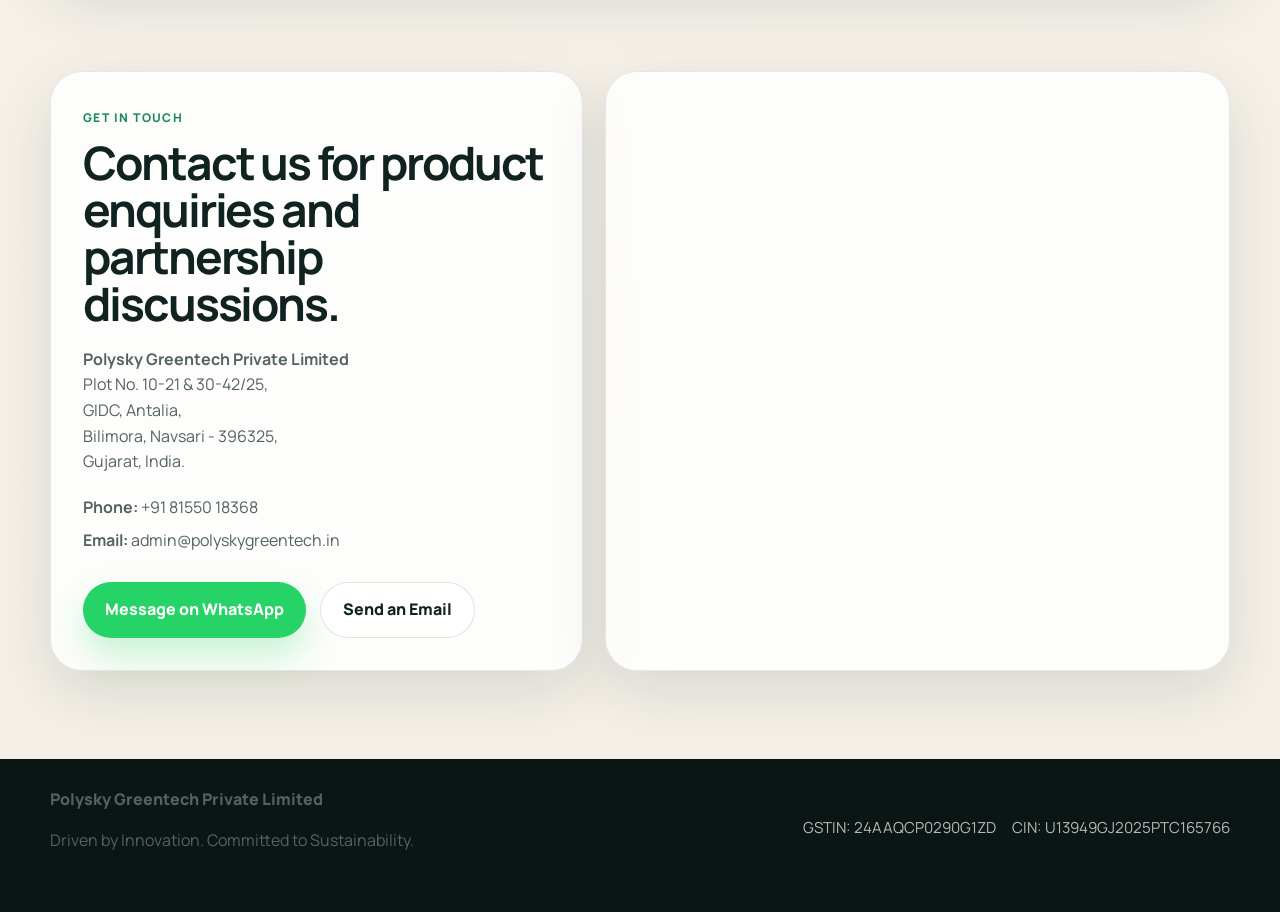
==== commit 597ac363: "index: remove main product line" ====
--- a/index.html
+++ b/index.html
@@ -30,10 +30,6 @@
         <section id="hero" class="hero-section">
             <div class="container hero-grid">
                 <div class="hero-copy">
-                    <div class="hero-badge">
-                        <span class="badge-dot"></span>
-                        Main Product Line: Nyrasol Water Soluble Films
-                    </div>
                     <h1 class="hero-title">Nyrasol brings Polysky's water soluble films into real industrial use.</h1>
                     <p class="hero-subtitle">
                         Polysky Greentech Private Limited manufactures premium water soluble films in Gujarat, India, with Nyrasol positioned as the flagship product line for safer, cleaner, and more sustainable packaging applications.
--- a/style.css
+++ b/style.css
@@ -857,18 +857,25 @@
 @media (max-width: 780px) {
     .header-shell {
         flex-direction: column;
-        align-items: flex-start;
+        align-items: center;
+        gap: 12px;
     }
 
     .logo-img {
-        height: 40px;
-        max-width: 160px;
+        height: 48px;
+        max-width: 200px;
     }
 
     .main-nav {
         width: 100%;
-        justify-content: flex-start;
-        padding-bottom: 4px;
+        justify-content: center;
+        padding-bottom: 8px;
+        gap: 4px;
+    }
+
+    .nav-link {
+        padding: 6px 10px;
+        font-size: 0.8rem;
     }
 
     .hero-section,
@@ -912,8 +919,12 @@
         align-items: stretch;
     }
 
-    .btn {
+        .btn {
         width: 100%;
+        max-width: 300px;
+        margin-inline: auto;
+        padding: 12px 20px;
+        font-size: 0.95rem;
     }
 
         .contact-card,
@@ -957,13 +968,21 @@
     }
 
     .logo-img {
-        height: 36px;
-        max-width: 140px;
+        height: 44px;
+        max-width: 180px;
+    }
+
+    .nav-link {
+        font-size: 0.72rem;
+        padding: 5px 8px;
+    }
+
+    .main-nav {
+        gap: 2px;
     }
 
     .hero-badge,
-    .nyrasol-apps span,
-    .nav-link {
+    .nyrasol-apps span {
         font-size: 0.78rem;
     }
 
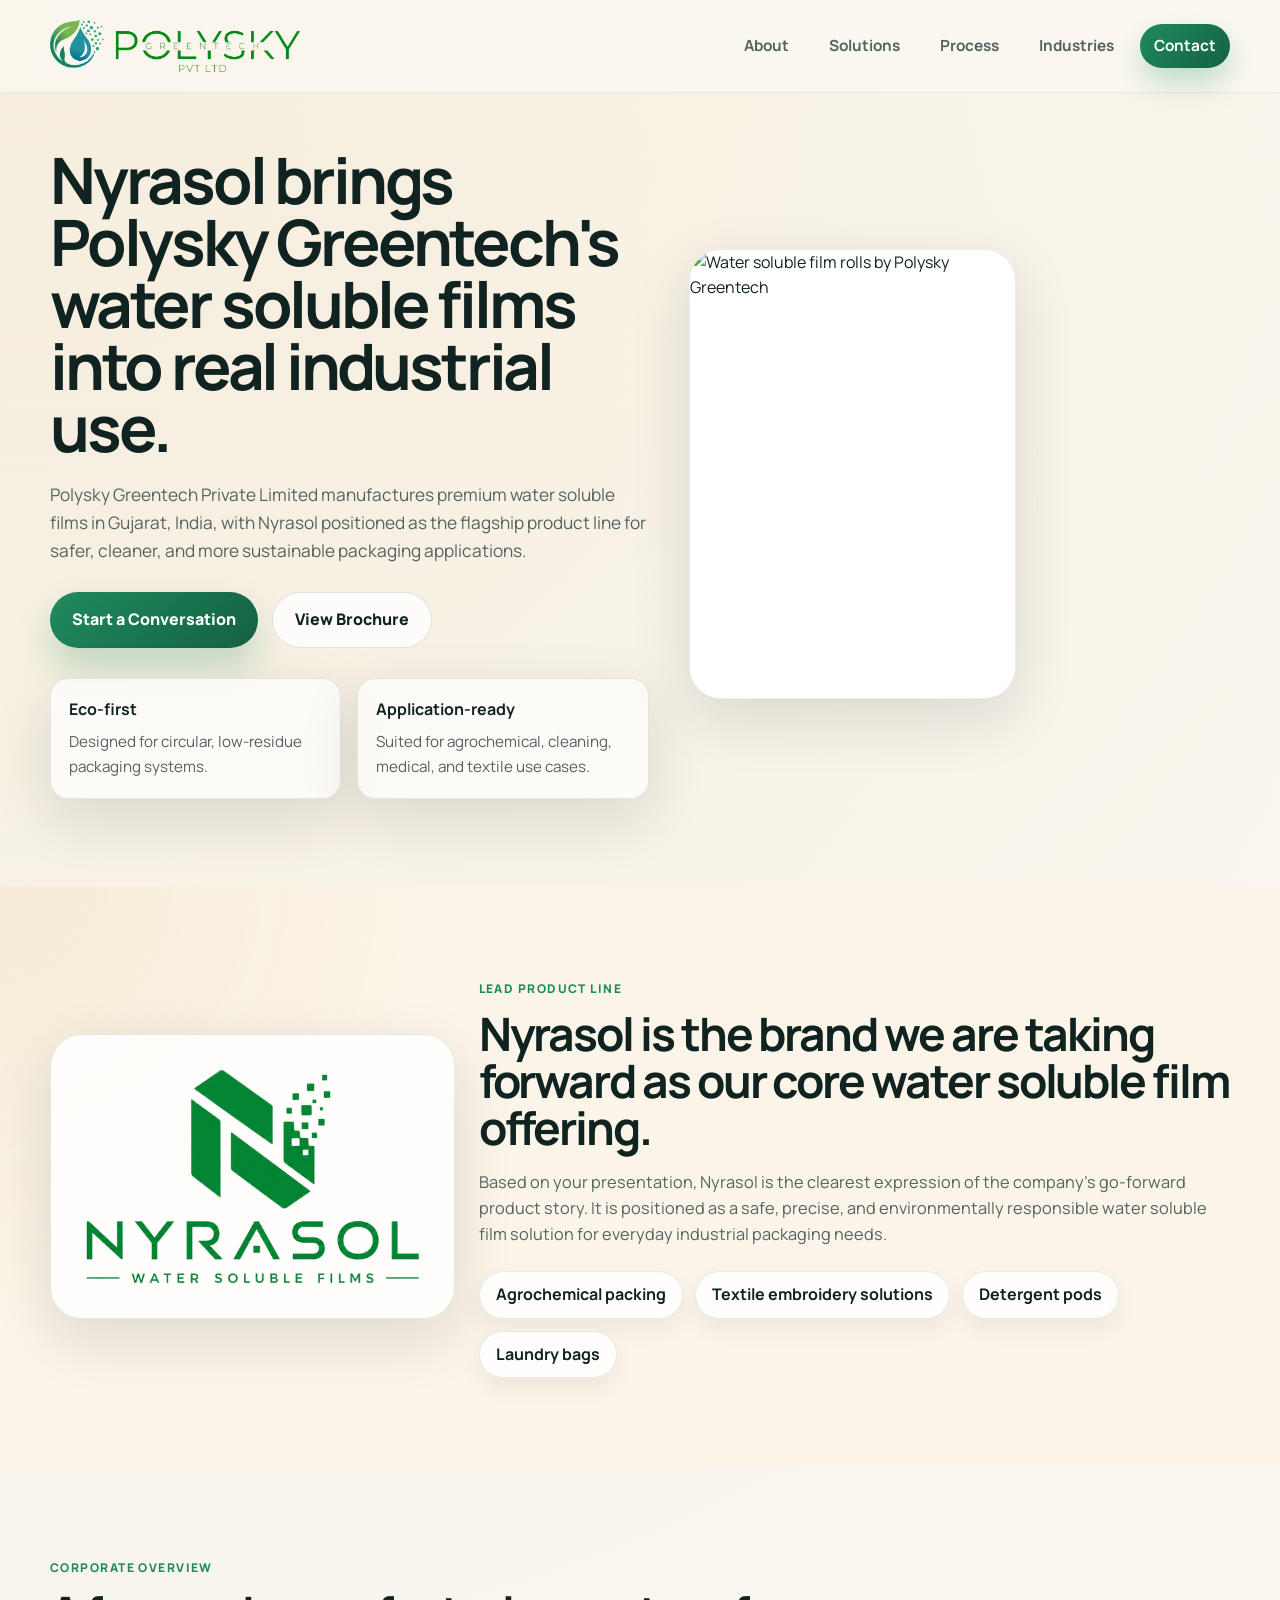
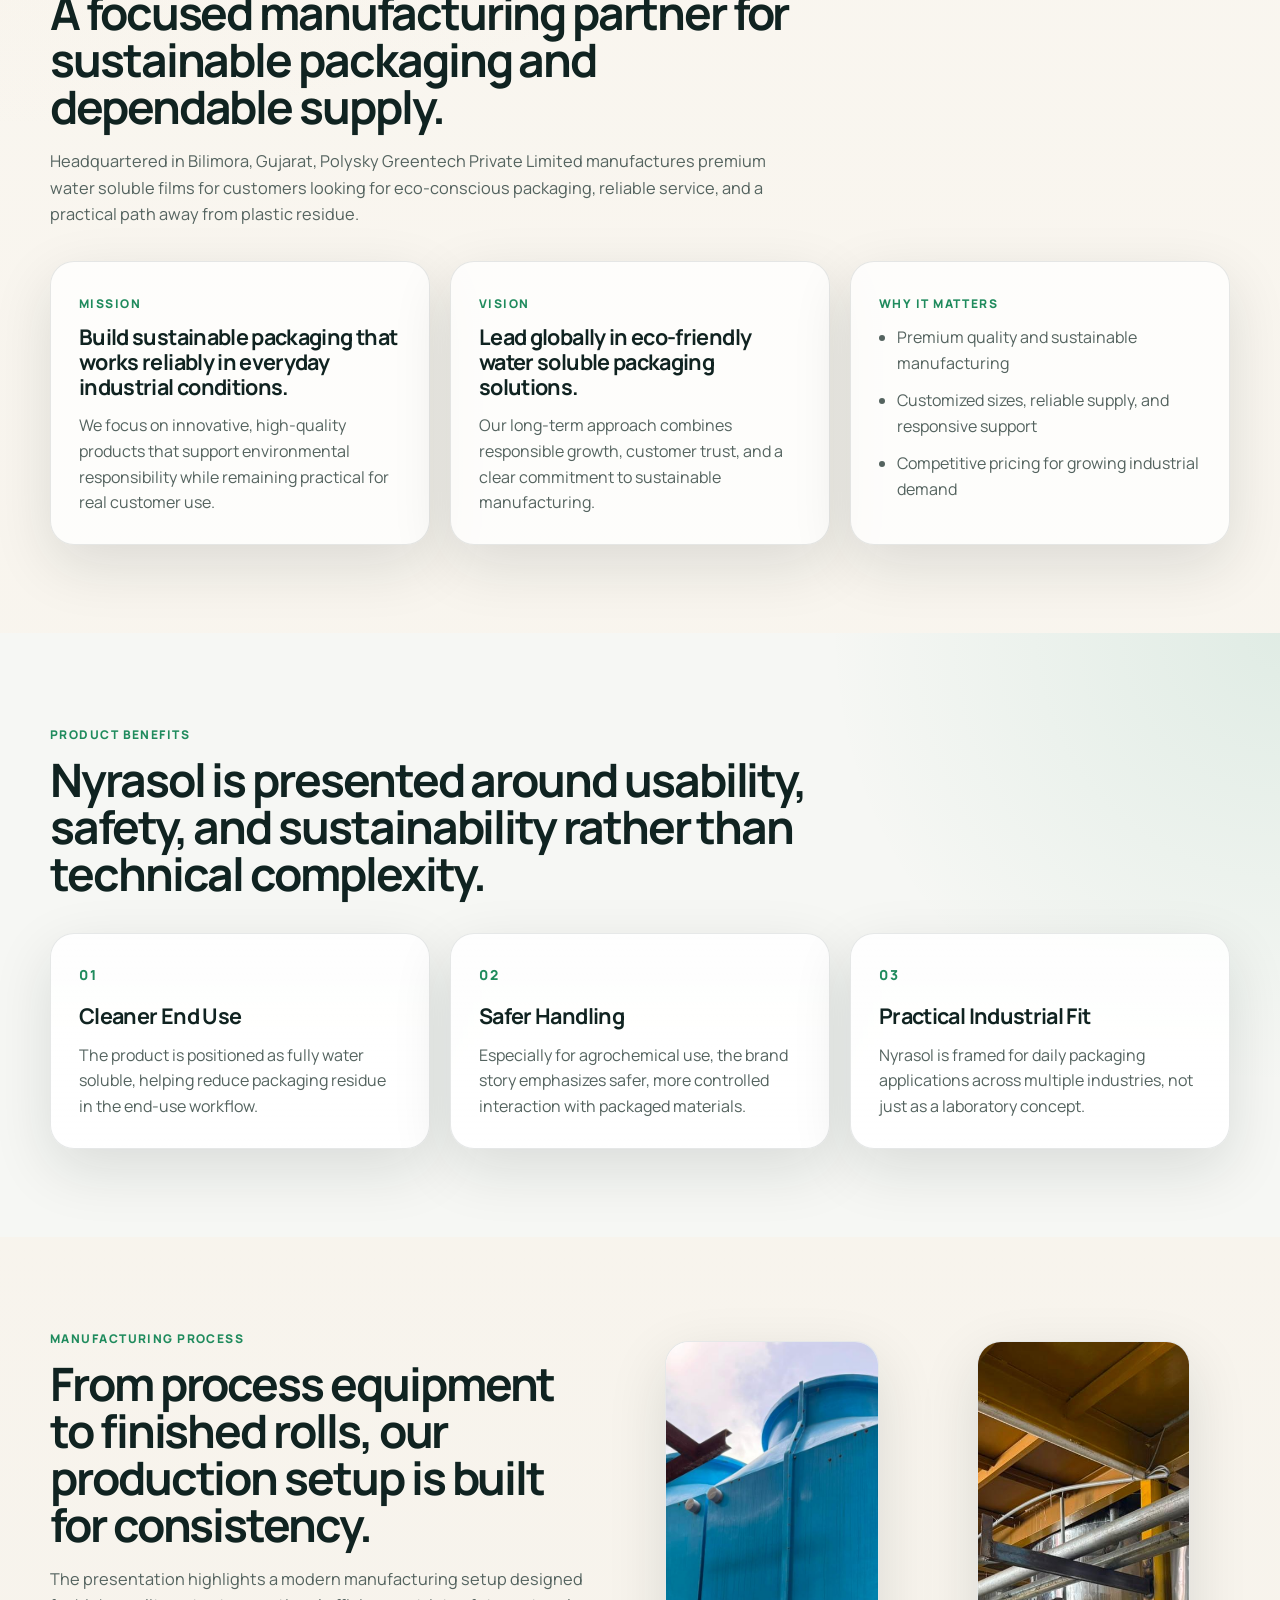
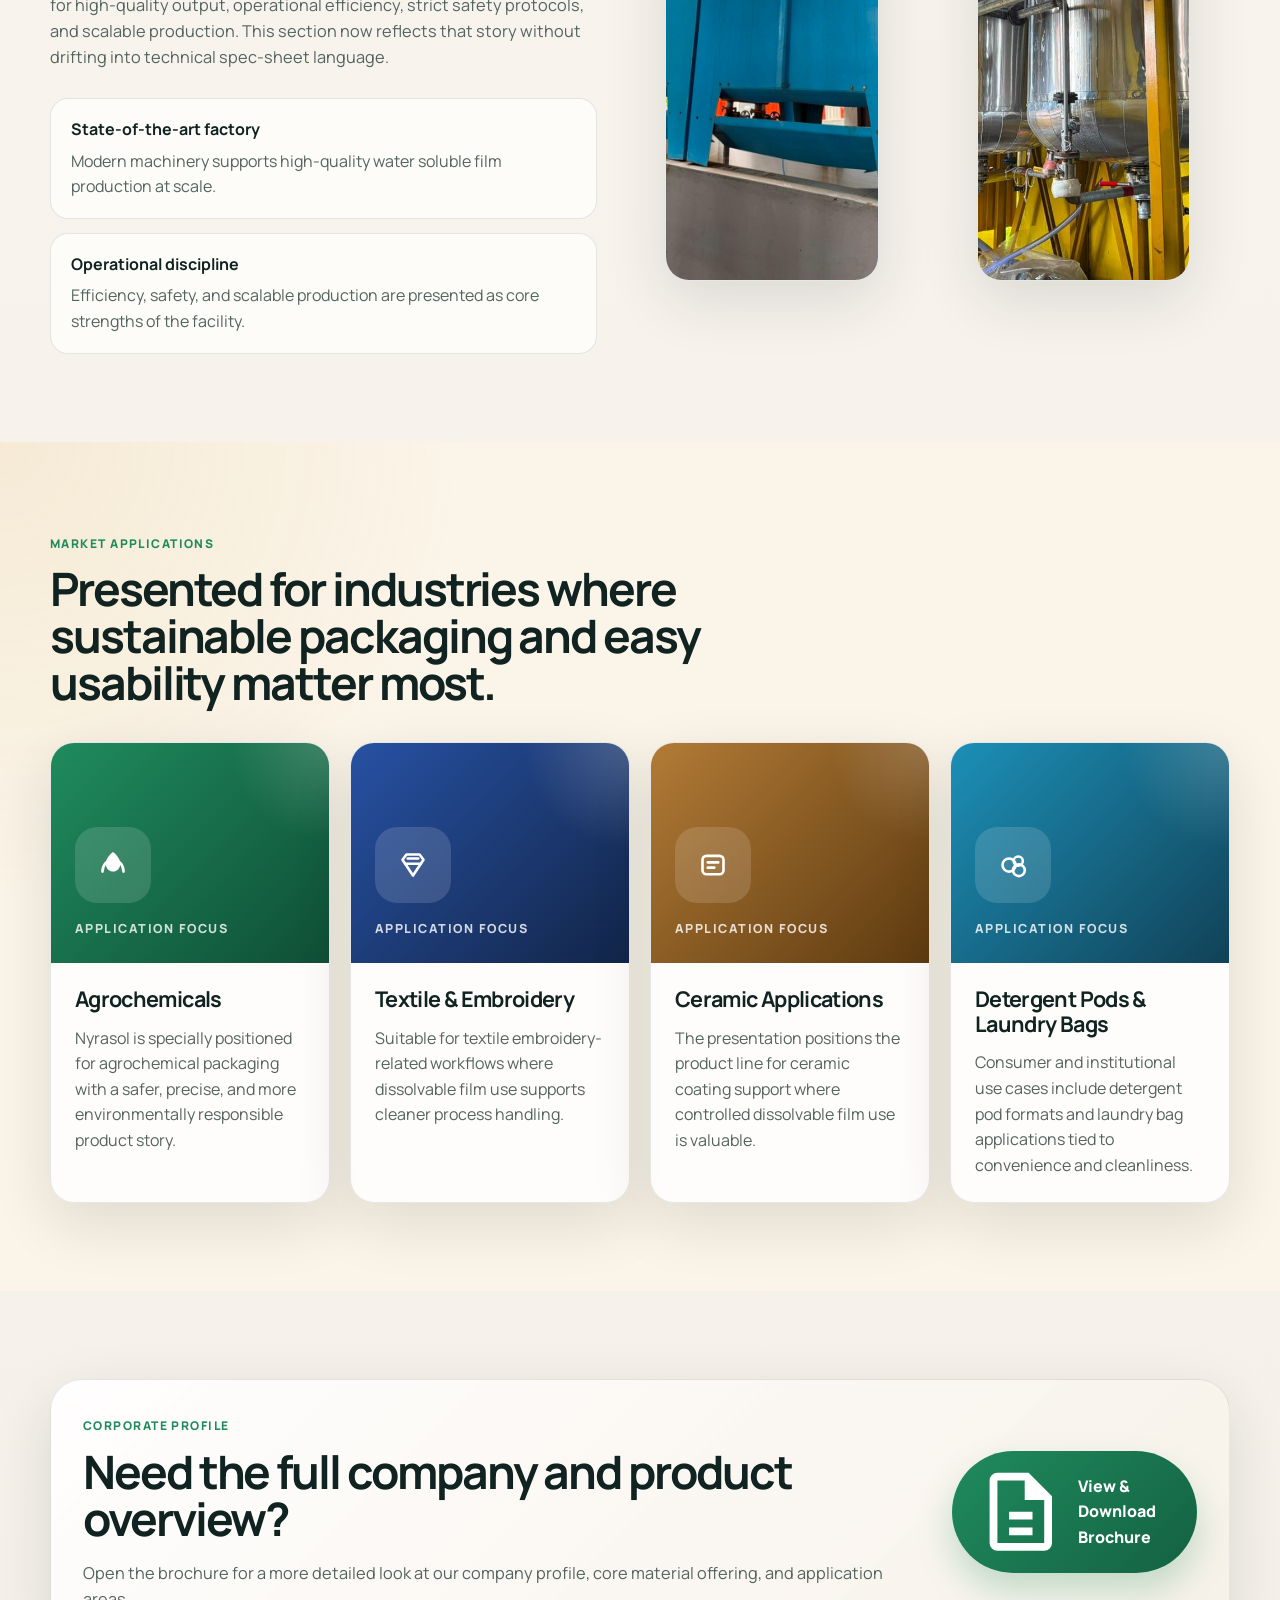
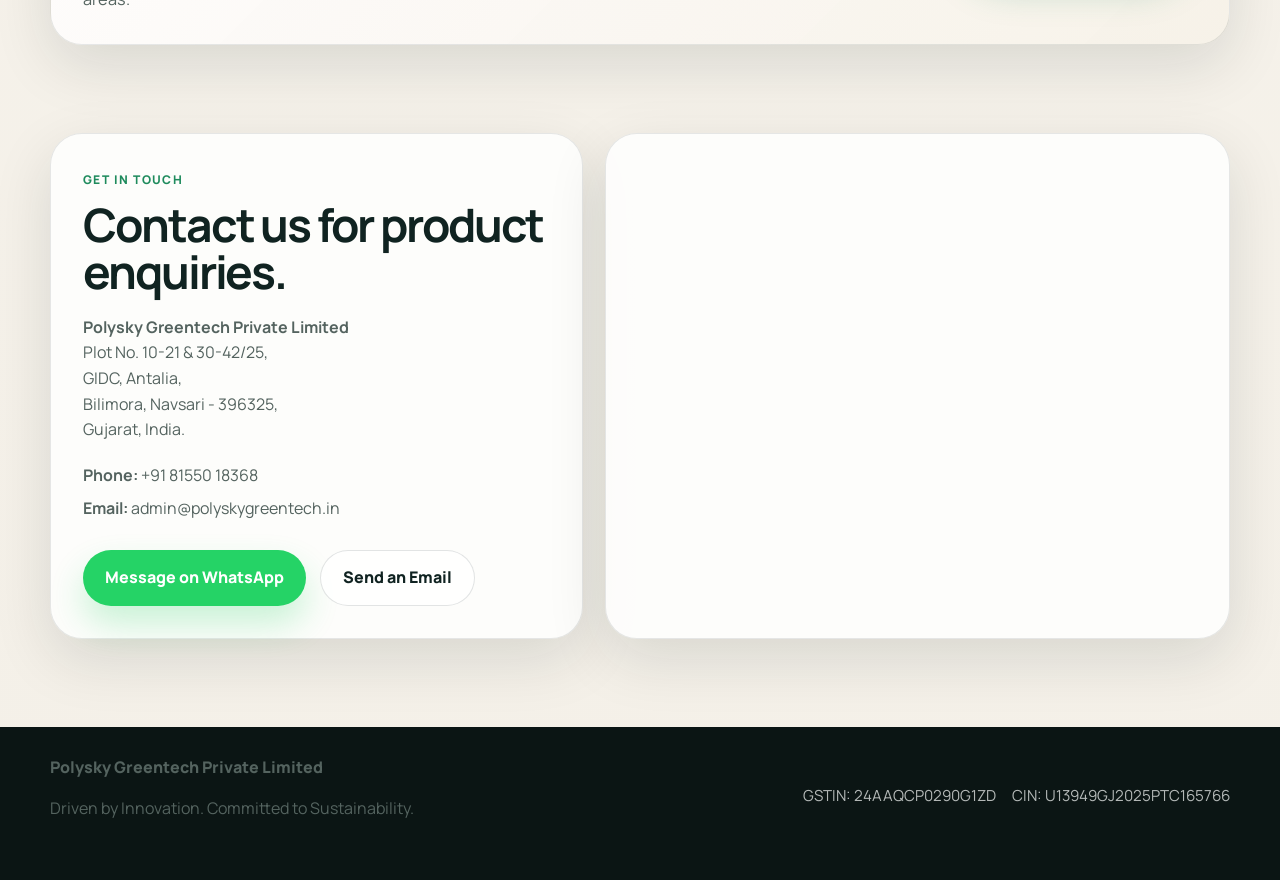
==== commit 769d46a3: "index: detail changes (ravip-3)" ====
--- a/index.html
+++ b/index.html
@@ -30,7 +30,7 @@
         <section id="hero" class="hero-section">
             <div class="container hero-grid">
                 <div class="hero-copy">
-                    <h1 class="hero-title">Nyrasol brings Polysky's water soluble films into real industrial use.</h1>
+                    <h1 class="hero-title">Nyrasol brings Polysky Greentech's water soluble films into real industrial use.</h1>
                     <p class="hero-subtitle">
                         Polysky Greentech Private Limited manufactures premium water soluble films in Gujarat, India, with Nyrasol positioned as the flagship product line for safer, cleaner, and more sustainable packaging applications.
                     </p>
@@ -53,12 +53,6 @@
                 <div class="hero-visual">
                     <div class="hero-photo-card hero-photo-main">
                         <img src="assets/pgpl/product-hero.jpeg" alt="Water soluble film rolls by Polysky Greentech">
-                    </div>
-                    <div class="hero-photo-stack">
-                        <div class="hero-photo-card">
-                            <img src="assets/pgpl/process-line-detail.jpeg" alt="Film manufacturing line detail">
-                        </div>
-
                     </div>
                 </div>
             </div>
@@ -78,7 +72,6 @@
                     <div class="nyrasol-apps">
                         <span>Agrochemical packing</span>
                         <span>Textile embroidery solutions</span>
-                        <span>Ceramic coating support</span>
                         <span>Detergent pods</span>
                         <span>Laundry bags</span>
                     </div>
@@ -168,12 +161,9 @@
 
                 <div class="process-gallery">
                     <figure class="gallery-card tall">
-                        <img src="assets/pgpl/process-machine.jpeg" alt="Water soluble film production line">
-                    </figure>
-                    <figure class="gallery-card">
                         <img src="assets/pgpl/process-cooling.jpeg" alt="Cooling infrastructure at the manufacturing facility">
                     </figure>
-                    <figure class="gallery-card">
+                    <figure class="gallery-card tall">
                         <img src="assets/pgpl/process-tanks.jpeg" alt="Manufacturing tanks and process infrastructure">
                     </figure>
                 </div>
@@ -273,7 +263,7 @@
             <div class="container contact-shell">
                 <div class="contact-card">
                     <span class="section-tag">Get In Touch</span>
-                    <h2 class="section-title">Contact us for product enquiries and partnership discussions.</h2>
+                    <h2 class="section-title">Contact us for product enquiries.</h2>
                     <p class="contact-copy">
                         <strong>Polysky Greentech Private Limited</strong><br>
                         Plot No. 10-21 &amp; 30-42/25,<br>
